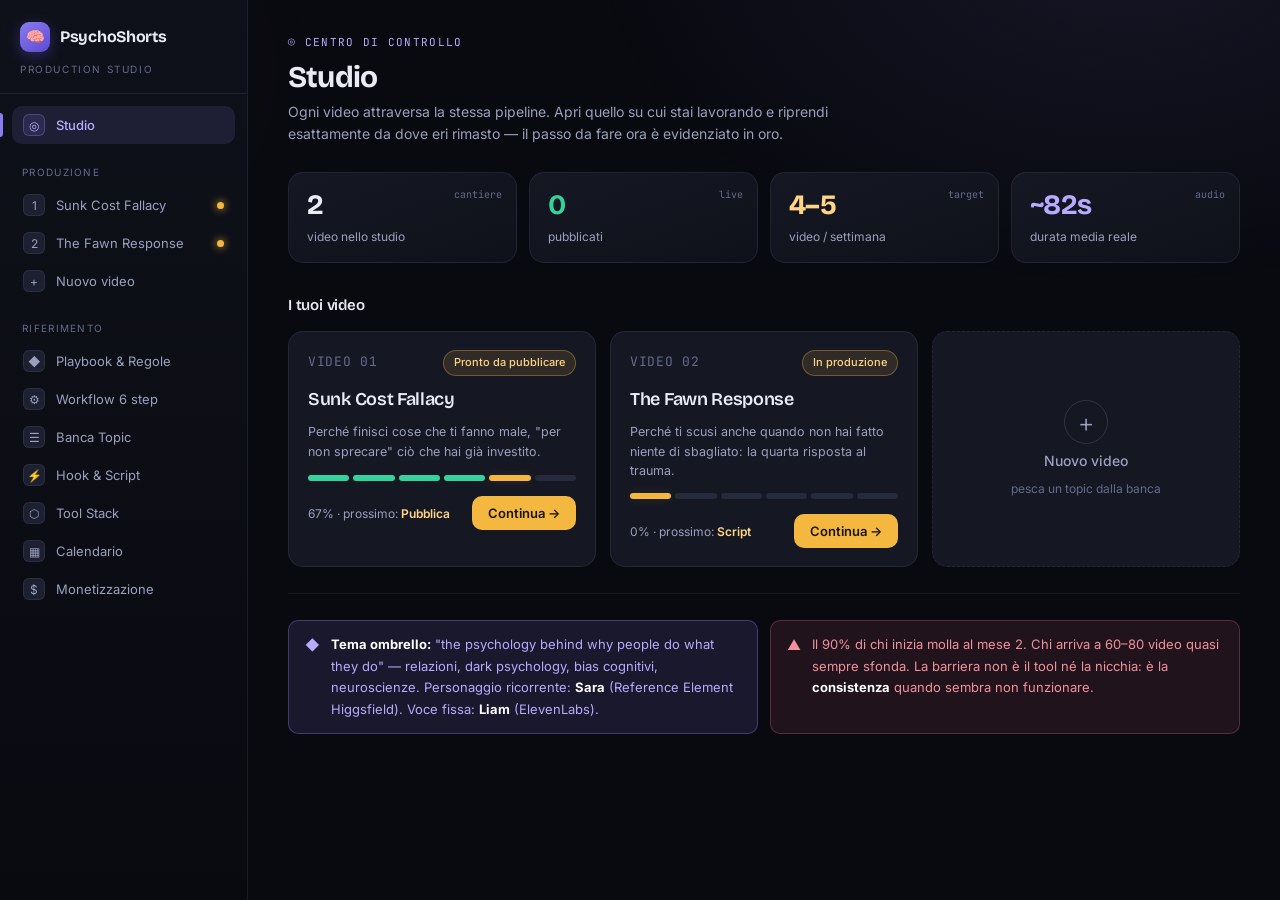
==== psychoshorts-dashboard.html @ c870876d "Initial commit: PsychoShorts Studio dashboard Single-file vanilla dashboard for a faceless psycholog" ====
<!DOCTYPE html>
<html lang="it">
<head>
<meta charset="UTF-8">
<meta name="viewport" content="width=device-width, initial-scale=1.0">
<title>PsychoShorts — Studio</title>
<link rel="preconnect" href="https://fonts.googleapis.com">
<link rel="preconnect" href="https://fonts.gstatic.com" crossorigin>
<link href="https://fonts.googleapis.com/css2?family=Bricolage+Grotesque:opsz,wght@12..96,500;12..96,600;12..96,700;12..96,800&family=Inter:wght@300;400;500;600;700&family=JetBrains+Mono:wght@400;500&display=swap" rel="stylesheet">
<style>
/* ─────────────────────────────────────────────────────────────
   PsychoShorts — Studio
   Single-file, vanilla, no build. Opens by double-click.
   Design language: cold cinematic ink (the world of the videos:
   desaturated blue/violet rooms) + ONE warm signal colour (gold)
   for "the next action / the key term" — the warm light from
   outside the door, the scientific word the viewer screenshots.
   Signature element: the production pipeline rendered as a
   video-editing timeline.
   ───────────────────────────────────────────────────────────── */
*{box-sizing:border-box;margin:0;padding:0}
:root{
  /* cold ink surfaces */
  --ink-0:#090a10; --ink-1:#0f111a; --ink-2:#151823; --ink-3:#1c2030; --ink-4:#252b3c;
  --line:rgba(165,175,215,.10); --line-2:rgba(165,175,215,.18);
  /* foreground */
  --fg:#e9ebf5; --fg-2:#9aa0bd; --fg-3:#646a8c;
  /* cold accent — iris/periwinkle */
  --iris:#8b7bf0; --iris-2:#b6abff; --iris-bg:rgba(139,123,240,.13); --iris-line:rgba(139,123,240,.34);
  /* THE warm signal — gold (current step / key action / scientific term) */
  --gold:#f4b740; --gold-2:#ffd585; --gold-bg:rgba(244,183,64,.12); --gold-line:rgba(244,183,64,.34);
  /* motion accent — sky/cyan (animation prompts, vs iris for image prompts) */
  --sky:#43b6e8; --sky-2:#8fd4f5; --sky-bg:rgba(67,182,232,.13); --sky-line:rgba(67,182,232,.34);
  /* states */
  --done:#34d39e; --done-bg:rgba(52,211,158,.12); --done-line:rgba(52,211,158,.3);
  --warn:#f06a7c; --warn-bg:rgba(240,106,124,.1); --warn-line:rgba(240,106,124,.28);
  /* shape */
  --r:15px; --r-sm:10px; --r-xs:7px; --sw:248px;
  --fdisp:'Bricolage Grotesque',sans-serif; --fbody:'Inter',sans-serif; --fmono:'JetBrains Mono',monospace;
}
html{scroll-behavior:smooth}
body{font-family:var(--fbody);background:var(--ink-0);color:var(--fg);min-height:100vh;font-size:14px;line-height:1.6;-webkit-font-smoothing:antialiased}
body::before{content:'';position:fixed;inset:0;z-index:-1;pointer-events:none;
  background:
    radial-gradient(900px 600px at 88% -8%, rgba(139,123,240,.10), transparent 60%),
    radial-gradient(700px 500px at -5% 8%, rgba(244,183,64,.05), transparent 55%);}
a{color:inherit}
::selection{background:var(--gold-bg);color:var(--gold-2)}
:focus-visible{outline:2px solid var(--gold);outline-offset:2px;border-radius:4px}

/* ───── layout shell ───── */
.shell{display:flex;min-height:100vh}
.main{flex:1;margin-left:var(--sw);padding:34px 40px 80px;max-width:calc(100% - var(--sw));min-width:0}
.wrap{max-width:1080px;margin:0 auto}

/* ───── sidebar ───── */
.sidebar{position:fixed;top:0;left:0;width:var(--sw);height:100vh;background:linear-gradient(180deg,var(--ink-1),var(--ink-0));border-right:1px solid var(--line);display:flex;flex-direction:column;z-index:90;overflow-y:auto}
.brand{padding:22px 20px 16px;border-bottom:1px solid var(--line)}
.brand__logo{display:flex;align-items:center;gap:10px}
.brand__glyph{width:30px;height:30px;border-radius:9px;background:linear-gradient(145deg,var(--iris),#5d4ad0);display:grid;place-items:center;font-size:15px;box-shadow:0 4px 14px rgba(93,74,208,.4)}
.brand__name{font-family:var(--fdisp);font-weight:700;font-size:16px;letter-spacing:-.3px}
.brand__sub{font-size:10px;color:var(--fg-3);text-transform:uppercase;letter-spacing:.16em;margin-top:9px}
.nav{padding:12px 12px 24px;flex:1}
.nav__group{margin-bottom:6px}
.nav__label{font-size:10px;text-transform:uppercase;letter-spacing:.13em;color:var(--fg-3);padding:14px 10px 6px}
.nav__item{display:flex;align-items:center;gap:11px;width:100%;text-align:left;border:none;background:none;color:var(--fg-2);font-family:var(--fbody);font-size:13px;padding:8px 11px;border-radius:var(--r-sm);cursor:pointer;transition:background .14s,color .14s;position:relative}
.nav__item:hover{background:var(--ink-2);color:var(--fg)}
.nav__item.active{background:var(--iris-bg);color:var(--iris-2);font-weight:500}
.nav__item.active::before{content:'';position:absolute;left:-12px;top:7px;bottom:7px;width:3px;border-radius:0 3px 3px 0;background:var(--iris)}
.nav__ic{width:22px;height:22px;border-radius:6px;background:var(--ink-3);display:grid;place-items:center;font-size:12px;flex-shrink:0;color:var(--fg-2);border:1px solid var(--line)}
.nav__item.active .nav__ic{background:var(--iris-bg);border-color:var(--iris-line);color:var(--iris-2)}
.nav__dot{margin-left:auto;width:7px;height:7px;border-radius:50%;background:var(--gold);box-shadow:0 0 8px var(--gold);display:none}
.nav__item.has-now .nav__dot{display:block}

/* mobile topbar */
.topbar{display:none;position:sticky;top:0;z-index:80;align-items:center;gap:12px;padding:12px 16px;background:rgba(15,17,26,.9);backdrop-filter:blur(10px);border-bottom:1px solid var(--line)}
.iconbtn{width:38px;height:38px;border-radius:10px;border:1px solid var(--line-2);background:var(--ink-2);color:var(--fg);font-size:17px;cursor:pointer}
.scrim{display:none;position:fixed;inset:0;background:rgba(0,0,0,.5);z-index:85}

/* ───── pages ───── */
.page{display:none}
.page.active{display:block;animation:fade .26s ease}
@keyframes fade{from{opacity:0;transform:translateY(8px)}to{opacity:1;transform:none}}
.phead{margin-bottom:26px}
.phead__eyebrow{font-family:var(--fmono);font-size:11px;letter-spacing:.12em;text-transform:uppercase;color:var(--iris-2);margin-bottom:9px;display:flex;align-items:center;gap:8px}
.phead__title{font-family:var(--fdisp);font-size:30px;font-weight:700;letter-spacing:-.8px;line-height:1.08}
.phead__sub{color:var(--fg-2);font-size:14px;margin-top:8px;max-width:60ch}
.phead__row{display:flex;justify-content:space-between;align-items:flex-start;gap:18px;flex-wrap:wrap}

/* ───── generic atoms ───── */
.sec-title{font-family:var(--fdisp);font-size:15px;font-weight:600;letter-spacing:-.2px;margin:30px 0 14px;display:flex;align-items:center;gap:9px}
.sec-title:first-child{margin-top:0}
.sec-title .num{font-family:var(--fmono);font-size:12px;color:var(--iris-2);background:var(--iris-bg);border:1px solid var(--iris-line);border-radius:6px;padding:1px 7px}
.card{background:var(--ink-2);border:1px solid var(--line);border-radius:var(--r);padding:20px 22px}
.card+.card{margin-top:12px}
.muted{color:var(--fg-2)} .faint{color:var(--fg-3)} .fw5{font-weight:500} .fw6{font-weight:600}
.lead{color:var(--fg-2);font-size:14px;line-height:1.7}
.grid{display:grid;gap:12px}
.g2{grid-template-columns:repeat(auto-fit,minmax(260px,1fr))}
.g3{grid-template-columns:repeat(auto-fit,minmax(200px,1fr))}
.g4{grid-template-columns:repeat(auto-fit,minmax(155px,1fr))}
.divider{height:1px;background:var(--line);margin:26px 0}
code{font-family:var(--fmono);font-size:.86em;background:var(--iris-bg);color:var(--iris-2);padding:1.5px 6px;border-radius:5px;border:1px solid var(--iris-line)}
.term{color:var(--gold-2);font-weight:600}

/* pills / badges */
.pill{display:inline-flex;align-items:center;gap:5px;font-size:11px;font-weight:500;padding:3px 10px;border-radius:20px;border:1px solid var(--line-2);background:var(--ink-3);color:var(--fg-2);white-space:nowrap}
.pill--iris{background:var(--iris-bg);color:var(--iris-2);border-color:var(--iris-line)}
.pill--gold{background:var(--gold-bg);color:var(--gold-2);border-color:var(--gold-line)}
.pill--done{background:var(--done-bg);color:var(--done);border-color:var(--done-line)}
.pill--warn{background:var(--warn-bg);color:var(--warn);border-color:var(--warn-line)}
.pill--prod{background:var(--gold-bg);color:var(--gold-2);border-color:var(--gold-line)}

/* callouts */
.note{border-radius:var(--r-sm);padding:13px 16px;font-size:13px;line-height:1.65;border:1px solid;display:flex;gap:11px}
.note .ic{flex-shrink:0;font-size:14px;line-height:1.5}
.note--iris{background:var(--iris-bg);border-color:var(--iris-line);color:var(--iris-2)}
.note--gold{background:var(--gold-bg);border-color:var(--gold-line);color:var(--gold-2)}
.note--warn{background:var(--warn-bg);border-color:var(--warn-line);color:#f3909d}
.note--done{background:var(--done-bg);border-color:var(--done-line);color:var(--done)}
.note b,.note strong{color:#fff}

/* buttons */
.btn{display:inline-flex;align-items:center;gap:7px;font-family:var(--fbody);font-size:13px;font-weight:500;padding:8px 15px;border-radius:var(--r-sm);border:1px solid var(--line-2);background:var(--ink-3);color:var(--fg);cursor:pointer;transition:.14s;white-space:nowrap}
.btn:hover{background:var(--ink-4);border-color:var(--line-2)}
.btn--gold{background:var(--gold);color:#1a1405;border-color:transparent;font-weight:600}
.btn--gold:hover{background:var(--gold-2)}
.btn--ghost{background:none}

/* metrics */
.metric{background:linear-gradient(160deg,var(--ink-2),var(--ink-1));border:1px solid var(--line);border-radius:var(--r);padding:18px 18px 16px;position:relative;overflow:hidden}
.metric__num{font-family:var(--fdisp);font-size:28px;font-weight:700;letter-spacing:-.6px;line-height:1}
.metric__lbl{font-size:12px;color:var(--fg-2);margin-top:8px}
.metric__tag{position:absolute;top:14px;right:14px;font-family:var(--fmono);font-size:10px;color:var(--fg-3)}

/* ───── STUDIO video cards ───── */
.vgrid{display:grid;grid-template-columns:repeat(auto-fill,minmax(300px,1fr));gap:14px}
.vcard{background:var(--ink-2);border:1px solid var(--line);border-radius:var(--r);padding:18px 19px;display:flex;flex-direction:column;gap:13px;transition:border-color .15s,transform .15s}
.vcard:hover{border-color:var(--line-2);transform:translateY(-2px)}
.vcard__top{display:flex;align-items:center;justify-content:space-between}
.vcard__no{font-family:var(--fmono);font-size:13px;color:var(--fg-3);letter-spacing:.05em}
.vcard__title{font-family:var(--fdisp);font-size:18px;font-weight:600;letter-spacing:-.3px;line-height:1.15}
.vcard__concept{font-size:12.5px;color:var(--fg-2);line-height:1.55;min-height:40px}
.vcard__foot{display:flex;align-items:center;justify-content:space-between;gap:10px;margin-top:2px}
.vcard__pct{font-size:12px;color:var(--fg-2)} .vcard__pct b{color:var(--gold-2);font-weight:600}
.vcard--new{border-style:dashed;align-items:center;justify-content:center;text-align:center;cursor:pointer;color:var(--fg-2);gap:6px;min-height:200px}
.vcard--new:hover{color:var(--iris-2);border-color:var(--iris-line)}
.vcard--new .plus{font-size:26px;font-weight:300;width:44px;height:44px;border-radius:50%;border:1px solid var(--line-2);display:grid;place-items:center}
/* mini timeline reel (signature, compact) */
.reel{display:flex;gap:4px}
.reel .seg{flex:1;height:6px;border-radius:3px;background:var(--ink-4);transition:.2s}
.reel .seg.done{background:var(--done)}
.reel .seg.cur{background:var(--gold);box-shadow:0 0 10px var(--gold-bg)}

/* ───── pipeline stepper (signature element) ───── */
.stepper-wrap{position:sticky;top:0;z-index:40;margin:-34px -40px 24px;padding:18px 40px;background:linear-gradient(180deg,rgba(9,10,16,.96),rgba(9,10,16,.82));backdrop-filter:blur(8px);border-bottom:1px solid var(--line)}
.stepper{display:flex;position:relative;max-width:1080px;margin:0 auto}
.stepper::before{content:'';position:absolute;left:28px;right:28px;top:18px;height:2px;background:var(--line-2);z-index:0}
.stnode{flex:1;display:flex;flex-direction:column;align-items:center;gap:7px;background:none;border:none;cursor:pointer;position:relative;z-index:1;padding:0}
.stnode__dot{width:38px;height:38px;border-radius:50%;display:grid;place-items:center;background:var(--ink-2);border:1.5px solid var(--line-2);color:var(--fg-3);font-family:var(--fmono);font-size:13px;transition:.18s}
.stnode__lbl{font-size:11px;color:var(--fg-3);font-weight:500;transition:.18s}
.stnode:hover .stnode__lbl{color:var(--fg-2)}
.stnode.done .stnode__dot{background:var(--done-bg);border-color:var(--done);color:var(--done)}
.stnode.done .stnode__lbl{color:var(--done)}
.stnode.current .stnode__dot{background:var(--gold-bg);border-color:var(--gold);color:var(--gold-2);box-shadow:0 0 0 5px var(--gold-bg)}
.stnode.current .stnode__lbl{color:var(--gold-2);font-weight:600}

/* ───── stage sections ───── */
.stage{background:var(--ink-2);border:1px solid var(--line);border-radius:var(--r);margin-bottom:13px;overflow:hidden;transition:border-color .15s}
.stage.done{border-color:var(--done-line)}
.stage__head{display:flex;align-items:center;gap:14px;padding:16px 20px;cursor:pointer;user-select:none}
.stage__head:hover{background:var(--ink-3)}
.stage.done .stage__head{background:var(--done-bg)}
.stage__no{width:30px;height:30px;border-radius:9px;flex-shrink:0;display:grid;place-items:center;font-family:var(--fmono);font-size:13px;background:var(--ink-3);border:1px solid var(--line-2);color:var(--fg-2)}
.stage.done .stage__no{background:var(--done-bg);border-color:var(--done-line);color:var(--done)}
.stage__meta{flex:1;min-width:0}
.stage__title{font-size:14.5px;font-weight:600}
.stage__hint{font-size:12px;color:var(--fg-3);margin-top:1px}
.stage__state{font-size:11px;font-weight:500;padding:3px 10px;border-radius:20px;border:1px solid var(--line-2);background:var(--ink-3);color:var(--fg-2);white-space:nowrap}
.stage__state.is-now{background:var(--gold-bg);color:var(--gold-2);border-color:var(--gold-line)}
.stage__state.is-done{background:var(--done-bg);color:var(--done);border-color:var(--done-line)}
.stage__chev{color:var(--fg-3);transition:transform .2s;font-size:13px}
.stage.open .stage__chev{transform:rotate(180deg)}
.stage__body{display:none;border-top:1px solid var(--line);padding:20px}
.stage.open .stage__body{display:block}
.stage__done-row{display:flex;justify-content:flex-end;margin-top:16px}
.stage-done-btn{font-family:var(--fbody);font-size:13px;font-weight:500;padding:8px 16px;border-radius:var(--r-sm);cursor:pointer;border:1px solid var(--done-line);background:var(--done-bg);color:var(--done);transition:.14s}
.stage-done-btn:hover{background:rgba(52,211,158,.2)}

/* ───── copy / prompt ───── */
.copy-wrap{position:relative;margin-top:10px}
.prompt{font-family:var(--fmono);font-size:12px;line-height:1.75;color:#c9cde6;background:var(--ink-0);border:1px solid var(--line);border-radius:var(--r-sm);padding:14px 46px 14px 15px;white-space:pre-wrap;word-break:break-word;overflow-wrap:anywhere}
.prompt.lang{color:var(--fg);font-family:var(--fbody);font-size:13.5px;line-height:1.9}
.copy-btn{position:absolute;top:9px;right:9px;width:30px;height:30px;border-radius:8px;border:1px solid var(--line-2);background:var(--ink-3);color:var(--fg-2);cursor:pointer;font-size:14px;display:grid;place-items:center;transition:.14s}
.copy-btn:hover{background:var(--ink-4);color:var(--fg)}
.copy-btn.ok{background:var(--done-bg);border-color:var(--done-line);color:var(--done)}
/* prompt type identity: image (iris) vs animation (sky) vs full clip (teal) */
.prompt{position:relative}
.prompt--img,.prompt--anim,.prompt--clip{padding-top:30px;border-left-width:3px;border-left-style:solid}
.prompt--img::before,.prompt--anim::before,.prompt--clip::before{position:absolute;top:0;left:0;font-family:var(--fmono);font-size:9.5px;font-weight:600;letter-spacing:.08em;padding:4px 11px;border-radius:0 0 9px 0}
.prompt--img{background:linear-gradient(rgba(240,147,74,.1),rgba(240,147,74,.1)),var(--ink-0);border-color:rgba(240,147,74,.36);border-left-color:#f0934a;color:#f3d8c4}
.prompt--img::before{content:"\25A6  IMMAGINE";background:rgba(240,147,74,.2);color:#ffb877}
.prompt--anim{background:linear-gradient(var(--sky-bg),var(--sky-bg)),var(--ink-0);border-color:var(--sky-line);border-left-color:var(--sky);color:#c4e7f7}
.prompt--anim::before{content:"\27A4  ANIMAZIONE";background:rgba(67,182,232,.2);color:var(--sky-2)}
.prompt--clip{background:linear-gradient(var(--done-bg),var(--done-bg)),var(--ink-0);border-color:var(--done-line);border-left-color:var(--done);color:#bdead9}
.prompt--clip::before{content:"\1F3AC  CLIP VIDEO";background:rgba(52,211,158,.18);color:var(--done)}
.field-label{font-size:10px;text-transform:uppercase;letter-spacing:.09em;color:var(--fg-3);margin:14px 0 6px;display:flex;align-items:center;gap:8px;flex-wrap:wrap}
.field-label:first-child{margin-top:0}
.spec{display:inline-flex;align-items:center;gap:5px;font-family:var(--fmono);font-size:11px;color:var(--fg-2);background:var(--ink-3);border:1px solid var(--line);border-radius:6px;padding:2px 8px}
.tip{background:var(--ink-3);border-left:2px solid var(--iris);border-radius:0 var(--r-xs) var(--r-xs) 0;padding:10px 13px;font-size:12px;color:var(--fg-2);line-height:1.6;margin-top:10px}
.tip.gold{border-left-color:var(--gold)}

/* tool badge in scene */
.toolbadge{display:inline-flex;align-items:center;gap:5px;font-family:var(--fmono);font-size:10.5px;font-weight:500;padding:2px 8px;border-radius:6px}
.tb-h{background:var(--iris-bg);color:var(--iris-2);border:1px solid var(--iris-line)}
.tb-f{background:var(--done-bg);color:var(--done);border:1px solid var(--done-line)}

/* scene cards */
.scene{background:var(--ink-1);border:1px solid var(--line-2);border-radius:var(--r);margin-bottom:18px;overflow:hidden;box-shadow:0 2px 12px rgba(0,0,0,.28)}
.scene--alt{background:var(--ink-2)}
.scene.open{border-color:var(--iris-line);box-shadow:inset 3px 0 0 var(--iris),0 8px 26px rgba(0,0,0,.4)}
.scene.done{border-color:var(--done-line)}
.scene.done.open{box-shadow:inset 3px 0 0 var(--done),0 8px 26px rgba(0,0,0,.4)}
.scene__head{display:flex;align-items:center;gap:13px;padding:14px 16px;cursor:pointer;user-select:none;background:linear-gradient(180deg,rgba(255,255,255,.03),transparent)}
.scene__head:hover{background:var(--ink-3)}
.scene.done .scene__head{background:var(--done-bg)}
.scene__time{font-family:var(--fmono);font-size:11px;font-weight:500;color:var(--iris-2);background:var(--iris-bg);border:1px solid var(--iris-line);border-radius:6px;padding:3px 9px;white-space:nowrap;min-width:78px;text-align:center}
.scene.done .scene__time{background:var(--done-bg);color:var(--done);border-color:var(--done-line)}
.scene__meta{flex:1;min-width:0}
.scene__title{font-size:13.5px;font-weight:500}
.scene__sub{font-size:12px;color:var(--fg-3);font-style:italic;margin-top:2px;line-height:1.45}
.scene__chev{color:var(--fg-3);font-size:13px;transition:transform .2s;margin-left:auto}
.scene.open .scene__chev{transform:rotate(180deg)}
.scene__body{display:none;border-top:1px solid var(--line)}
.scene.open .scene__body{display:block}
.scene__block{padding:15px 16px;border-bottom:1px solid var(--line)}
.scene__block:last-child{border-bottom:none}
.scene-done-btn{font-family:var(--fbody);font-size:12.5px;font-weight:500;padding:7px 14px;border-radius:var(--r-sm);cursor:pointer;border:1px solid var(--done-line);background:var(--done-bg);color:var(--done);transition:.14s}
.scene-done-btn:hover{background:rgba(52,211,158,.2)}

/* checklist */
.check{display:flex;align-items:flex-start;gap:12px;padding:11px 0;border-bottom:1px solid var(--line);cursor:pointer}
.check:last-child{border-bottom:none}
.check__box{width:21px;height:21px;border-radius:6px;border:1.5px solid var(--line-2);flex-shrink:0;display:grid;place-items:center;font-size:12px;color:transparent;transition:.14s;margin-top:1px}
.check.done .check__box{background:var(--done);border-color:var(--done);color:#06231a}
.check__txt{font-size:13px;color:var(--fg-2);line-height:1.55}
.check.done .check__txt{color:var(--fg-3);text-decoration:line-through}
.inp{font-family:var(--fmono);font-size:13px;background:var(--ink-0);border:1px solid var(--line-2);border-radius:var(--r-xs);color:var(--fg);padding:7px 11px;width:120px}
.inp:focus{border-color:var(--gold-line);outline:none}
.inp.wide{width:100%;font-family:var(--fbody);min-height:64px;resize:vertical;line-height:1.6}

/* tool / spec rows */
.row{display:flex;align-items:center;gap:14px;padding:12px 0;border-bottom:1px solid var(--line)}
.row:last-child{border-bottom:none}
.row__k{font-weight:500;font-size:13px;min-width:130px;flex-shrink:0}
.row__v{font-size:13px;color:var(--fg-2);flex:1}

/* topics & hooks */
.topic{background:var(--ink-2);border:1px solid var(--line);border-radius:var(--r-sm);padding:14px 16px;margin-bottom:10px;transition:border-color .15s}
.topic:hover{border-color:var(--line-2)}
.topic__title{font-size:13.5px;font-weight:500;line-height:1.4}
.topic__hook{font-size:12px;color:var(--fg-3);font-style:italic;margin-top:5px;line-height:1.5}
.topic__tags{display:flex;gap:6px;flex-wrap:wrap;margin-top:9px}
.hook{background:var(--ink-2);border:1px solid var(--line);border-radius:var(--r);margin-bottom:11px;overflow:hidden}
.hook.open{border-color:var(--iris-line)}
.hook__head{display:flex;align-items:center;gap:11px;padding:15px 18px;cursor:pointer;user-select:none}
.hook__head:hover{background:var(--ink-3)}
.hook__name{font-size:14px;font-weight:500}
.hook__chev{margin-left:auto;color:var(--fg-3);transition:transform .2s}
.hook.open .hook__chev{transform:rotate(180deg)}
.hook__body{display:none;padding:0 18px 18px;border-top:1px solid var(--line)}
.hook.open .hook__body{display:block}
.subh{font-family:var(--fmono);font-size:10.5px;text-transform:uppercase;letter-spacing:.08em;color:var(--fg-3);margin:15px 0 6px}

/* week calendar */
.week{display:grid;grid-template-columns:repeat(7,1fr);gap:8px}
.day{background:var(--ink-2);border:1px solid var(--line);border-radius:var(--r-sm);padding:11px 10px;min-height:120px}
.day.today{border-color:var(--gold-line);background:var(--gold-bg)}
.day__name{font-family:var(--fmono);font-size:10px;text-transform:uppercase;letter-spacing:.06em;color:var(--fg-3);margin-bottom:9px}
.day.today .day__name{color:var(--gold-2)}
.day__task{font-size:11px;color:var(--fg-2);line-height:1.4;margin-bottom:5px;padding:4px 7px;background:var(--ink-3);border-radius:5px}
.day.today .day__task{background:rgba(244,183,64,.12)}
.day__h{font-family:var(--fmono);font-size:10px;color:var(--fg-3);margin-top:8px}

/* rpm bars */
.rpm{margin-bottom:13px}
.rpm__top{display:flex;justify-content:space-between;font-size:12px;margin-bottom:5px}
.rpm__lbl{color:var(--fg-2)} .rpm__val{color:var(--fg);font-weight:500;font-family:var(--fmono)}
.rpm__bar{height:6px;background:var(--ink-4);border-radius:3px;overflow:hidden}
.rpm__fill{height:100%;border-radius:3px}

/* anatomy cards (playbook) */
.anat{border-radius:var(--r);padding:18px;background:var(--ink-2);border:1px solid var(--line);border-top:3px solid var(--c)}
.anat__phase{font-family:var(--fmono);font-size:11px;color:var(--c);margin-bottom:8px;letter-spacing:.04em}
.anat__title{font-size:14px;font-weight:600;margin-bottom:6px}
.anat__body{font-size:12.5px;color:var(--fg-2);line-height:1.6}

/* step rows (workflow) */
.steprow{display:flex;gap:15px;margin-bottom:18px}
.steprow:last-child{margin-bottom:0}
.steprow__n{width:30px;height:30px;border-radius:9px;flex-shrink:0;display:grid;place-items:center;font-family:var(--fmono);font-size:13px;background:var(--iris-bg);border:1px solid var(--iris-line);color:var(--iris-2)}
.steprow__t{font-size:14px;font-weight:600;margin-bottom:3px}
.steprow__b{font-size:13px;color:var(--fg-2);line-height:1.6}

/* toast */
.toast{position:fixed;bottom:24px;left:50%;transform:translate(-50%,16px);background:var(--ink-3);border:1px solid var(--line-2);border-radius:var(--r-sm);padding:11px 18px;font-size:13px;color:var(--fg);opacity:0;transition:.24s;z-index:999;pointer-events:none;box-shadow:0 12px 40px rgba(0,0,0,.5)}
.toast.show{opacity:1;transform:translate(-50%,0)}
.toast .dot{color:var(--done)}

/* responsive */
@media(max-width:900px){
  .main{margin-left:0;max-width:100%;padding:20px 18px 70px}
  .sidebar{transform:translateX(-100%);transition:transform .22s;box-shadow:0 0 50px rgba(0,0,0,.6)}
  body.nav-open .sidebar{transform:none}
  body.nav-open .scrim{display:block}
  .topbar{display:flex}
  .stepper-wrap{margin:-20px -18px 18px;padding:14px 18px;position:static}
  .stnode__lbl{display:none}
  .phead__title{font-size:24px}
}
@media(prefers-reduced-motion:reduce){*{animation-duration:.001ms!important;transition-duration:.001ms!important;scroll-behavior:auto!important}}
</style>
</head>
<body>
<div class="scrim" data-action="menu"></div>
<div class="shell">

<!-- ════════════ SIDEBAR ════════════ -->
<aside class="sidebar" id="sidebar">
  <div class="brand">
    <div class="brand__logo">
      <div class="brand__glyph">🧠</div>
      <div>
        <div class="brand__name">PsychoShorts</div>
      </div>
    </div>
    <div class="brand__sub">Production Studio</div>
  </div>
  <nav class="nav">
    <div class="nav__group">
      <button class="nav__item" data-action="nav" data-page="studio"><span class="nav__ic">◎</span>Studio<span class="nav__dot"></span></button>
    </div>
    <div class="nav__group">
      <div class="nav__label">Produzione</div>
      <button class="nav__item" data-action="nav" data-page="video1"><span class="nav__ic">1</span>Sunk Cost Fallacy<span class="nav__dot"></span></button>
      <button class="nav__item" data-action="nav" data-page="video2"><span class="nav__ic">2</span>The Fawn Response<span class="nav__dot"></span></button>
      <button class="nav__item" data-action="nav" data-page="newvideo"><span class="nav__ic">+</span>Nuovo video</button>
    </div>
    <div class="nav__group">
      <div class="nav__label">Riferimento</div>
      <button class="nav__item" data-action="nav" data-page="playbook"><span class="nav__ic">◆</span>Playbook & Regole</button>
      <button class="nav__item" data-action="nav" data-page="workflow"><span class="nav__ic">⚙</span>Workflow 6 step</button>
      <button class="nav__item" data-action="nav" data-page="topics"><span class="nav__ic">☰</span>Banca Topic</button>
      <button class="nav__item" data-action="nav" data-page="hooks"><span class="nav__ic">⚡</span>Hook & Script</button>
      <button class="nav__item" data-action="nav" data-page="tools"><span class="nav__ic">⬡</span>Tool Stack</button>
      <button class="nav__item" data-action="nav" data-page="calendario"><span class="nav__ic">▦</span>Calendario</button>
      <button class="nav__item" data-action="nav" data-page="money"><span class="nav__ic">$</span>Monetizzazione</button>
    </div>
  </nav>
</aside>

<main class="main">
<div class="topbar">
  <button class="iconbtn" data-action="menu" aria-label="Menu">☰</button>
  <div class="brand__name">PsychoShorts</div>
</div>
<div class="wrap">

<!-- ════════════ STUDIO ════════════ -->
<section id="page-studio" class="page">
  <div class="phead">
    <div class="phead__eyebrow">◎ Centro di controllo</div>
    <div class="phead__title">Studio</div>
    <div class="phead__sub">Ogni video attraversa la stessa pipeline. Apri quello su cui stai lavorando e riprendi esattamente da dove eri rimasto — il passo da fare ora è evidenziato in oro.</div>
  </div>

  <div class="grid g4" style="margin-bottom:28px">
    <div class="metric"><div class="metric__tag">cantiere</div><div class="metric__num" id="kpiTotal">—</div><div class="metric__lbl">video nello studio</div></div>
    <div class="metric"><div class="metric__tag">live</div><div class="metric__num" id="kpiPub" style="color:var(--done)">—</div><div class="metric__lbl">pubblicati</div></div>
    <div class="metric"><div class="metric__tag">target</div><div class="metric__num" style="color:var(--gold-2)">4–5</div><div class="metric__lbl">video / settimana</div></div>
    <div class="metric"><div class="metric__tag">audio</div><div class="metric__num" id="kpiDur" style="color:var(--iris-2)">—</div><div class="metric__lbl">durata media reale</div></div>
  </div>

  <div class="sec-title">I tuoi video</div>
  <div class="vgrid" id="studioGrid"></div>

  <div class="divider"></div>
  <div class="grid g2">
    <div class="note note--iris"><span class="ic">◆</span><div><b>Tema ombrello:</b> "the psychology behind why people do what they do" — relazioni, dark psychology, bias cognitivi, neuroscienze. Personaggio ricorrente: <b>Sara</b> (Reference Element Higgsfield). Voce fissa: <b>Liam</b> (ElevenLabs).</div></div>
    <div class="note note--warn"><span class="ic">▲</span><div>Il 90% di chi inizia molla al mese 2. Chi arriva a 60–80 video quasi sempre sfonda. La barriera non è il tool né la nicchia: è la <b>consistenza</b> quando sembra non funzionare.</div></div>
  </div>
</section>

<!-- ════════════ VIDEO 1 ════════════ -->
<section id="page-video1" class="page">
  <div class="stepper-wrap"><nav class="stepper" data-video="v1"></nav></div>
  <div class="phead">
    <div class="phead__row">
      <div>
        <div class="phead__eyebrow">Video 01 · Riferimento · Bias cognitivo</div>
        <div class="phead__title">Sunk Cost Fallacy</div>
        <div class="phead__sub">Voiceover reale 82s · personaggio Sara · 12 clip su 9 scene. Questo video è il modello completo da cui copiare i prossimi.</div>
      </div>
      <span class="pill pill--iris" data-scene-count="v1">— scene</span>
    </div>
  </div>

  <!-- STAGE 1 SCRIPT -->
  <div class="stage open" data-video="v1" data-stage="script">
    <div class="stage__head" data-action="stage-toggle">
      <div class="stage__no">1</div>
      <div class="stage__meta"><div class="stage__title">Topic & Script</div><div class="stage__hint">Lo script completo con i timestamp reali</div></div>
      <span class="stage__state">—</span><span class="stage__chev">▾</span>
    </div>
    <div class="stage__body">
      <div class="field-label">Script completo <span class="faint">— copia tutto e incollalo dove ti serve</span></div>
      <div class="copy-wrap">
        <div class="prompt lang" data-copy-src>[0–4s] You finished something bad just so it "wasn't a waste."

[4–13s] Maybe it was a movie you hated an hour in. Maybe it was a job that was grinding you into dust. Maybe it was a relationship that stopped working years before it ended.

[13–24s] And the whole time, some part of you knew. But you stayed. You kept going. Because leaving felt like losing everything you'd already put in.

[24–37s] That feeling has a name. Psychologist Daniel Kahneman — who won the Nobel Prize for this — called it the sunk cost fallacy. Your brain treats time and money you've already spent as a reason to keep spending more.

[37–48s] Think of it like a leaking bucket. You don't pour more water in to save the water that already fell out. But that's exactly what your brain tells you to do.

[48–58s] Here's the disturbing part. The more you've invested, the harder it becomes to leave. Not easier. The pain of quitting scales with how long you stayed.

[58–67s] So your brain isn't being loyal. It's not being strong. It's running a glitch — confusing past cost with future value. Two completely different things.

[67–75s] The years don't justify the next year. The money doesn't justify more money. The suffering doesn't justify more suffering.

[75–82s] Drop this in the comments: what's one thing you stayed in way too long — and what was the story you told yourself to justify it?</div>
        <button class="copy-btn" data-action="copy" title="Copia" aria-label="Copia">⧉</button>
      </div>
      <div class="tip gold">⭐ Termine chiave da mostrare in giallo nel video: <span class="term">sunk cost fallacy</span> — il momento in cui la voce lo pronuncia (24–37s) è quello che le persone screenshottano.</div>
      <div class="stage__done-row"><button class="stage-done-btn" data-action="stage-done" data-video="v1" data-stage="script">✓ Fatto</button></div>
    </div>
  </div>

  <!-- STAGE 2 VOICE -->
  <div class="stage" data-video="v1" data-stage="voice">
    <div class="stage__head" data-action="stage-toggle">
      <div class="stage__no">2</div>
      <div class="stage__meta"><div class="stage__title">Voce</div><div class="stage__hint">ElevenLabs · Liam · annota la durata reale</div></div>
      <span class="stage__state">—</span><span class="stage__chev">▾</span>
    </div>
    <div class="stage__body">
      <div class="row"><span class="row__k">File</span><span class="row__v">sunk-cost-v1.mp3 · 1:22 (82s)</span></div>
      <div class="row"><span class="row__k">Voce</span><span class="row__v">Liam — Viral Short-Form Storyteller</span></div>
      <div class="row"><span class="row__k">Modello</span><span class="row__v">Eleven v3 · Normale · Stability ~45% · Similarity 75%</span></div>
      <div class="field-label">Durata reale dell'audio generato</div>
      <input class="inp" data-field="v1.field.voDur" placeholder="es. 82"> <span class="muted" style="font-size:12px">secondi — su questo mappi le scene</span>
      <div class="tip">ElevenLabs legge a ~60 caratteri/secondo: uno script "da 55s" sulla carta diventa ~80s reali. Aggiungi i <code>&lt;break time="0.5s" /&gt;</code> tra i blocchi.</div>
      <div class="stage__done-row"><button class="stage-done-btn" data-action="stage-done" data-video="v1" data-stage="voice">✓ Fatto</button></div>
    </div>
  </div>

  <!-- STAGE 3 SCENES -->
  <div class="stage" data-video="v1" data-stage="scenes">
    <div class="stage__head" data-action="stage-toggle">
      <div class="stage__no">3</div>
      <div class="stage__meta"><div class="stage__title">Scene & Clip</div><div class="stage__hint">Ogni prompt ha la sua icona copia · spunta le scene fatte</div></div>
      <span class="stage__state">—</span><span class="stage__chev">▾</span>
    </div>
    <div class="stage__body">

      <!-- SCENE 1 -->
      <div class="scene" data-video="v1" data-scene="s1">
        <div class="scene__head" data-action="scene-toggle">
          <span class="scene__time">0–4s</span>
          <div class="scene__meta"><div class="scene__title">Scena 1 — Hook: Sara intorpidita davanti alla TV</div><div class="scene__sub">"You finished something bad just so it wasn't a waste."</div></div>
          <span class="scene__chev">▾</span>
        </div>
        <div class="scene__body">
          <div class="scene__block">
            <div class="field-label"><span class="toolbadge tb-h">Higgsfield</span> Immagine <span class="spec">📐 9:16</span></div>
            <div class="copy-wrap"><div class="prompt prompt--img" data-copy-src>&lt;&lt;&lt;SARA_ID&gt;&gt;&gt; sitting alone in a dark room, face lit only by the cold blue light of a TV screen. She is staring forward, expression empty and exhausted. Not watching — just enduring. Eyes open but emotionally absent. Cinematic, shallow depth of field, desaturated blue tones. Vertical 9:16. Photorealistic.</div><button class="copy-btn" data-action="copy" title="Copia">⧉</button></div>
          </div>
          <div class="scene__block">
            <div class="field-label"><span class="toolbadge tb-h">Higgsfield</span> Animazione <span class="spec">⏱ genera 4s → taglia a 3s</span></div>
            <div class="copy-wrap"><div class="prompt prompt--anim" data-copy-src>Very slow push-in toward her face. The TV light flickers faintly on her skin. She doesn't move. Barely visible breath. Slight handheld camera drift. Duration 4 seconds.</div><button class="copy-btn" data-action="copy" title="Copia">⧉</button></div>
            <div class="tip">In CapCut: taglia il clip a 3 secondi esatti. Tieni i primi 3s dove la luce del TV flicka sul suo volto.</div>
          </div>
          <div class="scene__block"><button class="scene-done-btn" data-action="scene-done" data-video="v1" data-scene="s1">✓ Segna scena fatta</button></div>
        </div>
      </div>

      <!-- SCENE 2a -->
      <div class="scene scene--alt" data-video="v1" data-scene="s2a">
        <div class="scene__head" data-action="scene-toggle">
          <span class="scene__time">4–7s</span>
          <div class="scene__meta"><div class="scene__title">Scena 2a — Il film: mano sul telecomando</div><div class="scene__sub">"Maybe it was a movie you hated an hour in."</div></div>
          <span class="scene__chev">▾</span>
        </div>
        <div class="scene__body">
          <div class="scene__block">
            <div class="field-label"><span class="toolbadge tb-h">Higgsfield</span> Immagine <span class="spec">📐 9:16 · clip 1.5–2s</span></div>
            <div class="copy-wrap"><div class="prompt prompt--img" data-copy-src>&lt;&lt;&lt;SARA_ID&gt;&gt;&gt; on a couch, remote control in her hand, thumb hovering over it but not pressing. She is looking at the TV screen with tired resignation. She knows she should turn it off. She doesn't. Warm living room light, slightly desaturated. Close-up on hand and face. Vertical 9:16. Photorealistic.</div><button class="copy-btn" data-action="copy" title="Copia">⧉</button></div>
          </div>
          <div class="scene__block">
            <div class="field-label"><span class="toolbadge tb-h">Higgsfield</span> Animazione <span class="spec">⏱ genera 4s → usa 1.5–2s</span></div>
            <div class="copy-wrap"><div class="prompt prompt--anim" data-copy-src>Close-up drift from her hand holding the remote to her face. Slow and heavy. 4 seconds.</div><button class="copy-btn" data-action="copy" title="Copia">⧉</button></div>
            <div class="tip">Questo clip è breve nel video finale (1.5s). Genera 4s e scegli il momento migliore in CapCut.</div>
          </div>
          <div class="scene__block"><button class="scene-done-btn" data-action="scene-done" data-video="v1" data-scene="s2a">✓ Segna scena fatta</button></div>
        </div>
      </div>

      <!-- SCENE 2b -->
      <div class="scene" data-video="v1" data-scene="s2b">
        <div class="scene__head" data-action="scene-toggle">
          <span class="scene__time">7–10s</span>
          <div class="scene__meta"><div class="scene__title">Scena 2b — Il lavoro: fissare lo schermo</div><div class="scene__sub">"Maybe it was a job that was grinding you into dust."</div></div>
          <span class="scene__chev">▾</span>
        </div>
        <div class="scene__body">
          <div class="scene__block">
            <div class="field-label"><span class="toolbadge tb-h">Higgsfield</span> Immagine <span class="spec">📐 9:16 · clip 1.5s</span></div>
            <div class="copy-wrap"><div class="prompt prompt--img" data-copy-src>&lt;&lt;&lt;SARA_ID&gt;&gt;&gt; at a desk, staring at a laptop screen, both hands flat on the desk. Not typing — just staring. Expression: hollowed out, drained, the energy slowly gone. Fluorescent office light. Slightly cold tones. Face visible. Vertical 9:16. Photorealistic.</div><button class="copy-btn" data-action="copy" title="Copia">⧉</button></div>
          </div>
          <div class="scene__block">
            <div class="field-label"><span class="toolbadge tb-h">Higgsfield</span> Animazione <span class="spec">⏱ genera 4s → usa 1.5s</span></div>
            <div class="copy-wrap"><div class="prompt prompt--anim" data-copy-src>Camera holds still on her face. Her eyes don't blink for a long moment — then a slow, heavy blink. 4 seconds.</div><button class="copy-btn" data-action="copy" title="Copia">⧉</button></div>
          </div>
          <div class="scene__block"><button class="scene-done-btn" data-action="scene-done" data-video="v1" data-scene="s2b">✓ Segna scena fatta</button></div>
        </div>
      </div>

      <!-- SCENE 2c -->
      <div class="scene scene--alt" data-video="v1" data-scene="s2c">
        <div class="scene__head" data-action="scene-toggle">
          <span class="scene__time">10–13s</span>
          <div class="scene__meta"><div class="scene__title">Scena 2c — La relazione: distanza sul divano</div><div class="scene__sub">"Maybe it was a relationship that stopped working years before it ended."</div></div>
          <span class="scene__chev">▾</span>
        </div>
        <div class="scene__body">
          <div class="scene__block">
            <div class="field-label"><span class="toolbadge tb-h">Higgsfield</span> Immagine <span class="spec">📐 9:16 · clip 1.5s</span></div>
            <div class="copy-wrap"><div class="prompt prompt--img" data-copy-src>&lt;&lt;&lt;SARA_ID&gt;&gt;&gt; sitting on one end of a couch, a man sitting on the other end. They are not touching, not looking at each other. The distance between them feels heavy. Both looking away. Warm but desaturated living room. Evening light. Cinematic. Vertical 9:16. Photorealistic.</div><button class="copy-btn" data-action="copy" title="Copia">⧉</button></div>
          </div>
          <div class="scene__block">
            <div class="field-label"><span class="toolbadge tb-h">Higgsfield</span> Animazione <span class="spec">⏱ genera 4s → usa 1.5s</span></div>
            <div class="copy-wrap"><div class="prompt prompt--anim" data-copy-src>Very slow zoom out to reveal the space between them on the couch. The distance feels larger as the camera pulls back. 4 seconds.</div><button class="copy-btn" data-action="copy" title="Copia">⧉</button></div>
          </div>
          <div class="scene__block"><button class="scene-done-btn" data-action="scene-done" data-video="v1" data-scene="s2c">✓ Segna scena fatta</button></div>
        </div>
      </div>

      <!-- SCENE 3 -->
      <div class="scene" data-video="v1" data-scene="s3">
        <div class="scene__head" data-action="scene-toggle">
          <span class="scene__time">13–24s</span>
          <div class="scene__meta"><div class="scene__title">Scena 3 — Sara alla finestra di notte <span class="pill" style="margin-left:4px">2 clip</span></div><div class="scene__sub">"And the whole time, some part of you knew. But you stayed. You kept going..."</div></div>
          <span class="scene__chev">▾</span>
        </div>
        <div class="scene__body">
          <div class="scene__block">
            <div class="field-label"><span class="toolbadge tb-h">Higgsfield</span> CLIP 3.1 — "...some part of you knew" <span class="spec">~5s · hai già</span></div>
            <div class="copy-wrap"><div class="prompt prompt--img" data-copy-src>&lt;&lt;&lt;SARA_ID&gt;&gt;&gt; standing at a window at night, looking outside. Her reflection visible in the glass — two versions of her, one looking out, one looking back at us. Expression: the quiet weight of someone who already knows the answer but isn't ready to act on it. Side light. Desaturated. Vertical 9:16. Photorealistic.</div><button class="copy-btn" data-action="copy" title="Copia">⧉</button></div>
            <div class="copy-wrap"><div class="prompt prompt--anim" data-copy-src>Very slow zoom into her reflection in the glass. The outside world stays blurred — only her reflection grows sharper. 5 seconds.</div><button class="copy-btn" data-action="copy" title="Copia">⧉</button></div>
            <div class="tip">Questo è il clip da 6-7s che hai già generato — copre la prima metà del blocco. Va benissimo così.</div>
          </div>
          <div class="scene__block">
            <div class="field-label"><span class="toolbadge tb-h">Higgsfield</span> CLIP 3.2 — "But you stayed. You kept going..." <span class="spec">~6s · da generare</span></div>
            <div class="copy-wrap"><div class="prompt prompt--img" data-copy-src>&lt;&lt;&lt;SARA_ID&gt;&gt;&gt; turning away from the window, sitting down slowly on the edge of a bed in the dark. She doesn't leave the room. She stays. Her shoulders carry the weight of the decision not to act. Dim warm light. Desaturated. Vertical 9:16. Photorealistic.</div><button class="copy-btn" data-action="copy" title="Copia">⧉</button></div>
            <div class="copy-wrap"><div class="prompt prompt--anim" data-copy-src>Slow camera follows her as she sits down. She settles into stillness, looking at the floor. 6 seconds. Heavy, resigned.</div><button class="copy-btn" data-action="copy" title="Copia">⧉</button></div>
            <div class="tip">Nuovo clip: mostra l'atto di "restare". Lo stacco tra i due clip cade su "But you stayed" — il cambio visivo sottolinea la parola.</div>
          </div>
          <div class="scene__block"><button class="scene-done-btn" data-action="scene-done" data-video="v1" data-scene="s3">✓ Segna scena fatta</button></div>
        </div>
      </div>

      <!-- SCENE 4a -->
      <div class="scene scene--alt" data-video="v1" data-scene="s4a">
        <div class="scene__head" data-action="scene-toggle">
          <span class="scene__time">24–31s</span>
          <div class="scene__meta"><div class="scene__title">Scena 4a — Il nome: Kahneman & sunk cost fallacy <span class="pill pill--gold" style="margin-left:4px">⭐ chiave</span></div><div class="scene__sub">"That feeling has a name. Psychologist Daniel Kahneman... called it the sunk cost fallacy."</div></div>
          <span class="scene__chev">▾</span>
        </div>
        <div class="scene__body">
          <div class="scene__block">
            <div class="field-label"><span class="toolbadge tb-h">Higgsfield</span> CLIP 4a <span class="spec">📐 9:16 · ~7s</span></div>
            <div class="copy-wrap"><div class="prompt prompt--img" data-copy-src>&lt;&lt;&lt;SARA_ID&gt;&gt;&gt; sitting at a table, looking down at her hands, then slowly lifting her gaze. Expression: the moment of recognition — like someone just named something she has felt for years but never had words for. Quiet relief mixed with understanding. Soft warm light from one side. Slightly desaturated. Vertical 9:16. Photorealistic.</div><button class="copy-btn" data-action="copy" title="Copia">⧉</button></div>
            <div class="copy-wrap"><div class="prompt prompt--anim" data-copy-src>Very slow push-in toward her face. Her expression shifts almost imperceptibly from heaviness to a quiet moment of clarity. 6 seconds.</div><button class="copy-btn" data-action="copy" title="Copia">⧉</button></div>
            <div class="tip gold">⭐ MOMENTO CHIAVE: in CapCut fai apparire il testo grande "SUNK COST FALLACY" in giallo mentre la voce lo pronuncia. È la parola che le persone screenshottano.</div>
          </div>
          <div class="scene__block"><button class="scene-done-btn" data-action="scene-done" data-video="v1" data-scene="s4a">✓ Segna scena fatta</button></div>
        </div>
      </div>

      <!-- SCENE 4b -->
      <div class="scene" data-video="v1" data-scene="s4b">
        <div class="scene__head" data-action="scene-toggle">
          <span class="scene__time">31–37s</span>
          <div class="scene__meta"><div class="scene__title">Scena 4b — La spiegazione: tempo e denaro già spesi</div><div class="scene__sub">"Your brain treats time and money you've already spent as a reason to keep spending more."</div></div>
          <span class="scene__chev">▾</span>
        </div>
        <div class="scene__body">
          <div class="scene__block">
            <div class="field-label"><span class="toolbadge tb-h">Higgsfield</span> CLIP 4b <span class="spec">📐 9:16 · ~6s</span></div>
            <div class="copy-wrap"><div class="prompt prompt--img" data-copy-src>&lt;&lt;&lt;SARA_ID&gt;&gt;&gt; seen from the side, looking at a desk covered with scattered receipts, an old clock, and a calendar. Symbols of time and money already spent. She stares at them with quiet weight. Cool desaturated light. Cinematic. Vertical 9:16. Photorealistic.</div><button class="copy-btn" data-action="copy" title="Copia">⧉</button></div>
            <div class="copy-wrap"><div class="prompt prompt--anim" data-copy-src>Slow camera drift across the objects on the desk — the clock, the receipts — then settling on her face. 6 seconds.</div><button class="copy-btn" data-action="copy" title="Copia">⧉</button></div>
          </div>
          <div class="scene__block"><button class="scene-done-btn" data-action="scene-done" data-video="v1" data-scene="s4b">✓ Segna scena fatta</button></div>
        </div>
      </div>

      <!-- SCENE 5 BUCKET -->
      <div class="scene scene--alt" data-video="v1" data-scene="s5">
        <div class="scene__head" data-action="scene-toggle">
          <span class="scene__time">37–48s</span>
          <div class="scene__meta"><div class="scene__title">Scena 5 — Il secchio che perde (metafora) <span class="pill" style="margin-left:4px">2 clip</span></div><div class="scene__sub">"Think of it like a leaking bucket. You don't pour more water in to save the water that already fell out."</div></div>
          <span class="scene__chev">▾</span>
        </div>
        <div class="scene__body">
          <div class="scene__block">
            <div class="note note--done" style="margin-bottom:12px"><span class="ic">◆</span><div>Unica scena <b>senza Sara</b>. Google Flow / Veo 3 gestisce meglio gli oggetti fisici con acqua.</div></div>
            <div class="field-label"><span class="toolbadge tb-f">Flow / Veo 3</span> CLIP 5.1 — "Think of it like a leaking bucket" <span class="spec">~5s · hai già</span></div>
            <div class="copy-wrap"><div class="prompt prompt--clip" data-copy-src>Extreme close-up of a metal bucket with a crack at the bottom. Water drips steadily out from the crack. Cinematic macro shot. Slow motion. Cool blue-grey tones. No faces. 6 seconds.</div><button class="copy-btn" data-action="copy" title="Copia">⧉</button></div>
            <div class="tip">Primo clip: stabilisce il secchio e la perdita. Il clip che hai già va bene qui.</div>
          </div>
          <div class="scene__block">
            <div class="field-label"><span class="toolbadge tb-f">Flow / Veo 3</span> CLIP 5.2 — "You don't pour more water in..." <span class="spec">~6s · da generare</span></div>
            <div class="copy-wrap"><div class="prompt prompt--clip" data-copy-src>A pair of female hands — no face visible — slowly pours more water into the leaking bucket from the top. The water keeps falling out below as more is added above. The futility is visible. Cinematic macro shot. Slow motion. Cool blue-grey tones. 6 seconds.</div><button class="copy-btn" data-action="copy" title="Copia">⧉</button></div>
            <div class="tip">Secondo clip: l'atto di versare ancora acqua — il comportamento irrazionale. Lo stacco cade su "You don't pour more water in".</div>
          </div>
          <div class="scene__block"><button class="scene-done-btn" data-action="scene-done" data-video="v1" data-scene="s5">✓ Segna scena fatta</button></div>
        </div>
      </div>

      <!-- SCENE 6 SOGLIA -->
      <div class="scene" data-video="v1" data-scene="s6">
        <div class="scene__head" data-action="scene-toggle">
          <span class="scene__time">48–58s</span>
          <div class="scene__meta"><div class="scene__title">Scena 6 — Sara sulla soglia, non riesce ad andarsene <span class="pill" style="margin-left:4px">2 clip</span></div><div class="scene__sub">"The more you've invested, the harder it becomes to leave. Not easier."</div></div>
          <span class="scene__chev">▾</span>
        </div>
        <div class="scene__body">
          <div class="scene__block">
            <div class="field-label"><span class="toolbadge tb-h">Higgsfield</span> CLIP 6.1 — "Here's the disturbing part..." <span class="spec">~5s · hai già</span></div>
            <div class="copy-wrap"><div class="prompt prompt--img" data-copy-src>&lt;&lt;&lt;SARA_ID&gt;&gt;&gt; standing in a doorway, one hand on the door frame, body half-turned to leave but feet still planted. She is looking back into the dark room behind her. The light comes from ahead — outside, unseen, warm. The room behind is cold and heavy. Silhouette light from the front. Cinematic. Vertical 9:16. Photorealistic.</div><button class="copy-btn" data-action="copy" title="Copia">⧉</button></div>
            <div class="copy-wrap"><div class="prompt prompt--anim" data-copy-src>Her hand tightens slightly on the door frame. She doesn't move forward or back. Camera holds still. 5 seconds.</div><button class="copy-btn" data-action="copy" title="Copia">⧉</button></div>
            <div class="tip">Primo clip: la soglia, la tensione del non riuscire ad andarsene.</div>
          </div>
          <div class="scene__block">
            <div class="field-label"><span class="toolbadge tb-h">Higgsfield</span> CLIP 6.2 — "Not easier. The pain of quitting scales..." <span class="spec">~5s · da generare</span></div>
            <div class="copy-wrap"><div class="prompt prompt--img" data-copy-src>&lt;&lt;&lt;SARA_ID&gt;&gt;&gt; close-up of her face in the doorway light, eyes closed for a moment, jaw tense. The weight of years visible in her expression. A single moment of almost-leaving that passes. Cinematic, dramatic side light. Vertical 9:16. Photorealistic.</div><button class="copy-btn" data-action="copy" title="Copia">⧉</button></div>
            <div class="copy-wrap"><div class="prompt prompt--anim" data-copy-src>Extreme slow push to her face. Her eyes open again, resigned. 5 seconds.</div><button class="copy-btn" data-action="copy" title="Copia">⧉</button></div>
            <div class="tip">Lo stacco cade su "Not easier." — la frase più dura del video. Il cambio visivo improvviso la sottolinea.</div>
          </div>
          <div class="scene__block"><button class="scene-done-btn" data-action="scene-done" data-video="v1" data-scene="s6">✓ Segna scena fatta</button></div>
        </div>
      </div>

      <!-- SCENE 7 GLITCH -->
      <div class="scene scene--alt" data-video="v1" data-scene="s7">
        <div class="scene__head" data-action="scene-toggle">
          <span class="scene__time">58–67s</span>
          <div class="scene__meta"><div class="scene__title">Scena 7 — Il cervello in glitch <span class="pill" style="margin-left:4px">2 clip</span></div><div class="scene__sub">"It's running a glitch — confusing past cost with future value."</div></div>
          <span class="scene__chev">▾</span>
        </div>
        <div class="scene__body">
          <div class="scene__block">
            <div class="field-label"><span class="toolbadge tb-h">Higgsfield</span> CLIP 7.1 — "So your brain isn't being loyal..." <span class="spec">~5s · hai già</span></div>
            <div class="copy-wrap"><div class="prompt prompt--img" data-copy-src>&lt;&lt;&lt;SARA_ID&gt;&gt;&gt; sitting, head slightly bowed, eyes closed. Around her head, barely visible, a faint pattern of light like neurons firing — subtle, not cartoonish. Dark background. Purple and blue tones. Cinematic. Vertical 9:16. Photorealistic.</div><button class="copy-btn" data-action="copy" title="Copia">⧉</button></div>
            <div class="copy-wrap"><div class="prompt prompt--anim" data-copy-src>The light pattern around her head pulses slowly once. Her expression doesn't change. 5 seconds.</div><button class="copy-btn" data-action="copy" title="Copia">⧉</button></div>
            <div class="tip">Primo clip: il cervello "in glitch".</div>
          </div>
          <div class="scene__block">
            <div class="field-label"><span class="toolbadge tb-f">Flow / Veo 3</span> CLIP 7.2 — "confusing past cost with future value..." <span class="spec">~5s · da generare</span></div>
            <div class="copy-wrap"><div class="prompt prompt--clip" data-copy-src>Abstract split visual: on one side an old clock and scattered receipts (the past), on the other side an empty open road stretching forward (the future). A faint glitch effect separates them. Dark cinematic tones, purple and blue. No face. Vertical 9:16. Photorealistic.</div><button class="copy-btn" data-action="copy" title="Copia">⧉</button></div>
            <div class="copy-wrap"><div class="prompt prompt--anim" data-copy-src>The glitch line between past and future flickers. Slow subtle movement. 5 seconds.</div><button class="copy-btn" data-action="copy" title="Copia">⧉</button></div>
            <div class="tip">Lo stacco cade su "confusing past cost with future value" — il visual mostra letteralmente i due concetti separati.</div>
          </div>
          <div class="scene__block"><button class="scene-done-btn" data-action="scene-done" data-video="v1" data-scene="s7">✓ Segna scena fatta</button></div>
        </div>
      </div>

      <!-- SCENE 8 PAVIMENTO -->
      <div class="scene" data-video="v1" data-scene="s8">
        <div class="scene__head" data-action="scene-toggle">
          <span class="scene__time">67–75s</span>
          <div class="scene__meta"><div class="scene__title">Scena 8 — Sara sul pavimento, esausta <span class="pill" style="margin-left:4px">2 clip</span></div><div class="scene__sub">"The years don't justify the next year. The money doesn't justify more money..."</div></div>
          <span class="scene__chev">▾</span>
        </div>
        <div class="scene__body">
          <div class="scene__block">
            <div class="field-label"><span class="toolbadge tb-h">Higgsfield</span> CLIP 8.1 — "The years don't justify the next year..." <span class="spec">~4s · hai già</span></div>
            <div class="copy-wrap"><div class="prompt prompt--img" data-copy-src>&lt;&lt;&lt;SARA_ID&gt;&gt;&gt; sitting on the floor, back against a wall, knees pulled to her chest. Head slightly bowed. Not dramatic — quiet, exhausted acceptance. Harsh side light casting a long shadow beside her. Near monochrome, desaturated. Vertical 9:16. Photorealistic.</div><button class="copy-btn" data-action="copy" title="Copia">⧉</button></div>
            <div class="copy-wrap"><div class="prompt prompt--anim" data-copy-src>Camera very slowly pulls back, revealing the empty space around her. Her shadow stretches. 4 seconds.</div><button class="copy-btn" data-action="copy" title="Copia">⧉</button></div>
            <div class="tip">Primo clip: Sara esausta sul pavimento.</div>
          </div>
          <div class="scene__block">
            <div class="field-label"><span class="toolbadge tb-h">Higgsfield</span> CLIP 8.2 — "...the suffering doesn't justify more suffering." <span class="spec">~4s · da generare</span></div>
            <div class="copy-wrap"><div class="prompt prompt--img" data-copy-src>&lt;&lt;&lt;SARA_ID&gt;&gt;&gt; same position on the floor but seen from a wider, higher angle — she looks small in a large empty room. The isolation is total. Cold desaturated light. Cinematic. Vertical 9:16. Photorealistic.</div><button class="copy-btn" data-action="copy" title="Copia">⧉</button></div>
            <div class="copy-wrap"><div class="prompt prompt--anim" data-copy-src>Static high wide shot. Almost no movement — just the stillness of exhaustion. 4 seconds.</div><button class="copy-btn" data-action="copy" title="Copia">⧉</button></div>
            <div class="tip">Il cambio di angolo (da vicino a wide dall'alto) amplifica l'isolamento mentre la frase si ripete tre volte. Climax visivo.</div>
          </div>
          <div class="scene__block"><button class="scene-done-btn" data-action="scene-done" data-video="v1" data-scene="s8">✓ Segna scena fatta</button></div>
        </div>
      </div>

      <!-- SCENE 9 CTA -->
      <div class="scene scene--alt" data-video="v1" data-scene="s9">
        <div class="scene__head" data-action="scene-toggle">
          <span class="scene__time">75–82s</span>
          <div class="scene__meta"><div class="scene__title">Scena 9 — Sara guarda in camera per la prima volta <span class="pill pill--done" style="margin-left:4px">CTA</span></div><div class="scene__sub">"Drop this in the comments: what's one thing you stayed in way too long?"</div></div>
          <span class="scene__chev">▾</span>
        </div>
        <div class="scene__body">
          <div class="scene__block">
            <div class="field-label"><span class="toolbadge tb-h">Higgsfield</span> CLIP 9 <span class="spec">📐 9:16 · ~7s</span></div>
            <div class="copy-wrap"><div class="prompt prompt--img" data-copy-src>&lt;&lt;&lt;SARA_ID&gt;&gt;&gt; looking directly into camera for the first time. Expression: calm, knowing, slightly vulnerable — like she's asking you something personal because she's been through it herself. Soft front light. Neutral background. Eyes sharp and steady. Medium close-up. Vertical 9:16. Photorealistic.</div><button class="copy-btn" data-action="copy" title="Copia">⧉</button></div>
            <div class="copy-wrap"><div class="prompt prompt--anim" data-copy-src>No camera movement. She holds the gaze directly into camera. Very subtle breath. Complete stillness. 6 seconds.</div><button class="copy-btn" data-action="copy" title="Copia">⧉</button></div>
            <div class="tip">La stillness dopo tutto il movimento è il punto. Se serve 1s in più, in CapCut tieni l'ultimo fotogramma fermo (freeze frame). Non spezzare questa scena — la continuità dello sguardo è tutto.</div>
          </div>
          <div class="scene__block"><button class="scene-done-btn" data-action="scene-done" data-video="v1" data-scene="s9">✓ Segna scena fatta</button></div>
        </div>
      </div>

      <div class="note note--done" style="margin-top:14px"><span class="ic">◆</span><div><b>5 clip nuovi da generare:</b> 3.2, 5.2, 6.2, 7.2, 8.2 — tutti gli altri li hai già. Ogni clip nuovo cade su un punto preciso del voiceover per far combaciare il cambio visivo con la frase chiave.</div></div>
      <div class="stage__done-row"><button class="stage-done-btn" data-action="stage-done" data-video="v1" data-stage="scenes">✓ Fatto</button></div>
    </div>
  </div>

  <!-- STAGE 4 EDIT -->
  <div class="stage" data-video="v1" data-stage="edit">
    <div class="stage__head" data-action="stage-toggle">
      <div class="stage__no">4</div>
      <div class="stage__meta"><div class="stage__title">Montaggio</div><div class="stage__hint">CapCut · caption word-by-word · termine in giallo</div></div>
      <span class="stage__state">—</span><span class="stage__chev">▾</span>
    </div>
    <div class="stage__body">
      <div class="check" data-action="check" data-check="v1.edit.base"><div class="check__box">✓</div><div class="check__txt">Voiceover come traccia base, clip allineati ai timestamp reali</div></div>
      <div class="check" data-action="check" data-check="v1.edit.caption"><div class="check__box">✓</div><div class="check__txt">Caption word-by-word Montserrat Bold, bianco con outline nero</div></div>
      <div class="check" data-action="check" data-check="v1.edit.term"><div class="check__box">✓</div><div class="check__txt">Termine "SUNK COST FALLACY" in giallo grande sul beat 24–37s</div></div>
      <div class="check" data-action="check" data-check="v1.edit.music"><div class="check__box">✓</div><div class="check__txt">Musica dark emotional ambient a 8–10%</div></div>
      <div class="check" data-action="check" data-check="v1.edit.intro"><div class="check__box">✓</div><div class="check__txt">Intro 0.5s colore brand + nome canale prima dell'hook</div></div>
      <div class="stage__done-row"><button class="stage-done-btn" data-action="stage-done" data-video="v1" data-stage="edit">✓ Fatto</button></div>
    </div>
  </div>

  <!-- STAGE 5 PUBLISH -->
  <div class="stage" data-video="v1" data-stage="publish">
    <div class="stage__head" data-action="stage-toggle">
      <div class="stage__no">5</div>
      <div class="stage__meta"><div class="stage__title">Pubblica</div><div class="stage__hint">Export · titolo · hashtag · 3 piattaforme</div></div>
      <span class="stage__state">—</span><span class="stage__chev">▾</span>
    </div>
    <div class="stage__body">
      <div class="row"><span class="row__k">Export</span><span class="row__v">1080×1920 · 60fps · MP4</span></div>
      <div class="field-label">Titolo <span class="faint">— con il nome scientifico, ≤60 caratteri</span></div>
      <div class="copy-wrap"><div class="prompt lang" data-copy-src>The sunk cost fallacy: why you can't walk away</div><button class="copy-btn" data-action="copy" title="Copia">⧉</button></div>
      <div class="field-label">Hashtag</div>
      <div class="copy-wrap"><div class="prompt" data-copy-src>#psychology #sunkcostfallacy #mindset #relationships #kahneman</div><button class="copy-btn" data-action="copy" title="Copia">⧉</button></div>
      <div style="margin-top:16px">
        <div class="check" data-action="check" data-check="v1.pub.yt"><div class="check__box">✓</div><div class="check__txt">Pubblicato su YouTube Shorts</div></div>
        <div class="check" data-action="check" data-check="v1.pub.tk"><div class="check__box">✓</div><div class="check__txt">Pubblicato su TikTok</div></div>
        <div class="check" data-action="check" data-check="v1.pub.ig"><div class="check__box">✓</div><div class="check__txt">Pubblicato su Instagram Reels</div></div>
      </div>
      <div class="stage__done-row"><button class="stage-done-btn" data-action="stage-done" data-video="v1" data-stage="publish">✓ Fatto</button></div>
    </div>
  </div>

  <!-- STAGE 6 ANALYZE -->
  <div class="stage" data-video="v1" data-stage="analyze">
    <div class="stage__head" data-action="stage-toggle">
      <div class="stage__no">6</div>
      <div class="stage__meta"><div class="stage__title">Analisi</div><div class="stage__hint">2 ore di commenti + retention dopo 48h</div></div>
      <span class="stage__state">—</span><span class="stage__chev">▾</span>
    </div>
    <div class="stage__body">
      <div class="check" data-action="check" data-check="v1.an.comments"><div class="check__box">✓</div><div class="check__txt">Risposto a ogni commento nelle prime 2 ore</div></div>
      <div class="field-label">Retention media dopo 48h</div>
      <input class="inp" data-field="v1.field.retention" placeholder="es. 62"> <span class="muted" style="font-size:12px">% — sopra 65% = formato vincente · sotto 50% = problema nell'hook</span>
      <div class="field-label">Spunti dai commenti per i prossimi video</div>
      <textarea class="inp wide" data-field="v1.field.notes" placeholder="Cosa scrive la gente nei commenti? Le risposte diventano i prossimi topic."></textarea>
      <div class="stage__done-row"><button class="stage-done-btn" data-action="stage-done" data-video="v1" data-stage="analyze">✓ Fatto</button></div>
    </div>
  </div>

  <div class="divider"></div>
  <div class="sec-title">Riepilogo clip</div>
  <div class="card">
    <div class="row"><span class="row__k">Scena 1</span><span class="row__v">1 clip (0–4s) · hai già</span><span class="pill pill--iris">Hook</span></div>
    <div class="row"><span class="row__k">Scene 2a/2b/2c</span><span class="row__v">3 clip (4–13s) · hai già</span><span class="pill pill--gold">Flash cut</span></div>
    <div class="row"><span class="row__k">Scena 3</span><span class="row__v">2 clip (13–24s) · hai 3.1, genera 3.2</span><span class="pill pill--warn">+1</span></div>
    <div class="row"><span class="row__k">Scena 4a</span><span class="row__v">1 clip (24–31s) · hai già</span><span class="pill pill--gold">Il nome ⭐</span></div>
    <div class="row"><span class="row__k">Scena 4b</span><span class="row__v">1 clip (31–37s) · hai già</span><span class="pill pill--iris">Spiegazione</span></div>
    <div class="row"><span class="row__k">Scena 5</span><span class="row__v">2 clip (37–48s) · hai 5.1, genera 5.2</span><span class="pill pill--warn">+1</span></div>
    <div class="row"><span class="row__k">Scena 6</span><span class="row__v">2 clip (48–58s) · hai 6.1, genera 6.2</span><span class="pill pill--warn">+1</span></div>
    <div class="row"><span class="row__k">Scena 7</span><span class="row__v">2 clip (58–67s) · hai 7.1, genera 7.2</span><span class="pill pill--warn">+1</span></div>
    <div class="row"><span class="row__k">Scena 8</span><span class="row__v">2 clip (67–75s) · hai 8.1, genera 8.2</span><span class="pill pill--warn">+1</span></div>
    <div class="row"><span class="row__k">Scena 9</span><span class="row__v">1 clip (75–82s) · hai già</span><span class="pill pill--done">CTA</span></div>
  </div>
</section>

<!-- ════════════ VIDEO 2 ════════════ -->
<section id="page-video2" class="page">
  <div class="stepper-wrap"><nav class="stepper" data-video="v2"></nav></div>
  <div class="phead">
    <div class="phead__row">
      <div>
        <div class="phead__eyebrow">Video 02 · Dark psychology</div>
        <div class="phead__title">The Fawn Response</div>
        <div class="phead__sub">Perché ti scusi anche quando non hai fatto niente di sbagliato. Topic #1 della banca · 9 scene / 16 clip · da produrre.</div>
      </div>
      <span class="pill pill--iris" data-scene-count="v2">— scene</span>
    </div>
  </div>

  <!-- STAGE 1 SCRIPT -->
  <div class="stage open" data-video="v2" data-stage="script">
    <div class="stage__head" data-action="stage-toggle">
      <div class="stage__no">1</div>
      <div class="stage__meta"><div class="stage__title">Topic & Script</div><div class="stage__hint">Hook → Bridge → Core (fawn response) → Close</div></div>
      <span class="stage__state">—</span><span class="stage__chev">▾</span>
    </div>
    <div class="stage__body">
      <div class="field-label">Script completo <span class="faint">— ~82s reali con il pacing di ElevenLabs</span></div>
      <div class="copy-wrap">
        <div class="prompt lang" data-copy-src>[0–4s] You apologized again. For something that wasn't even your fault.

[4–14s] Maybe someone bumped into you, and you said sorry. Maybe a friend was cold all day, and you spent the night wondering what you did wrong. Maybe you smoothed things over before anyone even raised their voice.

[14–24s] You weren't keeping the peace. You were managing a threat. And some part of you learned to do it long before you could choose.

[24–37s] There's a name for this. Therapist Pete Walker called it the fawn response. Most people know fight, flight, and freeze. Fawn is the fourth one — when your nervous system decides the safest thing to do with danger is to please it.

[37–48s] Think of a small animal that can't run and can't win. So it goes soft. It makes itself agreeable, harmless, easy to like. Your apology is that same instinct, wearing human clothes.

[48–58s] That's why it's automatic. You're not weak, and you're not too sensitive. You're running a survival strategy that once kept you safe — with people who aren't dangerous anymore.

[58–67s] So when you over-apologize, you're not being polite. You're flinching. Treating a frown like a raised hand.

[67–75s] The apology was never about being wrong. It was about staying safe. And safe and wrong are not the same thing.

[75–82s] Drop this in the comments: what's something you say sorry for that you know — deep down — was never your fault?</div>
        <button class="copy-btn" data-action="copy" title="Copia" aria-label="Copia">⧉</button>
      </div>
      <div class="tip gold">⭐ Termine chiave da mostrare in giallo: <span class="term">fawn response</span> — il beat 24–31s. Studioso citato: Pete Walker (la "quarta risposta", oltre a fight / flight / freeze). Angolo umano: il reframe finale "safe and wrong are not the same thing".</div>
      <div class="stage__done-row"><button class="stage-done-btn" data-action="stage-done" data-video="v2" data-stage="script">✓ Fatto</button></div>
    </div>
  </div>

  <!-- STAGE 2 VOICE -->
  <div class="stage" data-video="v2" data-stage="voice">
    <div class="stage__head" data-action="stage-toggle">
      <div class="stage__no">2</div>
      <div class="stage__meta"><div class="stage__title">Voce</div><div class="stage__hint">ElevenLabs · Liam · annota la durata reale</div></div>
      <span class="stage__state">—</span><span class="stage__chev">▾</span>
    </div>
    <div class="stage__body">
      <div class="row"><span class="row__k">Voce</span><span class="row__v">Liam — Viral Short-Form Storyteller</span></div>
      <div class="row"><span class="row__k">Modello</span><span class="row__v">Eleven v3 · Normale · Stability ~45% · Similarity 75%</span></div>
      <div class="field-label">Durata reale dell'audio generato</div>
      <input class="inp" data-field="v2.field.voDur" placeholder="es. 82"> <span class="muted" style="font-size:12px">secondi — su questo rimappi i timestamp delle scene</span>
      <div class="tip">Aggiungi i <code>&lt;break time="0.5s" /&gt;</code> tra i blocchi. Se la durata reale è diversa da 82s, sposta i timestamp delle scene di conseguenza.</div>
      <div class="stage__done-row"><button class="stage-done-btn" data-action="stage-done" data-video="v2" data-stage="voice">✓ Fatto</button></div>
    </div>
  </div>

  <!-- STAGE 3 SCENES -->
  <div class="stage" data-video="v2" data-stage="scenes">
    <div class="stage__head" data-action="stage-toggle">
      <div class="stage__no">3</div>
      <div class="stage__meta"><div class="stage__title">Scene & Clip</div><div class="stage__hint">Ogni prompt ha la sua icona copia · spunta le scene fatte</div></div>
      <span class="stage__state">—</span><span class="stage__chev">▾</span>
    </div>
    <div class="stage__body">

      <!-- SCENE 1 -->
      <div class="scene" data-video="v2" data-scene="s1">
        <div class="scene__head" data-action="scene-toggle">
          <span class="scene__time">0–4s</span>
          <div class="scene__meta"><div class="scene__title">Scena 1 — Hook: la scusa automatica</div><div class="scene__sub">"You apologized again. For something that wasn't even your fault."</div></div>
          <span class="scene__chev">▾</span>
        </div>
        <div class="scene__body">
          <div class="scene__block">
            <div class="field-label"><span class="toolbadge tb-h">Higgsfield</span> Immagine <span class="spec">📐 9:16</span></div>
            <div class="copy-wrap"><div class="prompt prompt--img" data-copy-src>&lt;&lt;&lt;SARA_ID&gt;&gt;&gt; standing in a plain room, caught in the middle of a small, reflexive apology. Shoulders drawing inward, a faint apologetic half-smile that doesn't reach her eyes, one hand lifting slightly in a placating gesture. Cold soft light, desaturated. Cinematic, shallow depth of field. Vertical 9:16. Photorealistic.</div><button class="copy-btn" data-action="copy" title="Copia">⧉</button></div>
          </div>
          <div class="scene__block">
            <div class="field-label"><span class="toolbadge tb-h">Higgsfield</span> Animazione <span class="spec">⏱ genera 4s → taglia a 3s</span></div>
            <div class="copy-wrap"><div class="prompt prompt--anim" data-copy-src>Very slow push-in toward her face as she gives a tiny automatic nod and an apologetic flinch of a smile. Barely there. 4 seconds.</div><button class="copy-btn" data-action="copy" title="Copia">⧉</button></div>
            <div class="tip">Questo è il volto del "sorry" automatico. L'hook deve fermare lo scroll: taglia a 3s tenendo il micro-flinch del sorriso.</div>
          </div>
          <div class="scene__block"><button class="scene-done-btn" data-action="scene-done" data-video="v2" data-scene="s1">✓ Segna scena fatta</button></div>
        </div>
      </div>

      <!-- SCENE 2a -->
      <div class="scene scene--alt" data-video="v2" data-scene="s2a">
        <div class="scene__head" data-action="scene-toggle">
          <span class="scene__time">4–7s</span>
          <div class="scene__meta"><div class="scene__title">Scena 2a — Ti urtano, ti scusi tu</div><div class="scene__sub">"Maybe someone bumped into you, and you said sorry."</div></div>
          <span class="scene__chev">▾</span>
        </div>
        <div class="scene__body">
          <div class="scene__block">
            <div class="field-label"><span class="toolbadge tb-h">Higgsfield</span> Immagine <span class="spec">📐 9:16 · clip 1.5–2s</span></div>
            <div class="copy-wrap"><div class="prompt prompt--img" data-copy-src>&lt;&lt;&lt;SARA_ID&gt;&gt;&gt; on a busy sidewalk, a stranger brushes past and bumps her shoulder. Her instant reaction is to raise a hand and apologize — even though it wasn't her fault. Mild, reflexive, automatic. Cool city light, slightly desaturated. Close on her face and gesture. Vertical 9:16. Photorealistic.</div><button class="copy-btn" data-action="copy" title="Copia">⧉</button></div>
          </div>
          <div class="scene__block">
            <div class="field-label"><span class="toolbadge tb-h">Higgsfield</span> Animazione <span class="spec">⏱ genera 4s → usa 1.5–2s</span></div>
            <div class="copy-wrap"><div class="prompt prompt--anim" data-copy-src>Quick handheld moment: the bump, then her immediate apologetic hand-raise and a silent "sorry" mouth shape. 4 seconds.</div><button class="copy-btn" data-action="copy" title="Copia">⧉</button></div>
            <div class="tip">Clip breve. Genera 4s e scegli l'istante esatto del "sorry".</div>
          </div>
          <div class="scene__block"><button class="scene-done-btn" data-action="scene-done" data-video="v2" data-scene="s2a">✓ Segna scena fatta</button></div>
        </div>
      </div>

      <!-- SCENE 2b -->
      <div class="scene" data-video="v2" data-scene="s2b">
        <div class="scene__head" data-action="scene-toggle">
          <span class="scene__time">7–11s</span>
          <div class="scene__meta"><div class="scene__title">Scena 2b — L'amica fredda tutto il giorno</div><div class="scene__sub">"Maybe a friend was cold all day, and you spent the night wondering what you did wrong."</div></div>
          <span class="scene__chev">▾</span>
        </div>
        <div class="scene__body">
          <div class="scene__block">
            <div class="field-label"><span class="toolbadge tb-h">Higgsfield</span> Immagine <span class="spec">📐 9:16 · clip 2s</span></div>
            <div class="copy-wrap"><div class="prompt prompt--img" data-copy-src>&lt;&lt;&lt;SARA_ID&gt;&gt;&gt; sitting across a table from a friend who looks away, distant and cold. Sara searches the friend's face, anxious, quietly replaying what she might have done wrong. Warm but desaturated café light. Face visible. Vertical 9:16. Photorealistic.</div><button class="copy-btn" data-action="copy" title="Copia">⧉</button></div>
          </div>
          <div class="scene__block">
            <div class="field-label"><span class="toolbadge tb-h">Higgsfield</span> Animazione <span class="spec">⏱ genera 4s → usa 2s</span></div>
            <div class="copy-wrap"><div class="prompt prompt--anim" data-copy-src>Camera holds on Sara as her eyes scan the other person, brow tightening with worry. 4 seconds.</div><button class="copy-btn" data-action="copy" title="Copia">⧉</button></div>
          </div>
          <div class="scene__block"><button class="scene-done-btn" data-action="scene-done" data-video="v2" data-scene="s2b">✓ Segna scena fatta</button></div>
        </div>
      </div>

      <!-- SCENE 2c -->
      <div class="scene scene--alt" data-video="v2" data-scene="s2c">
        <div class="scene__head" data-action="scene-toggle">
          <span class="scene__time">11–14s</span>
          <div class="scene__meta"><div class="scene__title">Scena 2c — Calmi tutto prima che alzino la voce</div><div class="scene__sub">"Maybe you smoothed things over before anyone even raised their voice."</div></div>
          <span class="scene__chev">▾</span>
        </div>
        <div class="scene__body">
          <div class="scene__block">
            <div class="field-label"><span class="toolbadge tb-h">Higgsfield</span> Immagine <span class="spec">📐 9:16 · clip 2s</span></div>
            <div class="copy-wrap"><div class="prompt prompt--img" data-copy-src>&lt;&lt;&lt;SARA_ID&gt;&gt;&gt; standing between two tense people in a room, hands slightly raised in a calming, placating gesture, stepping in to smooth things over before anyone raises their voice. Cool desaturated light. Cinematic. Vertical 9:16. Photorealistic.</div><button class="copy-btn" data-action="copy" title="Copia">⧉</button></div>
          </div>
          <div class="scene__block">
            <div class="field-label"><span class="toolbadge tb-h">Higgsfield</span> Animazione <span class="spec">⏱ genera 4s → usa 2s</span></div>
            <div class="copy-wrap"><div class="prompt prompt--anim" data-copy-src>Slow drift toward Sara's placating hands and her careful, watchful expression. 4 seconds.</div><button class="copy-btn" data-action="copy" title="Copia">⧉</button></div>
          </div>
          <div class="scene__block"><button class="scene-done-btn" data-action="scene-done" data-video="v2" data-scene="s2c">✓ Segna scena fatta</button></div>
        </div>
      </div>

      <!-- SCENE 3 -->
      <div class="scene" data-video="v2" data-scene="s3">
        <div class="scene__head" data-action="scene-toggle">
          <span class="scene__time">14–24s</span>
          <div class="scene__meta"><div class="scene__title">Scena 3 — Non era pace, era gestire una minaccia <span class="pill" style="margin-left:4px">2 clip</span></div><div class="scene__sub">"You weren't keeping the peace. You were managing a threat..."</div></div>
          <span class="scene__chev">▾</span>
        </div>
        <div class="scene__body">
          <div class="scene__block">
            <div class="field-label"><span class="toolbadge tb-h">Higgsfield</span> CLIP 3.1 — "You weren't keeping the peace..." <span class="spec">~5s</span></div>
            <div class="copy-wrap"><div class="prompt prompt--img" data-copy-src>&lt;&lt;&lt;SARA_ID&gt;&gt;&gt; alone afterward, leaning against a wall, the social mask dropping. The exhaustion of someone who has been scanning a room for danger all day. Dim cold light. Desaturated. Vertical 9:16. Photorealistic.</div><button class="copy-btn" data-action="copy" title="Copia">⧉</button></div>
            <div class="copy-wrap"><div class="prompt prompt--anim" data-copy-src>Very slow push-in as her performed calm fades into quiet vigilance. 5 seconds.</div><button class="copy-btn" data-action="copy" title="Copia">⧉</button></div>
          </div>
          <div class="scene__block">
            <div class="field-label"><span class="toolbadge tb-h">Higgsfield</span> CLIP 3.2 — "...learned long before you could choose" <span class="spec">~5s</span></div>
            <div class="copy-wrap"><div class="prompt prompt--img" data-copy-src>&lt;&lt;&lt;SARA_ID&gt;&gt;&gt; seen small in the frame, sitting on the floor of a large dim hallway, making herself smaller, knees drawn close. A sense of an old habit formed long ago. No other people. Soft side light. Desaturated, near monochrome. Vertical 9:16. Photorealistic.</div><button class="copy-btn" data-action="copy" title="Copia">⧉</button></div>
            <div class="copy-wrap"><div class="prompt prompt--anim" data-copy-src>Camera slowly pulls back, making her look smaller in the empty space. 5 seconds.</div><button class="copy-btn" data-action="copy" title="Copia">⧉</button></div>
            <div class="tip">Lo stacco cade su "managing a threat". L'idea dell'infanzia si rende con lo spazio vuoto e il farsi piccola — niente minori nel frame.</div>
          </div>
          <div class="scene__block"><button class="scene-done-btn" data-action="scene-done" data-video="v2" data-scene="s3">✓ Segna scena fatta</button></div>
        </div>
      </div>

      <!-- SCENE 4a -->
      <div class="scene scene--alt" data-video="v2" data-scene="s4a">
        <div class="scene__head" data-action="scene-toggle">
          <span class="scene__time">24–31s</span>
          <div class="scene__meta"><div class="scene__title">Scena 4a — Il nome: Pete Walker & fawn response <span class="pill pill--gold" style="margin-left:4px">⭐ chiave</span></div><div class="scene__sub">"There's a name for this. Therapist Pete Walker called it the fawn response."</div></div>
          <span class="scene__chev">▾</span>
        </div>
        <div class="scene__body">
          <div class="scene__block">
            <div class="field-label"><span class="toolbadge tb-h">Higgsfield</span> CLIP 4a <span class="spec">📐 9:16 · ~7s</span></div>
            <div class="copy-wrap"><div class="prompt prompt--img" data-copy-src>&lt;&lt;&lt;SARA_ID&gt;&gt;&gt; sitting at a table, slowly lifting her gaze — the moment of recognition, like someone just named something she has done her whole life without a word for it. Quiet relief mixed with understanding. Soft warm light from one side. Slightly desaturated. Vertical 9:16. Photorealistic.</div><button class="copy-btn" data-action="copy" title="Copia">⧉</button></div>
            <div class="copy-wrap"><div class="prompt prompt--anim" data-copy-src>Very slow push-in toward her face as heaviness shifts into a quiet moment of clarity. 6 seconds.</div><button class="copy-btn" data-action="copy" title="Copia">⧉</button></div>
            <div class="tip gold">⭐ MOMENTO CHIAVE: fai apparire "FAWN RESPONSE" in giallo grande mentre la voce lo pronuncia. È la parola che le persone screenshottano.</div>
          </div>
          <div class="scene__block"><button class="scene-done-btn" data-action="scene-done" data-video="v2" data-scene="s4a">✓ Segna scena fatta</button></div>
        </div>
      </div>

      <!-- SCENE 4b -->
      <div class="scene" data-video="v2" data-scene="s4b">
        <div class="scene__head" data-action="scene-toggle">
          <span class="scene__time">31–37s</span>
          <div class="scene__meta"><div class="scene__title">Scena 4b — La quarta risposta: please the danger</div><div class="scene__sub">"Fawn is the fourth one — your nervous system decides the safest thing to do with danger is to please it."</div></div>
          <span class="scene__chev">▾</span>
        </div>
        <div class="scene__body">
          <div class="scene__block">
            <div class="field-label"><span class="toolbadge tb-h">Higgsfield</span> CLIP 4b <span class="spec">📐 9:16 · ~6s</span></div>
            <div class="copy-wrap"><div class="prompt prompt--img" data-copy-src>&lt;&lt;&lt;SARA_ID&gt;&gt;&gt; standing still, calm but quietly alert, a faint abstract pattern of light around her suggesting the nervous system. The idea of a fourth option beyond fight, flight, freeze. Cool blue and violet tones. Cinematic. Vertical 9:16. Photorealistic.</div><button class="copy-btn" data-action="copy" title="Copia">⧉</button></div>
            <div class="copy-wrap"><div class="prompt prompt--anim" data-copy-src>Subtle and slow. The faint light settles around her once. She stays still. 6 seconds.</div><button class="copy-btn" data-action="copy" title="Copia">⧉</button></div>
            <div class="tip">In CapCut puoi mostrare "FIGHT · FLIGHT · FREEZE · FAWN" e accendere in giallo solo "FAWN" mentre la voce lo dice.</div>
          </div>
          <div class="scene__block"><button class="scene-done-btn" data-action="scene-done" data-video="v2" data-scene="s4b">✓ Segna scena fatta</button></div>
        </div>
      </div>

      <!-- SCENE 5 ANIMAL METAPHOR -->
      <div class="scene scene--alt" data-video="v2" data-scene="s5">
        <div class="scene__head" data-action="scene-toggle">
          <span class="scene__time">37–48s</span>
          <div class="scene__meta"><div class="scene__title">Scena 5 — L'animale che si fa morbido (metafora) <span class="pill" style="margin-left:4px">2 clip</span></div><div class="scene__sub">"Think of a small animal that can't run and can't win. So it goes soft."</div></div>
          <span class="scene__chev">▾</span>
        </div>
        <div class="scene__body">
          <div class="scene__block">
            <div class="note note--done" style="margin-bottom:12px"><span class="ic">◆</span><div>Unica scena <b>senza Sara</b>. Oggetti/animali → Google Flow / Veo 3.</div></div>
            <div class="field-label"><span class="toolbadge tb-f">Flow / Veo 3</span> CLIP 5.1 — "...a small animal that can't run" <span class="spec">~5s</span></div>
            <div class="copy-wrap"><div class="prompt prompt--clip" data-copy-src>Extreme close-up of a small wild animal — a young deer — frozen completely still in tall grass at dusk, unable to run. Wide, fearful eye, body rigid. Cinematic macro, slow motion. Cool blue-grey desaturated tones. No people. 6 seconds.</div><button class="copy-btn" data-action="copy" title="Copia">⧉</button></div>
            <div class="tip">Primo clip: stabilisce l'animale che non può scappare.</div>
          </div>
          <div class="scene__block">
            <div class="field-label"><span class="toolbadge tb-f">Flow / Veo 3</span> CLIP 5.2 — "So it goes soft. It makes itself agreeable" <span class="spec">~6s</span></div>
            <div class="copy-wrap"><div class="prompt prompt--clip" data-copy-src>The same small deer slowly lowers its head and softens its posture, making itself small and non-threatening, ears gently flattening. A gesture of surrender, not aggression. Cinematic slow motion. Cool desaturated tones. No people. 6 seconds.</div><button class="copy-btn" data-action="copy" title="Copia">⧉</button></div>
            <div class="tip">"Going soft" = il fawn. Lo stacco cade su "So it goes soft" — il visual segue la frase.</div>
          </div>
          <div class="scene__block"><button class="scene-done-btn" data-action="scene-done" data-video="v2" data-scene="s5">✓ Segna scena fatta</button></div>
        </div>
      </div>

      <!-- SCENE 6 -->
      <div class="scene" data-video="v2" data-scene="s6">
        <div class="scene__head" data-action="scene-toggle">
          <span class="scene__time">48–58s</span>
          <div class="scene__meta"><div class="scene__title">Scena 6 — È automatico: una strategia di sopravvivenza <span class="pill" style="margin-left:4px">2 clip</span></div><div class="scene__sub">"You're running a survival strategy that once kept you safe — with people who aren't dangerous anymore."</div></div>
          <span class="scene__chev">▾</span>
        </div>
        <div class="scene__body">
          <div class="scene__block">
            <div class="field-label"><span class="toolbadge tb-h">Higgsfield</span> CLIP 6.1 — "That's why it's automatic. You're not weak..." <span class="spec">~5s</span></div>
            <div class="copy-wrap"><div class="prompt prompt--img" data-copy-src>&lt;&lt;&lt;SARA_ID&gt;&gt;&gt; giving the same small apologetic gesture as the opening, but now the camera lingers — we understand it isn't politeness, it's reflex. Cold soft light. Desaturated. Vertical 9:16. Photorealistic.</div><button class="copy-btn" data-action="copy" title="Copia">⧉</button></div>
            <div class="copy-wrap"><div class="prompt prompt--anim" data-copy-src>Slow push-in on the automatic gesture, then her face as she notices herself doing it. 5 seconds.</div><button class="copy-btn" data-action="copy" title="Copia">⧉</button></div>
            <div class="tip">Richiama il gesto dell'hook: ora lo capiamo come riflesso, non cortesia.</div>
          </div>
          <div class="scene__block">
            <div class="field-label"><span class="toolbadge tb-h">Higgsfield</span> CLIP 6.2 — "...people who aren't dangerous anymore" <span class="spec">~5s</span></div>
            <div class="copy-wrap"><div class="prompt prompt--img" data-copy-src>&lt;&lt;&lt;SARA_ID&gt;&gt;&gt; standing in a calm, safe, ordinary room with soft daylight — visibly safe surroundings — yet her body still carries an old wary tension. The mismatch between a safe present and a wired body. Vertical 9:16. Photorealistic.</div><button class="copy-btn" data-action="copy" title="Copia">⧉</button></div>
            <div class="copy-wrap"><div class="prompt prompt--anim" data-copy-src>Static gentle shot; her shoulders slowly, only partly, release. 5 seconds.</div><button class="copy-btn" data-action="copy" title="Copia">⧉</button></div>
            <div class="tip">Il contrasto è il punto: ambiente sicuro, corpo ancora in allerta. Lo stacco cade su "survival strategy".</div>
          </div>
          <div class="scene__block"><button class="scene-done-btn" data-action="scene-done" data-video="v2" data-scene="s6">✓ Segna scena fatta</button></div>
        </div>
      </div>

      <!-- SCENE 7 -->
      <div class="scene scene--alt" data-video="v2" data-scene="s7">
        <div class="scene__head" data-action="scene-toggle">
          <span class="scene__time">58–67s</span>
          <div class="scene__meta"><div class="scene__title">Scena 7 — Non sei gentile, stai trasalendo <span class="pill" style="margin-left:4px">2 clip</span></div><div class="scene__sub">"You're flinching. Treating a frown like a raised hand."</div></div>
          <span class="scene__chev">▾</span>
        </div>
        <div class="scene__body">
          <div class="scene__block">
            <div class="field-label"><span class="toolbadge tb-h">Higgsfield</span> CLIP 7.1 — "You're not being polite. You're flinching." <span class="spec">~5s</span></div>
            <div class="copy-wrap"><div class="prompt prompt--img" data-copy-src>&lt;&lt;&lt;SARA_ID&gt;&gt;&gt; close-up, a tiny involuntary flinch crossing her face as someone off-screen frowns at her. The micro-flinch of bracing for impact. Dramatic cold side light. Desaturated. Vertical 9:16. Photorealistic.</div><button class="copy-btn" data-action="copy" title="Copia">⧉</button></div>
            <div class="copy-wrap"><div class="prompt prompt--anim" data-copy-src>Hold on her face; one small, quick flinch, then a forced soft smile. 5 seconds.</div><button class="copy-btn" data-action="copy" title="Copia">⧉</button></div>
          </div>
          <div class="scene__block">
            <div class="field-label"><span class="toolbadge tb-f">Flow / Veo 3</span> CLIP 7.2 — "Treating a frown like a raised hand" <span class="spec">~5s · astratto</span></div>
            <div class="copy-wrap"><div class="prompt prompt--clip" data-copy-src>Abstract cinematic shot: a faint disapproving frown on a dimly lit face, and its shadow on the wall slowly grows into the looming shape of a raised hand. The mind mistaking displeasure for danger. Dark blue and violet tones. Slow, subtle. Only shadow — no violence shown. 5 seconds.</div><button class="copy-btn" data-action="copy" title="Copia">⧉</button></div>
            <div class="tip">Visualizza letteralmente "a frown like a raised hand" con l'ombra che incombe. Niente violenza esplicita, solo l'ombra. Lo stacco cade sulla frase.</div>
          </div>
          <div class="scene__block"><button class="scene-done-btn" data-action="scene-done" data-video="v2" data-scene="s7">✓ Segna scena fatta</button></div>
        </div>
      </div>

      <!-- SCENE 8 -->
      <div class="scene" data-video="v2" data-scene="s8">
        <div class="scene__head" data-action="scene-toggle">
          <span class="scene__time">67–75s</span>
          <div class="scene__meta"><div class="scene__title">Scena 8 — Sicuro e sbagliato non sono la stessa cosa</div><div class="scene__sub">"The apology was never about being wrong. It was about staying safe."</div></div>
          <span class="scene__chev">▾</span>
        </div>
        <div class="scene__body">
          <div class="scene__block">
            <div class="field-label"><span class="toolbadge tb-h">Higgsfield</span> CLIP 8 <span class="spec">📐 9:16 · ~7s</span></div>
            <div class="copy-wrap"><div class="prompt prompt--img" data-copy-src>&lt;&lt;&lt;SARA_ID&gt;&gt;&gt; standing a little taller, the apology not coming this time. A quiet, steady understanding on her face — the difference between staying safe and being wrong. Soft balanced light, slightly less desaturated than before. Vertical 9:16. Photorealistic.</div><button class="copy-btn" data-action="copy" title="Copia">⧉</button></div>
            <div class="copy-wrap"><div class="prompt prompt--anim" data-copy-src>Very slow push-in. She holds still, calm, choosing not to apologize. 6 seconds.</div><button class="copy-btn" data-action="copy" title="Copia">⧉</button></div>
            <div class="tip">Primo momento in cui Sara NON si scusa. La luce un filo più calda segna la presa di coscienza.</div>
          </div>
          <div class="scene__block"><button class="scene-done-btn" data-action="scene-done" data-video="v2" data-scene="s8">✓ Segna scena fatta</button></div>
        </div>
      </div>

      <!-- SCENE 9 CTA -->
      <div class="scene scene--alt" data-video="v2" data-scene="s9">
        <div class="scene__head" data-action="scene-toggle">
          <span class="scene__time">75–82s</span>
          <div class="scene__meta"><div class="scene__title">Scena 9 — Sara guarda in camera <span class="pill pill--done" style="margin-left:4px">CTA</span></div><div class="scene__sub">"What's something you say sorry for that you know was never your fault?"</div></div>
          <span class="scene__chev">▾</span>
        </div>
        <div class="scene__body">
          <div class="scene__block">
            <div class="field-label"><span class="toolbadge tb-h">Higgsfield</span> CLIP 9 <span class="spec">📐 9:16 · ~7s</span></div>
            <div class="copy-wrap"><div class="prompt prompt--img" data-copy-src>&lt;&lt;&lt;SARA_ID&gt;&gt;&gt; looking directly into camera for the first time. Calm, knowing, a little vulnerable — asking something personal because she has lived it. Soft front light. Neutral background. Eyes steady. Medium close-up. Vertical 9:16. Photorealistic.</div><button class="copy-btn" data-action="copy" title="Copia">⧉</button></div>
            <div class="copy-wrap"><div class="prompt prompt--anim" data-copy-src>No camera movement. She holds the gaze into camera. Subtle breath. Complete stillness. 6 seconds.</div><button class="copy-btn" data-action="copy" title="Copia">⧉</button></div>
            <div class="tip">La stillness finale chiude il video come nel Video 1. Se serve 1s in più, freeze frame in CapCut.</div>
          </div>
          <div class="scene__block"><button class="scene-done-btn" data-action="scene-done" data-video="v2" data-scene="s9">✓ Segna scena fatta</button></div>
        </div>
      </div>

      <div class="note note--iris" style="margin-top:14px"><span class="ic">◆</span><div><b>16 clip totali da generare:</b> 13 con Higgsfield (Sara) + 3 con Flow/Veo 3 (cervo metafora 5.1/5.2 e l'ombra astratta 7.2). Ogni stacco di clip cade su un punto preciso del voiceover.</div></div>
      <div class="stage__done-row"><button class="stage-done-btn" data-action="stage-done" data-video="v2" data-stage="scenes">✓ Fatto</button></div>
    </div>
  </div>

  <!-- STAGE 4 EDIT -->
  <div class="stage" data-video="v2" data-stage="edit">
    <div class="stage__head" data-action="stage-toggle">
      <div class="stage__no">4</div>
      <div class="stage__meta"><div class="stage__title">Montaggio</div><div class="stage__hint">CapCut · caption word-by-word · termine in giallo</div></div>
      <span class="stage__state">—</span><span class="stage__chev">▾</span>
    </div>
    <div class="stage__body">
      <div class="check" data-action="check" data-check="v2.edit.base"><div class="check__box">✓</div><div class="check__txt">Voiceover come traccia base, clip allineati ai timestamp reali</div></div>
      <div class="check" data-action="check" data-check="v2.edit.caption"><div class="check__box">✓</div><div class="check__txt">Caption word-by-word Montserrat Bold, bianco con outline nero</div></div>
      <div class="check" data-action="check" data-check="v2.edit.term"><div class="check__box">✓</div><div class="check__txt">"FAWN RESPONSE" in giallo grande sul beat 24–31s</div></div>
      <div class="check" data-action="check" data-check="v2.edit.music"><div class="check__box">✓</div><div class="check__txt">Musica dark emotional ambient a 8–10%</div></div>
      <div class="check" data-action="check" data-check="v2.edit.intro"><div class="check__box">✓</div><div class="check__txt">Intro 0.5s colore brand + nome canale prima dell'hook</div></div>
      <div class="check" data-action="check" data-check="v2.edit.angle"><div class="check__box">✓</div><div class="check__txt">Angolo umano: cambiate 1-2 frasi dello script AI (anti-demonetizzazione)</div></div>
      <div class="stage__done-row"><button class="stage-done-btn" data-action="stage-done" data-video="v2" data-stage="edit">✓ Fatto</button></div>
    </div>
  </div>

  <!-- STAGE 5 PUBLISH -->
  <div class="stage" data-video="v2" data-stage="publish">
    <div class="stage__head" data-action="stage-toggle">
      <div class="stage__no">5</div>
      <div class="stage__meta"><div class="stage__title">Pubblica</div><div class="stage__hint">Export · titolo · hashtag · 3 piattaforme</div></div>
      <span class="stage__state">—</span><span class="stage__chev">▾</span>
    </div>
    <div class="stage__body">
      <div class="row"><span class="row__k">Export</span><span class="row__v">1080×1920 · 60fps · MP4</span></div>
      <div class="field-label">Titolo <span class="faint">— con il nome scientifico, ≤60 caratteri</span></div>
      <div class="copy-wrap"><div class="prompt lang" data-copy-src>The fawn response: why you apologize for nothing</div><button class="copy-btn" data-action="copy" title="Copia">⧉</button></div>
      <div class="field-label">Hashtag</div>
      <div class="copy-wrap"><div class="prompt" data-copy-src>#psychology #fawnresponse #peoplepleasing #traumaresponse #boundaries</div><button class="copy-btn" data-action="copy" title="Copia">⧉</button></div>
      <div style="margin-top:16px">
        <div class="check" data-action="check" data-check="v2.pub.yt"><div class="check__box">✓</div><div class="check__txt">Pubblicato su YouTube Shorts</div></div>
        <div class="check" data-action="check" data-check="v2.pub.tk"><div class="check__box">✓</div><div class="check__txt">Pubblicato su TikTok</div></div>
        <div class="check" data-action="check" data-check="v2.pub.ig"><div class="check__box">✓</div><div class="check__txt">Pubblicato su Instagram Reels</div></div>
      </div>
      <div class="stage__done-row"><button class="stage-done-btn" data-action="stage-done" data-video="v2" data-stage="publish">✓ Fatto</button></div>
    </div>
  </div>

  <!-- STAGE 6 ANALYZE -->
  <div class="stage" data-video="v2" data-stage="analyze">
    <div class="stage__head" data-action="stage-toggle">
      <div class="stage__no">6</div>
      <div class="stage__meta"><div class="stage__title">Analisi</div><div class="stage__hint">2 ore di commenti + retention dopo 48h</div></div>
      <span class="stage__state">—</span><span class="stage__chev">▾</span>
    </div>
    <div class="stage__body">
      <div class="check" data-action="check" data-check="v2.an.comments"><div class="check__box">✓</div><div class="check__txt">Risposto a ogni commento nelle prime 2 ore</div></div>
      <div class="field-label">Retention media dopo 48h</div>
      <input class="inp" data-field="v2.field.retention" placeholder="es. 62"> <span class="muted" style="font-size:12px">% — sopra 65% = formato vincente · sotto 50% = problema nell'hook</span>
      <div class="field-label">Spunti dai commenti per i prossimi video</div>
      <textarea class="inp wide" data-field="v2.field.notes" placeholder="Le storie nei commenti sul 'scusarsi per niente' sono i prossimi topic."></textarea>
      <div class="stage__done-row"><button class="stage-done-btn" data-action="stage-done" data-video="v2" data-stage="analyze">✓ Fatto</button></div>
    </div>
  </div>

  <div class="divider"></div>
  <div class="sec-title">Riepilogo clip</div>
  <div class="card">
    <div class="row"><span class="row__k">Scena 1</span><span class="row__v">1 clip (0–4s) · Higgsfield</span><span class="pill pill--iris">Hook</span></div>
    <div class="row"><span class="row__k">Scene 2a/2b/2c</span><span class="row__v">3 clip (4–14s) · Higgsfield</span><span class="pill pill--gold">Flash cut</span></div>
    <div class="row"><span class="row__k">Scena 3</span><span class="row__v">2 clip (14–24s) · Higgsfield</span><span class="pill pill--iris">Bridge</span></div>
    <div class="row"><span class="row__k">Scena 4a</span><span class="row__v">1 clip (24–31s) · Higgsfield</span><span class="pill pill--gold">Il nome ⭐</span></div>
    <div class="row"><span class="row__k">Scena 4b</span><span class="row__v">1 clip (31–37s) · Higgsfield</span><span class="pill pill--iris">La quarta</span></div>
    <div class="row"><span class="row__k">Scena 5</span><span class="row__v">2 clip (37–48s) · Flow/Veo 3</span><span class="pill pill--done">Metafora</span></div>
    <div class="row"><span class="row__k">Scena 6</span><span class="row__v">2 clip (48–58s) · Higgsfield</span><span class="pill pill--iris">Survival</span></div>
    <div class="row"><span class="row__k">Scena 7</span><span class="row__v">2 clip (58–67s) · Higgsfield + Veo (7.2)</span><span class="pill pill--iris">Flinch</span></div>
    <div class="row"><span class="row__k">Scena 8</span><span class="row__v">1 clip (67–75s) · Higgsfield</span><span class="pill pill--gold">Reframe</span></div>
    <div class="row"><span class="row__k">Scena 9</span><span class="row__v">1 clip (75–82s) · Higgsfield</span><span class="pill pill--done">CTA</span></div>
  </div>
  <div class="note note--gold" style="margin-top:12px"><span class="ic">⚡</span><div>Tutto da generare da zero. Ordine consigliato: prima i 13 clip Higgsfield con Sara (stesso Reference Element del Video 1), poi i 3 clip Flow/Veo 3. Annota la durata reale del voiceover nello stadio <b>Voce</b> prima di tagliare le scene.</div></div>
</section>

<!-- ════════════ NUOVO VIDEO (TEMPLATE) ════════════ -->
<section id="page-newvideo" class="page">
  <div class="phead">
    <div class="phead__eyebrow">+ Template</div>
    <div class="phead__title">Nuovo video</div>
    <div class="phead__sub">La pipeline è sempre questa. Per creare il prossimo video, dimmi il topic (o pescalo dalla Banca Topic) e lo riempio scena per scena come il Video 1.</div>
  </div>

  <div class="note note--iris" style="margin-bottom:20px"><span class="ic">◆</span><div>Quando lavori con Claude Code, scrivi: <b>"Aggiungiamo il Video N. Topic: [X]"</b> — duplicherò la struttura del Video 1 e la riempirò con script diviso per timestamp, scene con prompt immagine + animazione (Sara escaped) e riepilogo clip.</div></div>

  <div class="sec-title"><span class="num">1</span> Topic & Script</div>
  <div class="card">
    <div class="lead" style="margin-bottom:12px">Prompt master per generare lo script (ChatGPT/Claude). Rivedi sempre: cambia 2 frasi, modifica analogia o twist.</div>
    <div class="copy-wrap"><div class="prompt" data-copy-src>You are a viral psychology Short script writer.

Topic: "[INSERISCI TOPIC]"
Niche angle: [relazioni / dark psychology / bias / neuroscienze]
Platform: YouTube Shorts / TikTok / Instagram Reels
Duration: aim for ~55s of text (will become ~80s with ElevenLabs pacing)

Structure:
[HOOK] one sentence under 12 words, describes a painful experience 80% recognize
[BRIDGE] expand the pain, make viewer feel seen, "Maybe it was..." / "You probably know..."
[CORE] ONE idea only, give it a real scientific name, cite a researcher, one analogy, new beat every 8s
[CLOSE] specific comment-triggering question

Rules: second person only, no bullet lists, no generic advice, cite one real study, never preachy.
Output: script only with [timestamp] markers.</div><button class="copy-btn" data-action="copy" title="Copia">⧉</button></div>
  </div>

  <div class="sec-title"><span class="num">2</span> Voce</div>
  <div class="card lead">ElevenLabs: Liam, Eleven v3, Normale. Aggiungi i <code>&lt;break time="0.5s" /&gt;</code> tra i blocchi. Esporta MP3 e <b>annota la durata reale</b> — ti serve per mappare le scene.</div>

  <div class="sec-title"><span class="num">3</span> Scene — schema prompt</div>
  <div class="card">
    <div class="lead" style="margin-bottom:12px">Per ogni blocco del voiceover una scena. Blocchi &gt;6s = 2 clip. Schema da copiare:</div>
    <div class="copy-wrap"><div class="prompt" data-copy-src>IMMAGINE: &lt;&lt;&lt;SARA_ID&gt;&gt;&gt; [dove si trova Sara, espressione, luce]. Cinematic, desaturated. Vertical 9:16. Photorealistic.

ANIMAZIONE: [movimento camera: slow push-in / drift / pull-back]. [cosa fa Sara]. 6 seconds.</div><button class="copy-btn" data-action="copy" title="Copia">⧉</button></div>
    <div class="tip">Metafore con oggetti fisici (non Sara) → Google Flow / Veo 3 invece di Higgsfield.</div>
  </div>

  <div class="sec-title"><span class="num">4–6</span> Montaggio · Pubblica · Analisi</div>
  <div class="card lead">Identici al Video 1: CapCut con caption word-by-word e termine in giallo · export 1080×1920/60fps · titolo con nome scientifico · 3–5 hashtag · 2 ore di commenti · retention dopo 48h.</div>
</section>

<!-- ════════════ PLAYBOOK ════════════ -->
<section id="page-playbook" class="page">
  <div class="phead">
    <div class="phead__eyebrow">◆ I principi fissi</div>
    <div class="phead__title">Playbook & Regole</div>
    <div class="phead__sub">Quello che non cambia mai, video dopo video.</div>
  </div>

  <div class="sec-title">Anatomia del video perfetto</div>
  <div class="grid g2">
    <div class="anat" style="--c:var(--warn)"><div class="anat__phase">PARTE 1 · Hook · 0–4s</div><div class="anat__title">Il dolore nominato</div><div class="anat__body">Una frase sotto le 12 parole che descrive qualcosa di doloroso o imbarazzante che l'80% ha vissuto. Il visivo ferma lo scroll già al frame 0.</div></div>
    <div class="anat" style="--c:var(--gold)"><div class="anat__phase">PARTE 2 · Bridge · 4–15s</div><div class="anat__title">Fai sentire l'utente visto</div><div class="anat__body">Espandi il dolore con esempi concreti. "Maybe it was..." / "You probably know this feeling". Non spiegare ancora — costruisci tensione.</div></div>
    <div class="anat" style="--c:var(--iris)"><div class="anat__phase">PARTE 3 · Core · 15–65s</div><div class="anat__title">Una sola idea + nome scientifico</div><div class="anat__body">UNA idea. Un nome scientifico reale (cita uno studioso). Un'analogia semplice. Ogni 8s un nuovo beat visivo per la retention.</div></div>
    <div class="anat" style="--c:var(--done)"><div class="anat__phase">PARTE 4 · Close · 65–80s</div><div class="anat__title">Domanda che spacca i commenti</div><div class="anat__body">Non "cosa ne pensi?" — troppo vago. Una domanda specifica e personale che invita a raccontare la propria esperienza.</div></div>
  </div>

  <div class="sec-title">Brand consistency — mai cambiare</div>
  <div class="card">
    <div class="row"><span class="row__k">Personaggio</span><span class="row__v">Sara — Reference Element Higgsfield. Stesso volto in ogni scena con <code>&lt;&lt;&lt;SARA_ID&gt;&gt;&gt;</code></span></div>
    <div class="row"><span class="row__k">Voce</span><span class="row__v">Liam (Viral Short-Form Storyteller) — Eleven v3, Normale. Sempre la stessa.</span></div>
    <div class="row"><span class="row__k">Palette</span><span class="row__v">Toni desaturati, blu/viola freddi. 2 colori fissi per gli overlay.</span></div>
    <div class="row"><span class="row__k">Font caption</span><span class="row__v">Montserrat Bold, word-by-word, bianco con outline nero. Termine scientifico in giallo.</span></div>
    <div class="row"><span class="row__k">Musica</span><span class="row__v">Dark emotional ambient (Pixabay Music), volume 8–10%.</span></div>
    <div class="row"><span class="row__k">Intro</span><span class="row__v">0.5s colore brand + nome canale prima dell'hook.</span></div>
  </div>

  <div class="sec-title">Le 3 regole che decidono tutto</div>
  <div class="grid g3" style="margin-bottom:18px">
    <div class="card"><div class="fw6" style="color:var(--warn);margin-bottom:6px">① "Questo sono io"</div><div class="muted" style="font-size:13px">Descrivi qualcosa che le persone vivono ma non sanno nominare. Dai un nome scientifico a qualcosa di doloroso. È quello che fa condividere.</div></div>
    <div class="card"><div class="fw6" style="color:var(--done);margin-bottom:6px">② Commenti nelle prime 2 ore</div><div class="muted" style="font-size:13px">Rispondi a ogni commento. Le risposte diventano hook per il prossimo video. "Ci faccio un video su questo" è la frase più potente.</div></div>
    <div class="card"><div class="fw6" style="color:var(--gold-2);margin-bottom:6px">③ Retention &gt; Views</div><div class="muted" style="font-size:13px">Dopo 48h guardi solo la retention media. Sopra 65% = formato vincente. Sotto 50% = problema nell'hook.</div></div>
  </div>

  <div class="note note--warn" style="margin-bottom:12px"><span class="ic">▲</span><div><b>Timing reale ElevenLabs:</b> legge a ~60 caratteri/secondo con i break. Uno script "da 55 secondi" diventa ~80 secondi reali. Pianifica le scene sul timing reale dell'audio, non su quello teorico.</div></div>
  <div class="note note--warn"><span class="ic">▲</span><div><b>Anti-demonetizzazione:</b> ogni video deve avere un angolo editoriale umano unico. Cambia 1-2 frasi dello script AI, modifica l'analogia o il twist. YouTube penalizza i contenuti "mass produced" identici, non l'uso dell'AI in sé.</div></div>
</section>

<!-- ════════════ WORKFLOW ════════════ -->
<section id="page-workflow" class="page">
  <div class="phead">
    <div class="phead__eyebrow">⚙ Il processo fisso</div>
    <div class="phead__title">Workflow — 6 step</div>
    <div class="phead__sub">~2 ore a video una volta rodato. Cambiano solo topic, script e scene — il processo è muscle memory.</div>
  </div>
  <div class="card">
    <div class="steprow"><div class="steprow__n">1</div><div><div class="steprow__t">Script — 20 min</div><div class="steprow__b">Pesca un topic dalla Banca Topic. Usa il prompt master in ChatGPT/Claude. <b>Rivedi sempre:</b> cambia 2 frasi, modifica analogia o twist. Leggi ad alta voce per il ritmo.</div></div></div>
    <div class="steprow"><div class="steprow__n">2</div><div><div class="steprow__t">Voiceover — 15 min</div><div class="steprow__b">ElevenLabs: Liam, Eleven v3, Normale. Aggiungi i <code>&lt;break time="0.5s" /&gt;</code>. Esporta MP3. <b>Annota la durata reale</b> — ti serve per mappare le scene.</div></div></div>
    <div class="steprow"><div class="steprow__n">3</div><div><div class="steprow__t">Visual — 45 min</div><div class="steprow__b">Dividi lo script in scene sui timestamp reali. Per ogni scena: prompt immagine + animazione con <code>&lt;&lt;&lt;SARA_ID&gt;&gt;&gt;</code>. Blocco voce &gt;6s = 2 clip. Oggetti fisici su Flow/Veo 3.</div></div></div>
    <div class="steprow"><div class="steprow__n">4</div><div><div class="steprow__t">Editing — 30 min</div><div class="steprow__b">CapCut: voiceover come traccia base, clip ai timestamp. Caption word-by-word Montserrat Bold. Termine scientifico in giallo. Musica 8–10%. Intro 0.5s.</div></div></div>
    <div class="steprow"><div class="steprow__n">5</div><div><div class="steprow__t">Pubblica — 10 min</div><div class="steprow__b">Export 1080×1920/60fps/MP4. Titolo con nome scientifico (≤60 char). 3–5 hashtag specifici. YouTube + TikTok + Instagram (Metricool per schedulare).</div></div></div>
    <div class="steprow"><div class="steprow__n">6</div><div><div class="steprow__t">Analisi — 2h + 48h dopo</div><div class="steprow__b">Prime 2 ore: rispondi a ogni commento. Dopo 48h: guarda la retention media. Usa i commenti come spunti per i prossimi topic.</div></div></div>
  </div>
</section>

<!-- ════════════ TOPICS ════════════ -->
<section id="page-topics" class="page">
  <div class="phead">
    <div class="phead__row">
      <div>
        <div class="phead__eyebrow">☰ 20 topic pronti</div>
        <div class="phead__title">Banca Topic</div>
        <div class="phead__sub">In ordine di potenziale virale stimato. Pesca il prossimo da qui.</div>
      </div>
      <span class="pill pill--warn">Video 2–20</span>
    </div>
  </div>

  <div class="sec-title">🖤 Dark psychology & relazioni tossiche</div>
  <div class="topic"><div class="topic__title">1. The fawn response — why you apologize even when you did nothing wrong</div><div class="topic__hook">"If you always end up apologizing even when you did nothing wrong, your brain was trained to do that."</div><div class="topic__tags"><span class="pill pill--warn">Virale</span><span class="pill pill--iris">Dark psych</span></div></div>
  <div class="topic"><div class="topic__title">2. DARVO — when the person who hurt you makes themselves the victim</div><div class="topic__hook">"If someone ever made you feel guilty for being upset at them — there's a name for that."</div><div class="topic__tags"><span class="pill pill--warn">Virale</span><span class="pill pill--gold">Condivisibile</span></div></div>
  <div class="topic"><div class="topic__title">3. Trauma bonding — why abuse creates the strongest attachments</div><div class="topic__hook">"The strongest emotional bonds you'll ever feel are often the most dangerous."</div><div class="topic__tags"><span class="pill pill--warn">Alto engagement</span></div></div>
  <div class="topic"><div class="topic__title">4. Intermittent reinforcement — the slot machine dynamic in toxic relationships</div><div class="topic__hook">"The reason you can't leave someone who treats you badly 80% of the time has the same psychology as a slot machine."</div><div class="topic__tags"><span class="pill pill--warn">Virale</span><span class="pill pill--iris">Neuro</span></div></div>
  <div class="topic"><div class="topic__title">5. Love bombing — why it feels too good to be true (because it is)</div><div class="topic__hook">"If someone made you feel like the most special person alive in the first 2 weeks — that's a tactic, not love."</div><div class="topic__tags"><span class="pill pill--warn">Dark</span><span class="pill pill--gold">Relazioni</span></div></div>

  <div class="sec-title">💔 Psicologia delle relazioni</div>
  <div class="topic"><div class="topic__title">6. Breadcrumbing — why you keep going back even when you know you shouldn't</div><div class="topic__hook">"The reason you keep going back has nothing to do with love — and everything to do with dopamine."</div><div class="topic__tags"><span class="pill pill--gold">Relazioni</span><span class="pill pill--iris">Neuro</span></div></div>
  <div class="topic"><div class="topic__title">7. Attachment styles — why you attract the same type of person over and over</div><div class="topic__hook">"You don't keep choosing the wrong people by accident."</div><div class="topic__tags"><span class="pill pill--gold">Relazioni</span><span class="pill pill--warn">Cercato</span></div></div>
  <div class="topic"><div class="topic__title">8. Anxious attachment — why you check their activity at 2am</div><div class="topic__hook">"If you've ever refreshed someone's Instagram at 2am — your nervous system is running a survival program."</div><div class="topic__tags"><span class="pill pill--gold">Relazioni</span><span class="pill pill--warn">Personale</span></div></div>
  <div class="topic"><div class="topic__title">9. The silent treatment as control — why it works so well</div><div class="topic__hook">"Being ignored activates the same brain regions as physical pain. That's why it works as a weapon."</div><div class="topic__tags"><span class="pill pill--warn">Dark</span><span class="pill pill--iris">Neuro</span></div></div>
  <div class="topic"><div class="topic__title">10. Emotional unavailability — why you keep falling for people who can't love you back</div><div class="topic__hook">"If you keep falling for people who can't fully commit — your nervous system might prefer it that way."</div><div class="topic__tags"><span class="pill pill--gold">Relazioni</span><span class="pill pill--warn">Virale</span></div></div>

  <div class="sec-title">🧠 Bias cognitivi</div>
  <div class="topic"><div class="topic__title">11. Confirmation bias — why you only see what you already believe</div><div class="topic__hook">"Your brain has been filtering out everything that contradicts what you believe. You never noticed."</div><div class="topic__tags"><span class="pill pill--iris">Bias</span></div></div>
  <div class="topic"><div class="topic__title">12. The spotlight effect — why you think everyone is judging you (they're not)</div><div class="topic__hook">"That embarrassing thing from 3 years ago you still think about? Nobody else remembers it."</div><div class="topic__tags"><span class="pill pill--iris">Bias</span><span class="pill pill--done">Relatable</span></div></div>
  <div class="topic"><div class="topic__title">13. Learned helplessness — when your brain decides trying is pointless</div><div class="topic__hook">"There's a reason some people stop trying even when the exit is right in front of them."</div><div class="topic__tags"><span class="pill pill--iris">Bias</span><span class="pill pill--warn">Dark</span></div></div>
  <div class="topic"><div class="topic__title">14. The planning fallacy — why you always underestimate how long things take</div><div class="topic__hook">"Every project you've ever started took longer than you planned. That's neuroscience, not failure."</div><div class="topic__tags"><span class="pill pill--iris">Bias</span><span class="pill pill--done">Universale</span></div></div>
  <div class="topic"><div class="topic__title">15. Cognitive dissonance — why smart people believe contradictory things</div><div class="topic__hook">"The more intelligent you are, the better you are at convincing yourself contradictions make sense."</div><div class="topic__tags"><span class="pill pill--iris">Bias</span><span class="pill pill--gold">Provocatorio</span></div></div>

  <div class="sec-title">⚡ Neuroscienze</div>
  <div class="topic"><div class="topic__title">16. Dopamine loops — why you can't stop scrolling even when bored</div><div class="topic__hook">"You're not addicted to TikTok. You're addicted to the possibility the next video might be good."</div><div class="topic__tags"><span class="pill pill--iris">Neuro</span><span class="pill pill--warn">Meta-virale</span></div></div>
  <div class="topic"><div class="topic__title">17. The 90-second rule — emotions only last 90 seconds if you let them</div><div class="topic__hook">"90 seconds. That's the exact lifespan of any emotion. After that, you're choosing to stay in it."</div><div class="topic__tags"><span class="pill pill--iris">Neuro</span><span class="pill pill--done">Motivazionale</span></div></div>
  <div class="topic"><div class="topic__title">18. Sleep deprivation — why tired people fight more</div><div class="topic__hook">"After one bad night of sleep, your emotional reactivity increases by 60%. You're not overreacting — you're exhausted."</div><div class="topic__tags"><span class="pill pill--iris">Neuro</span><span class="pill pill--gold">Health</span></div></div>
  <div class="topic"><div class="topic__title">19. The negativity bias — why one bad comment ruins your whole day</div><div class="topic__hook">"Your brain processes negative events 5x more intensely than positive ones. That's evolution running ancient software."</div><div class="topic__tags"><span class="pill pill--iris">Neuro</span></div></div>
  <div class="topic"><div class="topic__title">20. Mirror neurons — why you feel what you watch</div><div class="topic__hook">"When you watch someone cry, your brain activates the same neurons as if you were crying yourself."</div><div class="topic__tags"><span class="pill pill--iris">Neuro</span><span class="pill pill--done">Educativo</span></div></div>
</section>

<!-- ════════════ HOOKS ════════════ -->
<section id="page-hooks" class="page">
  <div class="phead">
    <div class="phead__eyebrow">⚡ 5 tipi con prompt pronti</div>
    <div class="phead__title">Hook & Script</div>
    <div class="phead__sub">I primi 3 secondi decidono l'80% della retention.</div>
  </div>
  <div class="note note--warn" style="margin-bottom:18px"><span class="ic">▲</span><div>L'hook deve descrivere qualcosa di <b>specifico e doloroso</b> — non "interessante". Doloroso converte, interessante no.</div></div>

  <div class="hook">
    <div class="hook__head" data-action="hook-toggle"><span class="pill pill--iris">Tipo 1</span><span class="hook__name">Il dolore nominato</span><span class="hook__chev">▾</span></div>
    <div class="hook__body">
      <div class="subh">Formula</div><div class="lead">"If you [comportamento doloroso], [spiegazione sorprendente con nome scientifico]."</div>
      <div class="subh">Esempi</div><div class="lead">▸ "If you always end up apologizing even when you did nothing wrong, your brain was trained to do that."<br>▸ "If you feel guilty when you say no — that's not kindness. That's a trauma response."</div>
      <div class="copy-wrap"><div class="prompt" data-copy-src>Write 5 "if you [behavior], [surprising scientific explanation]" hooks for psychology Shorts. The behavior must be painful or embarrassing, recognized by 80%+ of people. Give it a scientific name. Under 15 words each.</div><button class="copy-btn" data-action="copy" title="Copia">⧉</button></div>
    </div>
  </div>
  <div class="hook">
    <div class="hook__head" data-action="hook-toggle"><span class="pill pill--done">Tipo 2</span><span class="hook__name">Il numero preciso</span><span class="hook__chev">▾</span></div>
    <div class="hook__body">
      <div class="subh">Formula</div><div class="lead">"[Numero specifico]. That's [fatto sorprendente che ridefinisce qualcosa]."</div>
      <div class="subh">Esempi</div><div class="lead">▸ "90 seconds. That's the exact lifespan of any emotion."<br>▸ "7 seconds. How long to form a permanent first impression."</div>
      <div class="copy-wrap"><div class="prompt" data-copy-src>Find 5 specific, science-backed numbers related to human psychology that would surprise most people. For each: the number, what it refers to, the source, and a hook under 12 words starting with the number.</div><button class="copy-btn" data-action="copy" title="Copia">⧉</button></div>
    </div>
  </div>
  <div class="hook">
    <div class="hook__head" data-action="hook-toggle"><span class="pill pill--gold">Tipo 3</span><span class="hook__name">Il paradosso</span><span class="hook__chev">▾</span></div>
    <div class="hook__body">
      <div class="subh">Formula</div><div class="lead">"The more you [azione positiva], the more [risultato negativo sorprendente]."</div>
      <div class="subh">Esempi</div><div class="lead">▸ "The more you try to forget someone, the more your brain makes you think about them."<br>▸ "The harder you chase happiness, the further away it gets."</div>
      <div class="copy-wrap"><div class="prompt" data-copy-src>Write 5 paradox hooks for psychology Shorts. Each must show how something positive leads to a negative outcome. Counterintuitive, under 14 words, feels true to the viewer's experience.</div><button class="copy-btn" data-action="copy" title="Copia">⧉</button></div>
    </div>
  </div>
  <div class="hook">
    <div class="hook__head" data-action="hook-toggle"><span class="pill pill--warn">Tipo 4</span><span class="hook__name">La rivelazione con nome</span><span class="hook__chev">▾</span></div>
    <div class="hook__body">
      <div class="subh">Formula</div><div class="lead">"There's a name for [cosa dolorosa comune]. And once you know it, you'll see it everywhere."</div>
      <div class="subh">Esempi</div><div class="lead">▸ "There's a name for when someone hurts you and then makes you comfort them. It's called DARVO."<br>▸ "Psychologists have a name for why you can't stop thinking about someone who treats you badly."</div>
      <div class="copy-wrap"><div class="prompt" data-copy-src>Find 5 psychology concepts that describe painful experiences people have had but never had a name for. For each: concept name, hook that teases the name, and definition in simple language.</div><button class="copy-btn" data-action="copy" title="Copia">⧉</button></div>
    </div>
  </div>
  <div class="hook">
    <div class="hook__head" data-action="hook-toggle"><span class="pill pill--done">Tipo 5</span><span class="hook__name">La domanda scomoda</span><span class="hook__chev">▾</span></div>
    <div class="hook__body">
      <div class="subh">Formula</div><div class="lead">"Have you ever [comportamento imbarazzante comune]? Psychology has a disturbing answer."</div>
      <div class="subh">Esempi</div><div class="lead">▸ "Have you ever said yes when you meant no and couldn't understand why?"<br>▸ "Have you ever felt relieved when someone cancelled plans you'd agreed to?"</div>
      <div class="copy-wrap"><div class="prompt" data-copy-src>Write 5 "have you ever [X]" hooks for psychology Shorts. X must be common but slightly embarrassing to admit. Promise a non-judgmental psychology-based explanation. Under 18 words total.</div><button class="copy-btn" data-action="copy" title="Copia">⧉</button></div>
    </div>
  </div>
</section>

<!-- ════════════ TOOLS ════════════ -->
<section id="page-tools" class="page">
  <div class="phead">
    <div class="phead__eyebrow">⬡ Stack di produzione</div>
    <div class="phead__title">Tool Stack</div>
    <div class="phead__sub">Ogni tool ha un solo lavoro. Non cambiarli a metà serie.</div>
  </div>
  <div class="card">
    <div class="row"><span class="row__k">ChatGPT / Claude</span><span class="pill pill--iris">Script</span><span class="row__v">Idea, script, hook, studi reali</span></div>
    <div class="row"><span class="row__k">ElevenLabs</span><span class="pill pill--done">Voce</span><span class="row__v">Liam, Eleven v3 — stessa voce sempre</span></div>
    <div class="row"><span class="row__k">Higgsfield AI</span><span class="pill pill--iris">Video</span><span class="row__v">Immagine + animazione con Reference Element (Sara)</span></div>
    <div class="row"><span class="row__k">Google Flow / Veo 3</span><span class="pill pill--iris">Video</span><span class="row__v">Scene con oggetti fisici (secchio, acqua, mani)</span></div>
    <div class="row"><span class="row__k">Pexels / Pixabay</span><span class="pill pill--done">Stock</span><span class="row__v">Footage gratuito quando serve realismo</span></div>
    <div class="row"><span class="row__k">CapCut</span><span class="pill pill--done">Editing</span><span class="row__v">Caption, assemblaggio, export</span></div>
    <div class="row"><span class="row__k">Pixabay Music</span><span class="pill pill--done">Musica</span><span class="row__v">Emotional ambient, volume 8–10%</span></div>
    <div class="row"><span class="row__k">Metricool</span><span class="pill pill--gold">Scheduling</span><span class="row__v">Post su tutte le piattaforme in un click</span></div>
  </div>
</section>

<!-- ════════════ CALENDARIO ════════════ -->
<section id="page-calendario" class="page">
  <div class="phead">
    <div class="phead__eyebrow">▦ Settimana tipo</div>
    <div class="phead__title">Calendario</div>
    <div class="phead__sub">5 video in 10–14 ore.</div>
  </div>
  <div class="week">
    <div class="day today"><div class="day__name">Lun</div><div class="day__task">5 topic + studi</div><div class="day__task">5 script con AI</div><div class="day__task">Revisione editoriale</div><div class="day__h">~2h</div></div>
    <div class="day"><div class="day__name">Mar</div><div class="day__task">Voiceover ×5</div><div class="day__task">Visual ×5 (Sara)</div><div class="day__task">Editing 1–2 + post 1</div><div class="day__h">~4h</div></div>
    <div class="day"><div class="day__name">Mer</div><div class="day__task">Editing 3–4</div><div class="day__task">Post video 2</div><div class="day__task">Commenti 2h</div><div class="day__h">~3h</div></div>
    <div class="day"><div class="day__name">Gio</div><div class="day__task">Editing 5</div><div class="day__task">Post video 3</div><div class="day__task">Retention v1</div><div class="day__h">~2h</div></div>
    <div class="day"><div class="day__name">Ven</div><div class="day__task">Post video 4+5</div><div class="day__task">Analisi settimana</div><div class="day__task">Topic sett. 2</div><div class="day__h">~2h</div></div>
    <div class="day"><div class="day__name">Sab</div><div class="day__task">2 video buffer</div><div class="day__task">Trend research</div><div class="day__h">~1h</div></div>
    <div class="day"><div class="day__name">Dom</div><div class="day__task">Riposo</div><div class="day__h">~0h</div></div>
  </div>
</section>

<!-- ════════════ MONETIZZAZIONE ════════════ -->
<section id="page-money" class="page">
  <div class="phead">
    <div class="phead__eyebrow">$ Soglie e proiezioni</div>
    <div class="phead__title">Monetizzazione</div>
    <div class="phead__sub">Numeri realistici, floor senza affiliazione.</div>
  </div>
  <div class="grid g3" style="margin-bottom:8px">
    <div class="card"><div style="font-size:18px;margin-bottom:8px">▶</div><div class="fw6 mb1">YouTube Partner</div><div class="muted" style="font-size:13px"><b style="color:var(--iris-2)">Shorts:</b> 500 iscritti + 3M views/90gg<br><br><b style="color:var(--done)">Long:</b> 1k iscritti + 4k h watch</div><div class="rpm" style="margin-top:14px"><div class="rpm__top"><span class="rpm__lbl">RPM psicologia</span><span class="rpm__val">$1–3</span></div><div class="rpm__bar"><div class="rpm__fill" style="width:50%;background:var(--iris)"></div></div></div></div>
    <div class="card"><div style="font-size:18px;margin-bottom:8px">♪</div><div class="fw6 mb1">TikTok Creator</div><div class="muted" style="font-size:13px">10k follower + 100k views/30gg<br><br><span style="color:var(--gold-2)">Usa TikTok per traffico, non per RPM</span></div><div class="rpm" style="margin-top:14px"><div class="rpm__top"><span class="rpm__lbl">RPM TikTok</span><span class="rpm__val">$0.20–0.50</span></div><div class="rpm__bar"><div class="rpm__fill" style="width:10%;background:var(--gold)"></div></div></div></div>
    <div class="card"><div style="font-size:18px;margin-bottom:8px">◈</div><div class="fw6 mb1">Instagram Bonus</div><div class="muted" style="font-size:13px">Invitation only · bonus mensile variabile</div><div class="note note--done" style="margin-top:14px"><span class="ic">◆</span><div>Candidati via Creator Studio a 5k follower</div></div></div>
  </div>
  <div class="sec-title">Proiezione mese 4 — 500k views/mese</div>
  <div class="card">
    <div class="rpm"><div class="rpm__top"><span class="rpm__lbl">YouTube AdSense</span><span class="rpm__val">$800–1.500</span></div><div class="rpm__bar"><div class="rpm__fill" style="width:75%;background:var(--iris)"></div></div></div>
    <div class="rpm"><div class="rpm__top"><span class="rpm__lbl">TikTok Creator Fund</span><span class="rpm__val">$100–250</span></div><div class="rpm__bar"><div class="rpm__fill" style="width:18%;background:var(--gold)"></div></div></div>
    <div class="rpm"><div class="rpm__top"><span class="rpm__lbl">Instagram Bonus</span><span class="rpm__val">$200–500</span></div><div class="rpm__bar"><div class="rpm__fill" style="width:33%;background:var(--done)"></div></div></div>
    <div class="divider"></div>
    <div style="display:flex;justify-content:space-between;align-items:center"><span class="muted">Totale (solo ads — senza affiliazione)</span><span style="font-family:var(--fdisp);font-size:24px;font-weight:700;color:var(--done)">$1.100–2.250<span style="font-size:13px;color:var(--fg-3)">/mese</span></span></div>
  </div>
  <div class="note note--done" style="margin-top:12px"><span class="ic">◆</span><div>Link Amazon ai libri citati (Kahneman, <i>Thinking Fast and Slow</i>) può triplicare questo numero. Step successivo dopo il mese 2.</div></div>
</section>

</div><!-- /wrap -->
</main>
</div><!-- /shell -->
<div class="toast" id="toast"></div>

<script>
/* ───────────────────────── data model ───────────────────────── */
const STAGES=[
  {key:'script', label:'Script'},
  {key:'voice',  label:'Voce'},
  {key:'scenes', label:'Scene'},
  {key:'edit',   label:'Montaggio'},
  {key:'publish',label:'Pubblica'},
  {key:'analyze',label:'Analisi'}
];
const VIDEOS=[
  {id:'v1', page:'video1', n:1, title:'Sunk Cost Fallacy', kicker:'Bias cognitivo',
   concept:'Perché finisci cose che ti fanno male, "per non sprecare" ciò che hai già investito.'},
  {id:'v2', page:'video2', n:2, title:'The Fawn Response', kicker:'Dark psychology',
   concept:'Perché ti scusi anche quando non hai fatto niente di sbagliato: la quarta risposta al trauma.'}
];
function videoByPage(p){return VIDEOS.find(v=>v.page===p)}
function videoById(id){return VIDEOS.find(v=>v.id===id)}

/* default state: Video 1 è girato e montato, pronto da pubblicare */
const DEFAULTS={
  'v1.stage.script':true,'v1.stage.voice':true,'v1.stage.scenes':true,'v1.stage.edit':true,
  'v1.stage.publish':false,'v1.stage.analyze':false,
  'v1.field.voDur':'82'
};

/* ───────────────────────── storage ───────────────────────── */
const KEY='psychoshorts:v2';
let state={};
function load(){try{return JSON.parse(localStorage.getItem(KEY))||{}}catch(e){return {}}}
function save(){try{localStorage.setItem(KEY,JSON.stringify(state))}catch(e){}}
function getVal(k){return (k in state)?state[k]:(k in DEFAULTS?DEFAULTS[k]:undefined)}
function setVal(k,v){state[k]=v;save()}

/* ───────────────────────── navigation ───────────────────────── */
function switchPage(id){
  document.querySelectorAll('.page').forEach(p=>p.classList.toggle('active',p.id==='page-'+id));
  document.querySelectorAll('.nav__item').forEach(b=>b.classList.toggle('active',b.dataset.page===id));
  state._lastPage=id;save();
  document.body.classList.remove('nav-open');
}
function showPage(id){switchPage(id);openCurrentStage(id);window.scrollTo({top:0,behavior:'smooth'})}
function openCurrentStage(page){
  const v=videoByPage(page); if(!v)return;
  const ci=firstIncomplete(v);
  const key=ci<0?STAGES[0].key:STAGES[ci].key;
  const pageEl=document.getElementById('page-'+page);
  pageEl.querySelectorAll('.stage').forEach(s=>s.classList.toggle('open',s.dataset.stage===key));
}
function goToStep(page,stage){
  switchPage(page);
  const pageEl=document.getElementById('page-'+page);
  const target=pageEl?pageEl.querySelector('.stage[data-stage="'+stage+'"]'):null;
  if(target){
    pageEl.querySelectorAll('.stage').forEach(s=>s.classList.remove('open'));
    target.classList.add('open');
    setTimeout(()=>target.scrollIntoView({behavior:'smooth',block:'start'}),70);
  }else{window.scrollTo({top:0,behavior:'smooth'})}
}

/* ───────────────────────── progress helpers ───────────────────────── */
function stageDone(v,key){return !!getVal(v.id+'.stage.'+key)}
function firstIncomplete(v){return STAGES.findIndex(s=>!stageDone(v,s.key))}
function doneCount(v){return STAGES.filter(s=>stageDone(v,s.key)).length}

/* ───────────────────────── render: steppers ───────────────────────── */
function renderSteppers(){
  document.querySelectorAll('.stepper').forEach(nav=>{
    const v=videoById(nav.dataset.video); if(!v)return;
    nav.innerHTML=STAGES.map((s,i)=>
      '<button class="stnode" data-action="goto" data-page="'+v.page+'" data-stage="'+s.key+'">'+
      '<span class="stnode__dot">'+(i+1)+'</span><span class="stnode__lbl">'+s.label+'</span></button>'
    ).join('');
  });
}

/* ───────────────────────── render: studio ───────────────────────── */
function studioCardHTML(v){
  const done=doneCount(v), pct=Math.round(done/STAGES.length*100), ci=firstIncomplete(v);
  const complete=ci<0;
  const status=complete?'Completato':(stageDone(v,'edit')&&!stageDone(v,'publish')?'Pronto da pubblicare':'In produzione');
  const next=complete?'':STAGES[ci].label;
  const segs=STAGES.map((s,i)=>'<span class="seg'+(stageDone(v,s.key)?' done':'')+(i===ci?' cur':'')+'"></span>').join('');
  const stage=complete?STAGES[STAGES.length-1].key:STAGES[ci].key;
  return '<div class="vcard">'+
    '<div class="vcard__top"><span class="vcard__no">VIDEO '+String(v.n).padStart(2,'0')+'</span>'+
    '<span class="pill '+(complete?'pill--done':'pill--prod')+'">'+status+'</span></div>'+
    '<div class="vcard__title">'+v.title+'</div>'+
    '<div class="vcard__concept">'+v.concept+'</div>'+
    '<div class="reel">'+segs+'</div>'+
    '<div class="vcard__foot"><span class="vcard__pct">'+pct+'%'+(complete?'':' · prossimo: <b>'+next+'</b>')+'</span>'+
    '<button class="btn btn--gold" data-action="goto" data-page="'+v.page+'" data-stage="'+stage+'">'+(complete?'Rivedi':'Continua')+' →</button></div>'+
    '</div>';
}
function renderStudio(){
  // KPI
  const total=VIDEOS.length;
  const pub=VIDEOS.filter(v=>stageDone(v,'publish')).length;
  const durs=VIDEOS.map(v=>parseInt(getVal(v.id+'.field.voDur'),10)).filter(n=>!isNaN(n));
  const avg=durs.length?Math.round(durs.reduce((a,b)=>a+b,0)/durs.length):null;
  setText('kpiTotal',total);
  setText('kpiPub',pub);
  setText('kpiDur',avg?('~'+avg+'s'):'—');
  // cards
  const grid=document.getElementById('studioGrid');
  grid.innerHTML=VIDEOS.map(studioCardHTML).join('')+
    '<div class="vcard vcard--new" data-action="nav" data-page="newvideo"><div class="plus">+</div><div class="fw5">Nuovo video</div><div class="faint" style="font-size:12px">pesca un topic dalla banca</div></div>';
  // sidebar "now" dot
  VIDEOS.forEach(v=>{
    const item=document.querySelector('.nav__item[data-page="'+v.page+'"]');
    if(item)item.classList.toggle('has-now',firstIncomplete(v)>=0);
  });
}
function setText(id,t){const e=document.getElementById(id);if(e)e.textContent=t}

/* ───────────────────────── recompute everything from state ───────────────────────── */
function recompute(){
  VIDEOS.forEach(v=>{
    const ci=firstIncomplete(v);
    // stepper nodes
    document.querySelectorAll('.stepper[data-video="'+v.id+'"] .stnode').forEach((node,i)=>{
      node.classList.toggle('done',stageDone(v,STAGES[i].key));
      node.classList.toggle('current',i===ci);
    });
    // stage sections
    STAGES.forEach((s,i)=>{
      const sec=document.querySelector('.stage[data-video="'+v.id+'"][data-stage="'+s.key+'"]');
      if(!sec)return;
      const done=stageDone(v,s.key);
      sec.classList.toggle('done',done);
      const btn=sec.querySelector('[data-action="stage-done"]');
      if(btn)btn.textContent=done?'↩ Da rifare':'✓ Fatto';
      const st=sec.querySelector('.stage__state');
      if(st){st.textContent=done?'Completato':(i===ci?'Da fare ora':'In attesa');
        st.className='stage__state '+(done?'is-done':(i===ci?'is-now':''));}
    });
    // scenes
    const scenes=document.querySelectorAll('.scene[data-video="'+v.id+'"]');
    let sd=0;
    scenes.forEach(sc=>{
      const done=!!getVal(v.id+'.scene.'+sc.dataset.scene);
      sc.classList.toggle('done',done); if(done)sd++;
      const b=sc.querySelector('[data-action="scene-done"]');
      if(b)b.textContent=done?'↩ Scena da rifare':'✓ Segna scena fatta';
    });
    const cnt=document.querySelector('[data-scene-count="'+v.id+'"]');
    if(cnt&&scenes.length)cnt.textContent=sd+' / '+scenes.length+' scene';
  });
  renderStudio();
}

/* ───────────────────────── actions ───────────────────────── */
function markStage(vid,key){const k=vid+'.stage.'+key;setVal(k,!getVal(k));recompute();toast(getVal(k)?'Step completato':'Step riaperto')}
function markScene(vid,sid){const k=vid+'.scene.'+sid;setVal(k,!getVal(k));recompute()}
function toggleCheck(el){const k=el.dataset.check;const nv=!getVal(k);setVal(k,nv);el.classList.toggle('done',nv)}
function copyFrom(btn){
  const src=btn.closest('.copy-wrap').querySelector('[data-copy-src]');
  const text=src?src.textContent.trim():'';
  const ok=()=>{btn.classList.add('ok');btn.textContent='✓';toast('Copiato negli appunti');
    setTimeout(()=>{btn.classList.remove('ok');btn.textContent='⧉'},1600)};
  if(navigator.clipboard&&navigator.clipboard.writeText){navigator.clipboard.writeText(text).then(ok).catch(()=>fallbackCopy(text,ok))}
  else fallbackCopy(text,ok);
}
function fallbackCopy(text,ok){const ta=document.createElement('textarea');ta.value=text;ta.style.position='fixed';ta.style.opacity='0';document.body.appendChild(ta);ta.select();try{document.execCommand('copy');ok()}catch(e){}document.body.removeChild(ta)}
let toastT;
function toast(msg){const t=document.getElementById('toast');t.innerHTML='<span class="dot">●</span> '+msg;t.classList.add('show');clearTimeout(toastT);toastT=setTimeout(()=>t.classList.remove('show'),2200)}

/* ───────────────────────── event delegation ───────────────────────── */
document.addEventListener('click',e=>{
  const el=e.target.closest('[data-action]'); if(!el)return;
  switch(el.dataset.action){
    case 'nav':         showPage(el.dataset.page); break;
    case 'goto':        goToStep(el.dataset.page,el.dataset.stage); break;
    case 'stage-toggle':el.closest('.stage').classList.toggle('open'); break;
    case 'stage-done':  e.stopPropagation(); markStage(el.dataset.video,el.dataset.stage); break;
    case 'scene-toggle':el.closest('.scene').classList.toggle('open'); break;
    case 'scene-done':  markScene(el.dataset.video,el.dataset.scene); break;
    case 'hook-toggle': el.closest('.hook').classList.toggle('open'); break;
    case 'check':       toggleCheck(el); break;
    case 'copy':        copyFrom(el); break;
    case 'menu':        document.body.classList.toggle('nav-open'); break;
  }
});
document.addEventListener('input',e=>{const f=e.target.closest('[data-field]');if(f)setVal(f.dataset.field,f.value)});

/* ───────────────────────── init ───────────────────────── */
function hydrateFields(){
  document.querySelectorAll('[data-field]').forEach(f=>{const v=getVal(f.dataset.field);if(v!=null)f.value=v});
  document.querySelectorAll('[data-check]').forEach(c=>c.classList.toggle('done',!!getVal(c.dataset.check)));
}
(function init(){
  state=load();
  renderSteppers();
  hydrateFields();
  recompute();
  const last=state._lastPage||'studio';
  switchPage(last);
  openCurrentStage(last);
})();
</script>
</body>
</html>
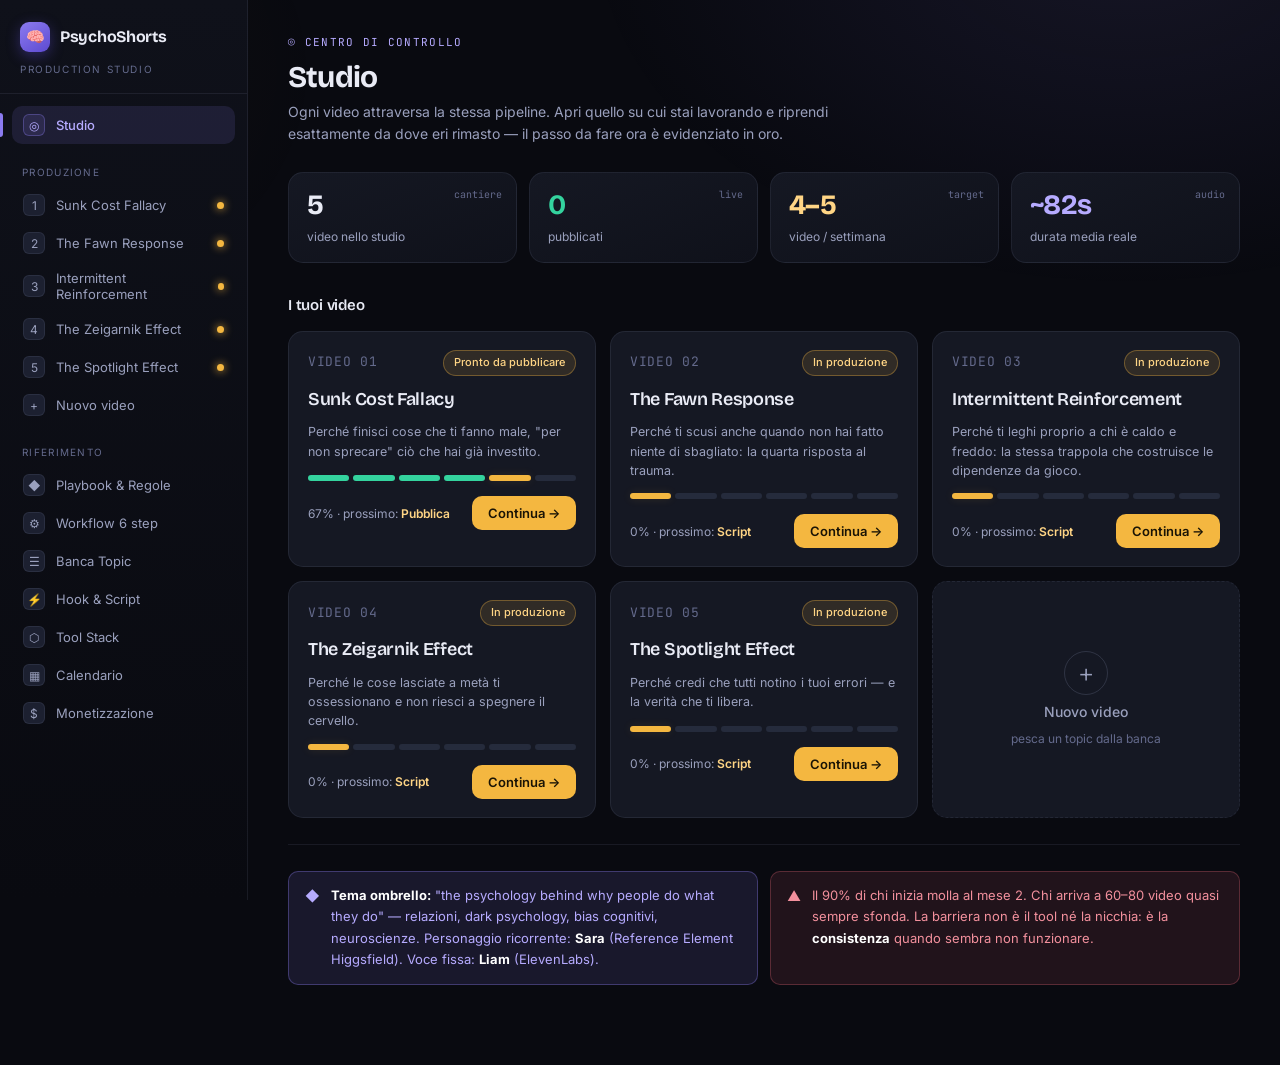
==== commit 7a45c050: "new video odeas" ====
--- a/psychoshorts-dashboard.html
+++ b/psychoshorts-dashboard.html
@@ -204,6 +204,15 @@
 .prompt--anim::before{content:"\27A4  ANIMAZIONE";background:rgba(67,182,232,.2);color:var(--sky-2)}
 .prompt--clip{background:linear-gradient(var(--done-bg),var(--done-bg)),var(--ink-0);border-color:var(--done-line);border-left-color:var(--done);color:#bdead9}
 .prompt--clip::before{content:"\1F3AC  CLIP VIDEO";background:rgba(52,211,158,.18);color:var(--done)}
+/* cover / thumbnail block — top of each video page */
+.cover{background:linear-gradient(135deg,rgba(244,183,64,.09),rgba(240,147,74,.04)),var(--ink-2);border:1px solid var(--gold-line);border-radius:var(--r);padding:18px 20px;margin-bottom:22px}
+.cover__head{display:flex;align-items:center;gap:11px;margin-bottom:14px;flex-wrap:wrap}
+.cover__badge{font-family:var(--fmono);font-size:10px;letter-spacing:.1em;text-transform:uppercase;color:#1a1405;background:var(--gold);padding:4px 10px;border-radius:6px;font-weight:600}
+.cover__title{font-family:var(--fdisp);font-size:16px;font-weight:700;letter-spacing:-.2px}
+.cover__sub{font-size:12.5px;color:var(--fg-2);margin-top:2px}
+.cover-text{font-family:var(--fdisp);font-size:23px;font-weight:800;letter-spacing:-.4px;line-height:1.12;text-transform:uppercase;color:#fff;background:var(--ink-0);border:1px solid var(--gold-line);border-radius:var(--r-sm);padding:18px 50px 18px 16px;position:relative;text-shadow:0 2px 0 rgba(0,0,0,.55)}
+.cover-text .hl{color:var(--gold-2)}
+.cover .check{border-bottom:none;padding-bottom:0;margin-top:6px}
 .field-label{font-size:10px;text-transform:uppercase;letter-spacing:.09em;color:var(--fg-3);margin:14px 0 6px;display:flex;align-items:center;gap:8px;flex-wrap:wrap}
 .field-label:first-child{margin-top:0}
 .spec{display:inline-flex;align-items:center;gap:5px;font-family:var(--fmono);font-size:11px;color:var(--fg-2);background:var(--ink-3);border:1px solid var(--line);border-radius:6px;padding:2px 8px}
@@ -342,8 +351,7 @@
     </div>
     <div class="nav__group">
       <div class="nav__label">Produzione</div>
-      <button class="nav__item" data-action="nav" data-page="video1"><span class="nav__ic">1</span>Sunk Cost Fallacy<span class="nav__dot"></span></button>
-      <button class="nav__item" data-action="nav" data-page="video2"><span class="nav__ic">2</span>The Fawn Response<span class="nav__dot"></span></button>
+      <div id="nav-videos"></div>
       <button class="nav__item" data-action="nav" data-page="newvideo"><span class="nav__ic">+</span>Nuovo video</button>
     </div>
     <div class="nav__group">
@@ -391,810 +399,8 @@
   </div>
 </section>
 
-<!-- ════════════ VIDEO 1 ════════════ -->
-<section id="page-video1" class="page">
-  <div class="stepper-wrap"><nav class="stepper" data-video="v1"></nav></div>
-  <div class="phead">
-    <div class="phead__row">
-      <div>
-        <div class="phead__eyebrow">Video 01 · Riferimento · Bias cognitivo</div>
-        <div class="phead__title">Sunk Cost Fallacy</div>
-        <div class="phead__sub">Voiceover reale 82s · personaggio Sara · 12 clip su 9 scene. Questo video è il modello completo da cui copiare i prossimi.</div>
-      </div>
-      <span class="pill pill--iris" data-scene-count="v1">— scene</span>
-    </div>
-  </div>
-
-  <!-- STAGE 1 SCRIPT -->
-  <div class="stage open" data-video="v1" data-stage="script">
-    <div class="stage__head" data-action="stage-toggle">
-      <div class="stage__no">1</div>
-      <div class="stage__meta"><div class="stage__title">Topic & Script</div><div class="stage__hint">Lo script completo con i timestamp reali</div></div>
-      <span class="stage__state">—</span><span class="stage__chev">▾</span>
-    </div>
-    <div class="stage__body">
-      <div class="field-label">Script completo <span class="faint">— copia tutto e incollalo dove ti serve</span></div>
-      <div class="copy-wrap">
-        <div class="prompt lang" data-copy-src>[0–4s] You finished something bad just so it "wasn't a waste."
-
-[4–13s] Maybe it was a movie you hated an hour in. Maybe it was a job that was grinding you into dust. Maybe it was a relationship that stopped working years before it ended.
-
-[13–24s] And the whole time, some part of you knew. But you stayed. You kept going. Because leaving felt like losing everything you'd already put in.
-
-[24–37s] That feeling has a name. Psychologist Daniel Kahneman — who won the Nobel Prize for this — called it the sunk cost fallacy. Your brain treats time and money you've already spent as a reason to keep spending more.
-
-[37–48s] Think of it like a leaking bucket. You don't pour more water in to save the water that already fell out. But that's exactly what your brain tells you to do.
-
-[48–58s] Here's the disturbing part. The more you've invested, the harder it becomes to leave. Not easier. The pain of quitting scales with how long you stayed.
-
-[58–67s] So your brain isn't being loyal. It's not being strong. It's running a glitch — confusing past cost with future value. Two completely different things.
-
-[67–75s] The years don't justify the next year. The money doesn't justify more money. The suffering doesn't justify more suffering.
-
-[75–82s] Drop this in the comments: what's one thing you stayed in way too long — and what was the story you told yourself to justify it?</div>
-        <button class="copy-btn" data-action="copy" title="Copia" aria-label="Copia">⧉</button>
-      </div>
-      <div class="tip gold">⭐ Termine chiave da mostrare in giallo nel video: <span class="term">sunk cost fallacy</span> — il momento in cui la voce lo pronuncia (24–37s) è quello che le persone screenshottano.</div>
-      <div class="stage__done-row"><button class="stage-done-btn" data-action="stage-done" data-video="v1" data-stage="script">✓ Fatto</button></div>
-    </div>
-  </div>
-
-  <!-- STAGE 2 VOICE -->
-  <div class="stage" data-video="v1" data-stage="voice">
-    <div class="stage__head" data-action="stage-toggle">
-      <div class="stage__no">2</div>
-      <div class="stage__meta"><div class="stage__title">Voce</div><div class="stage__hint">ElevenLabs · Liam · annota la durata reale</div></div>
-      <span class="stage__state">—</span><span class="stage__chev">▾</span>
-    </div>
-    <div class="stage__body">
-      <div class="row"><span class="row__k">File</span><span class="row__v">sunk-cost-v1.mp3 · 1:22 (82s)</span></div>
-      <div class="row"><span class="row__k">Voce</span><span class="row__v">Liam — Viral Short-Form Storyteller</span></div>
-      <div class="row"><span class="row__k">Modello</span><span class="row__v">Eleven v3 · Normale · Stability ~45% · Similarity 75%</span></div>
-      <div class="field-label">Durata reale dell'audio generato</div>
-      <input class="inp" data-field="v1.field.voDur" placeholder="es. 82"> <span class="muted" style="font-size:12px">secondi — su questo mappi le scene</span>
-      <div class="tip">ElevenLabs legge a ~60 caratteri/secondo: uno script "da 55s" sulla carta diventa ~80s reali. Aggiungi i <code>&lt;break time="0.5s" /&gt;</code> tra i blocchi.</div>
-      <div class="stage__done-row"><button class="stage-done-btn" data-action="stage-done" data-video="v1" data-stage="voice">✓ Fatto</button></div>
-    </div>
-  </div>
-
-  <!-- STAGE 3 SCENES -->
-  <div class="stage" data-video="v1" data-stage="scenes">
-    <div class="stage__head" data-action="stage-toggle">
-      <div class="stage__no">3</div>
-      <div class="stage__meta"><div class="stage__title">Scene & Clip</div><div class="stage__hint">Ogni prompt ha la sua icona copia · spunta le scene fatte</div></div>
-      <span class="stage__state">—</span><span class="stage__chev">▾</span>
-    </div>
-    <div class="stage__body">
-
-      <!-- SCENE 1 -->
-      <div class="scene" data-video="v1" data-scene="s1">
-        <div class="scene__head" data-action="scene-toggle">
-          <span class="scene__time">0–4s</span>
-          <div class="scene__meta"><div class="scene__title">Scena 1 — Hook: Sara intorpidita davanti alla TV</div><div class="scene__sub">"You finished something bad just so it wasn't a waste."</div></div>
-          <span class="scene__chev">▾</span>
-        </div>
-        <div class="scene__body">
-          <div class="scene__block">
-            <div class="field-label"><span class="toolbadge tb-h">Higgsfield</span> Immagine <span class="spec">📐 9:16</span></div>
-            <div class="copy-wrap"><div class="prompt prompt--img" data-copy-src>&lt;&lt;&lt;SARA_ID&gt;&gt;&gt; sitting alone in a dark room, face lit only by the cold blue light of a TV screen. She is staring forward, expression empty and exhausted. Not watching — just enduring. Eyes open but emotionally absent. Cinematic, shallow depth of field, desaturated blue tones. Vertical 9:16. Photorealistic.</div><button class="copy-btn" data-action="copy" title="Copia">⧉</button></div>
-          </div>
-          <div class="scene__block">
-            <div class="field-label"><span class="toolbadge tb-h">Higgsfield</span> Animazione <span class="spec">⏱ genera 4s → taglia a 3s</span></div>
-            <div class="copy-wrap"><div class="prompt prompt--anim" data-copy-src>Very slow push-in toward her face. The TV light flickers faintly on her skin. She doesn't move. Barely visible breath. Slight handheld camera drift. Duration 4 seconds.</div><button class="copy-btn" data-action="copy" title="Copia">⧉</button></div>
-            <div class="tip">In CapCut: taglia il clip a 3 secondi esatti. Tieni i primi 3s dove la luce del TV flicka sul suo volto.</div>
-          </div>
-          <div class="scene__block"><button class="scene-done-btn" data-action="scene-done" data-video="v1" data-scene="s1">✓ Segna scena fatta</button></div>
-        </div>
-      </div>
-
-      <!-- SCENE 2a -->
-      <div class="scene scene--alt" data-video="v1" data-scene="s2a">
-        <div class="scene__head" data-action="scene-toggle">
-          <span class="scene__time">4–7s</span>
-          <div class="scene__meta"><div class="scene__title">Scena 2a — Il film: mano sul telecomando</div><div class="scene__sub">"Maybe it was a movie you hated an hour in."</div></div>
-          <span class="scene__chev">▾</span>
-        </div>
-        <div class="scene__body">
-          <div class="scene__block">
-            <div class="field-label"><span class="toolbadge tb-h">Higgsfield</span> Immagine <span class="spec">📐 9:16 · clip 1.5–2s</span></div>
-            <div class="copy-wrap"><div class="prompt prompt--img" data-copy-src>&lt;&lt;&lt;SARA_ID&gt;&gt;&gt; on a couch, remote control in her hand, thumb hovering over it but not pressing. She is looking at the TV screen with tired resignation. She knows she should turn it off. She doesn't. Warm living room light, slightly desaturated. Close-up on hand and face. Vertical 9:16. Photorealistic.</div><button class="copy-btn" data-action="copy" title="Copia">⧉</button></div>
-          </div>
-          <div class="scene__block">
-            <div class="field-label"><span class="toolbadge tb-h">Higgsfield</span> Animazione <span class="spec">⏱ genera 4s → usa 1.5–2s</span></div>
-            <div class="copy-wrap"><div class="prompt prompt--anim" data-copy-src>Close-up drift from her hand holding the remote to her face. Slow and heavy. 4 seconds.</div><button class="copy-btn" data-action="copy" title="Copia">⧉</button></div>
-            <div class="tip">Questo clip è breve nel video finale (1.5s). Genera 4s e scegli il momento migliore in CapCut.</div>
-          </div>
-          <div class="scene__block"><button class="scene-done-btn" data-action="scene-done" data-video="v1" data-scene="s2a">✓ Segna scena fatta</button></div>
-        </div>
-      </div>
-
-      <!-- SCENE 2b -->
-      <div class="scene" data-video="v1" data-scene="s2b">
-        <div class="scene__head" data-action="scene-toggle">
-          <span class="scene__time">7–10s</span>
-          <div class="scene__meta"><div class="scene__title">Scena 2b — Il lavoro: fissare lo schermo</div><div class="scene__sub">"Maybe it was a job that was grinding you into dust."</div></div>
-          <span class="scene__chev">▾</span>
-        </div>
-        <div class="scene__body">
-          <div class="scene__block">
-            <div class="field-label"><span class="toolbadge tb-h">Higgsfield</span> Immagine <span class="spec">📐 9:16 · clip 1.5s</span></div>
-            <div class="copy-wrap"><div class="prompt prompt--img" data-copy-src>&lt;&lt;&lt;SARA_ID&gt;&gt;&gt; at a desk, staring at a laptop screen, both hands flat on the desk. Not typing — just staring. Expression: hollowed out, drained, the energy slowly gone. Fluorescent office light. Slightly cold tones. Face visible. Vertical 9:16. Photorealistic.</div><button class="copy-btn" data-action="copy" title="Copia">⧉</button></div>
-          </div>
-          <div class="scene__block">
-            <div class="field-label"><span class="toolbadge tb-h">Higgsfield</span> Animazione <span class="spec">⏱ genera 4s → usa 1.5s</span></div>
-            <div class="copy-wrap"><div class="prompt prompt--anim" data-copy-src>Camera holds still on her face. Her eyes don't blink for a long moment — then a slow, heavy blink. 4 seconds.</div><button class="copy-btn" data-action="copy" title="Copia">⧉</button></div>
-          </div>
-          <div class="scene__block"><button class="scene-done-btn" data-action="scene-done" data-video="v1" data-scene="s2b">✓ Segna scena fatta</button></div>
-        </div>
-      </div>
-
-      <!-- SCENE 2c -->
-      <div class="scene scene--alt" data-video="v1" data-scene="s2c">
-        <div class="scene__head" data-action="scene-toggle">
-          <span class="scene__time">10–13s</span>
-          <div class="scene__meta"><div class="scene__title">Scena 2c — La relazione: distanza sul divano</div><div class="scene__sub">"Maybe it was a relationship that stopped working years before it ended."</div></div>
-          <span class="scene__chev">▾</span>
-        </div>
-        <div class="scene__body">
-          <div class="scene__block">
-            <div class="field-label"><span class="toolbadge tb-h">Higgsfield</span> Immagine <span class="spec">📐 9:16 · clip 1.5s</span></div>
-            <div class="copy-wrap"><div class="prompt prompt--img" data-copy-src>&lt;&lt;&lt;SARA_ID&gt;&gt;&gt; sitting on one end of a couch, a man sitting on the other end. They are not touching, not looking at each other. The distance between them feels heavy. Both looking away. Warm but desaturated living room. Evening light. Cinematic. Vertical 9:16. Photorealistic.</div><button class="copy-btn" data-action="copy" title="Copia">⧉</button></div>
-          </div>
-          <div class="scene__block">
-            <div class="field-label"><span class="toolbadge tb-h">Higgsfield</span> Animazione <span class="spec">⏱ genera 4s → usa 1.5s</span></div>
-            <div class="copy-wrap"><div class="prompt prompt--anim" data-copy-src>Very slow zoom out to reveal the space between them on the couch. The distance feels larger as the camera pulls back. 4 seconds.</div><button class="copy-btn" data-action="copy" title="Copia">⧉</button></div>
-          </div>
-          <div class="scene__block"><button class="scene-done-btn" data-action="scene-done" data-video="v1" data-scene="s2c">✓ Segna scena fatta</button></div>
-        </div>
-      </div>
-
-      <!-- SCENE 3 -->
-      <div class="scene" data-video="v1" data-scene="s3">
-        <div class="scene__head" data-action="scene-toggle">
-          <span class="scene__time">13–24s</span>
-          <div class="scene__meta"><div class="scene__title">Scena 3 — Sara alla finestra di notte <span class="pill" style="margin-left:4px">2 clip</span></div><div class="scene__sub">"And the whole time, some part of you knew. But you stayed. You kept going..."</div></div>
-          <span class="scene__chev">▾</span>
-        </div>
-        <div class="scene__body">
-          <div class="scene__block">
-            <div class="field-label"><span class="toolbadge tb-h">Higgsfield</span> CLIP 3.1 — "...some part of you knew" <span class="spec">~5s · hai già</span></div>
-            <div class="copy-wrap"><div class="prompt prompt--img" data-copy-src>&lt;&lt;&lt;SARA_ID&gt;&gt;&gt; standing at a window at night, looking outside. Her reflection visible in the glass — two versions of her, one looking out, one looking back at us. Expression: the quiet weight of someone who already knows the answer but isn't ready to act on it. Side light. Desaturated. Vertical 9:16. Photorealistic.</div><button class="copy-btn" data-action="copy" title="Copia">⧉</button></div>
-            <div class="copy-wrap"><div class="prompt prompt--anim" data-copy-src>Very slow zoom into her reflection in the glass. The outside world stays blurred — only her reflection grows sharper. 5 seconds.</div><button class="copy-btn" data-action="copy" title="Copia">⧉</button></div>
-            <div class="tip">Questo è il clip da 6-7s che hai già generato — copre la prima metà del blocco. Va benissimo così.</div>
-          </div>
-          <div class="scene__block">
-            <div class="field-label"><span class="toolbadge tb-h">Higgsfield</span> CLIP 3.2 — "But you stayed. You kept going..." <span class="spec">~6s · da generare</span></div>
-            <div class="copy-wrap"><div class="prompt prompt--img" data-copy-src>&lt;&lt;&lt;SARA_ID&gt;&gt;&gt; turning away from the window, sitting down slowly on the edge of a bed in the dark. She doesn't leave the room. She stays. Her shoulders carry the weight of the decision not to act. Dim warm light. Desaturated. Vertical 9:16. Photorealistic.</div><button class="copy-btn" data-action="copy" title="Copia">⧉</button></div>
-            <div class="copy-wrap"><div class="prompt prompt--anim" data-copy-src>Slow camera follows her as she sits down. She settles into stillness, looking at the floor. 6 seconds. Heavy, resigned.</div><button class="copy-btn" data-action="copy" title="Copia">⧉</button></div>
-            <div class="tip">Nuovo clip: mostra l'atto di "restare". Lo stacco tra i due clip cade su "But you stayed" — il cambio visivo sottolinea la parola.</div>
-          </div>
-          <div class="scene__block"><button class="scene-done-btn" data-action="scene-done" data-video="v1" data-scene="s3">✓ Segna scena fatta</button></div>
-        </div>
-      </div>
-
-      <!-- SCENE 4a -->
-      <div class="scene scene--alt" data-video="v1" data-scene="s4a">
-        <div class="scene__head" data-action="scene-toggle">
-          <span class="scene__time">24–31s</span>
-          <div class="scene__meta"><div class="scene__title">Scena 4a — Il nome: Kahneman & sunk cost fallacy <span class="pill pill--gold" style="margin-left:4px">⭐ chiave</span></div><div class="scene__sub">"That feeling has a name. Psychologist Daniel Kahneman... called it the sunk cost fallacy."</div></div>
-          <span class="scene__chev">▾</span>
-        </div>
-        <div class="scene__body">
-          <div class="scene__block">
-            <div class="field-label"><span class="toolbadge tb-h">Higgsfield</span> CLIP 4a <span class="spec">📐 9:16 · ~7s</span></div>
-            <div class="copy-wrap"><div class="prompt prompt--img" data-copy-src>&lt;&lt;&lt;SARA_ID&gt;&gt;&gt; sitting at a table, looking down at her hands, then slowly lifting her gaze. Expression: the moment of recognition — like someone just named something she has felt for years but never had words for. Quiet relief mixed with understanding. Soft warm light from one side. Slightly desaturated. Vertical 9:16. Photorealistic.</div><button class="copy-btn" data-action="copy" title="Copia">⧉</button></div>
-            <div class="copy-wrap"><div class="prompt prompt--anim" data-copy-src>Very slow push-in toward her face. Her expression shifts almost imperceptibly from heaviness to a quiet moment of clarity. 6 seconds.</div><button class="copy-btn" data-action="copy" title="Copia">⧉</button></div>
-            <div class="tip gold">⭐ MOMENTO CHIAVE: in CapCut fai apparire il testo grande "SUNK COST FALLACY" in giallo mentre la voce lo pronuncia. È la parola che le persone screenshottano.</div>
-          </div>
-          <div class="scene__block"><button class="scene-done-btn" data-action="scene-done" data-video="v1" data-scene="s4a">✓ Segna scena fatta</button></div>
-        </div>
-      </div>
-
-      <!-- SCENE 4b -->
-      <div class="scene" data-video="v1" data-scene="s4b">
-        <div class="scene__head" data-action="scene-toggle">
-          <span class="scene__time">31–37s</span>
-          <div class="scene__meta"><div class="scene__title">Scena 4b — La spiegazione: tempo e denaro già spesi</div><div class="scene__sub">"Your brain treats time and money you've already spent as a reason to keep spending more."</div></div>
-          <span class="scene__chev">▾</span>
-        </div>
-        <div class="scene__body">
-          <div class="scene__block">
-            <div class="field-label"><span class="toolbadge tb-h">Higgsfield</span> CLIP 4b <span class="spec">📐 9:16 · ~6s</span></div>
-            <div class="copy-wrap"><div class="prompt prompt--img" data-copy-src>&lt;&lt;&lt;SARA_ID&gt;&gt;&gt; seen from the side, looking at a desk covered with scattered receipts, an old clock, and a calendar. Symbols of time and money already spent. She stares at them with quiet weight. Cool desaturated light. Cinematic. Vertical 9:16. Photorealistic.</div><button class="copy-btn" data-action="copy" title="Copia">⧉</button></div>
-            <div class="copy-wrap"><div class="prompt prompt--anim" data-copy-src>Slow camera drift across the objects on the desk — the clock, the receipts — then settling on her face. 6 seconds.</div><button class="copy-btn" data-action="copy" title="Copia">⧉</button></div>
-          </div>
-          <div class="scene__block"><button class="scene-done-btn" data-action="scene-done" data-video="v1" data-scene="s4b">✓ Segna scena fatta</button></div>
-        </div>
-      </div>
-
-      <!-- SCENE 5 BUCKET -->
-      <div class="scene scene--alt" data-video="v1" data-scene="s5">
-        <div class="scene__head" data-action="scene-toggle">
-          <span class="scene__time">37–48s</span>
-          <div class="scene__meta"><div class="scene__title">Scena 5 — Il secchio che perde (metafora) <span class="pill" style="margin-left:4px">2 clip</span></div><div class="scene__sub">"Think of it like a leaking bucket. You don't pour more water in to save the water that already fell out."</div></div>
-          <span class="scene__chev">▾</span>
-        </div>
-        <div class="scene__body">
-          <div class="scene__block">
-            <div class="note note--done" style="margin-bottom:12px"><span class="ic">◆</span><div>Unica scena <b>senza Sara</b>. Google Flow / Veo 3 gestisce meglio gli oggetti fisici con acqua.</div></div>
-            <div class="field-label"><span class="toolbadge tb-f">Flow / Veo 3</span> CLIP 5.1 — "Think of it like a leaking bucket" <span class="spec">~5s · hai già</span></div>
-            <div class="copy-wrap"><div class="prompt prompt--clip" data-copy-src>Extreme close-up of a metal bucket with a crack at the bottom. Water drips steadily out from the crack. Cinematic macro shot. Slow motion. Cool blue-grey tones. No faces. 6 seconds.</div><button class="copy-btn" data-action="copy" title="Copia">⧉</button></div>
-            <div class="tip">Primo clip: stabilisce il secchio e la perdita. Il clip che hai già va bene qui.</div>
-          </div>
-          <div class="scene__block">
-            <div class="field-label"><span class="toolbadge tb-f">Flow / Veo 3</span> CLIP 5.2 — "You don't pour more water in..." <span class="spec">~6s · da generare</span></div>
-            <div class="copy-wrap"><div class="prompt prompt--clip" data-copy-src>A pair of female hands — no face visible — slowly pours more water into the leaking bucket from the top. The water keeps falling out below as more is added above. The futility is visible. Cinematic macro shot. Slow motion. Cool blue-grey tones. 6 seconds.</div><button class="copy-btn" data-action="copy" title="Copia">⧉</button></div>
-            <div class="tip">Secondo clip: l'atto di versare ancora acqua — il comportamento irrazionale. Lo stacco cade su "You don't pour more water in".</div>
-          </div>
-          <div class="scene__block"><button class="scene-done-btn" data-action="scene-done" data-video="v1" data-scene="s5">✓ Segna scena fatta</button></div>
-        </div>
-      </div>
-
-      <!-- SCENE 6 SOGLIA -->
-      <div class="scene" data-video="v1" data-scene="s6">
-        <div class="scene__head" data-action="scene-toggle">
-          <span class="scene__time">48–58s</span>
-          <div class="scene__meta"><div class="scene__title">Scena 6 — Sara sulla soglia, non riesce ad andarsene <span class="pill" style="margin-left:4px">2 clip</span></div><div class="scene__sub">"The more you've invested, the harder it becomes to leave. Not easier."</div></div>
-          <span class="scene__chev">▾</span>
-        </div>
-        <div class="scene__body">
-          <div class="scene__block">
-            <div class="field-label"><span class="toolbadge tb-h">Higgsfield</span> CLIP 6.1 — "Here's the disturbing part..." <span class="spec">~5s · hai già</span></div>
-            <div class="copy-wrap"><div class="prompt prompt--img" data-copy-src>&lt;&lt;&lt;SARA_ID&gt;&gt;&gt; standing in a doorway, one hand on the door frame, body half-turned to leave but feet still planted. She is looking back into the dark room behind her. The light comes from ahead — outside, unseen, warm. The room behind is cold and heavy. Silhouette light from the front. Cinematic. Vertical 9:16. Photorealistic.</div><button class="copy-btn" data-action="copy" title="Copia">⧉</button></div>
-            <div class="copy-wrap"><div class="prompt prompt--anim" data-copy-src>Her hand tightens slightly on the door frame. She doesn't move forward or back. Camera holds still. 5 seconds.</div><button class="copy-btn" data-action="copy" title="Copia">⧉</button></div>
-            <div class="tip">Primo clip: la soglia, la tensione del non riuscire ad andarsene.</div>
-          </div>
-          <div class="scene__block">
-            <div class="field-label"><span class="toolbadge tb-h">Higgsfield</span> CLIP 6.2 — "Not easier. The pain of quitting scales..." <span class="spec">~5s · da generare</span></div>
-            <div class="copy-wrap"><div class="prompt prompt--img" data-copy-src>&lt;&lt;&lt;SARA_ID&gt;&gt;&gt; close-up of her face in the doorway light, eyes closed for a moment, jaw tense. The weight of years visible in her expression. A single moment of almost-leaving that passes. Cinematic, dramatic side light. Vertical 9:16. Photorealistic.</div><button class="copy-btn" data-action="copy" title="Copia">⧉</button></div>
-            <div class="copy-wrap"><div class="prompt prompt--anim" data-copy-src>Extreme slow push to her face. Her eyes open again, resigned. 5 seconds.</div><button class="copy-btn" data-action="copy" title="Copia">⧉</button></div>
-            <div class="tip">Lo stacco cade su "Not easier." — la frase più dura del video. Il cambio visivo improvviso la sottolinea.</div>
-          </div>
-          <div class="scene__block"><button class="scene-done-btn" data-action="scene-done" data-video="v1" data-scene="s6">✓ Segna scena fatta</button></div>
-        </div>
-      </div>
-
-      <!-- SCENE 7 GLITCH -->
-      <div class="scene scene--alt" data-video="v1" data-scene="s7">
-        <div class="scene__head" data-action="scene-toggle">
-          <span class="scene__time">58–67s</span>
-          <div class="scene__meta"><div class="scene__title">Scena 7 — Il cervello in glitch <span class="pill" style="margin-left:4px">2 clip</span></div><div class="scene__sub">"It's running a glitch — confusing past cost with future value."</div></div>
-          <span class="scene__chev">▾</span>
-        </div>
-        <div class="scene__body">
-          <div class="scene__block">
-            <div class="field-label"><span class="toolbadge tb-h">Higgsfield</span> CLIP 7.1 — "So your brain isn't being loyal..." <span class="spec">~5s · hai già</span></div>
-            <div class="copy-wrap"><div class="prompt prompt--img" data-copy-src>&lt;&lt;&lt;SARA_ID&gt;&gt;&gt; sitting, head slightly bowed, eyes closed. Around her head, barely visible, a faint pattern of light like neurons firing — subtle, not cartoonish. Dark background. Purple and blue tones. Cinematic. Vertical 9:16. Photorealistic.</div><button class="copy-btn" data-action="copy" title="Copia">⧉</button></div>
-            <div class="copy-wrap"><div class="prompt prompt--anim" data-copy-src>The light pattern around her head pulses slowly once. Her expression doesn't change. 5 seconds.</div><button class="copy-btn" data-action="copy" title="Copia">⧉</button></div>
-            <div class="tip">Primo clip: il cervello "in glitch".</div>
-          </div>
-          <div class="scene__block">
-            <div class="field-label"><span class="toolbadge tb-f">Flow / Veo 3</span> CLIP 7.2 — "confusing past cost with future value..." <span class="spec">~5s · da generare</span></div>
-            <div class="copy-wrap"><div class="prompt prompt--clip" data-copy-src>Abstract split visual: on one side an old clock and scattered receipts (the past), on the other side an empty open road stretching forward (the future). A faint glitch effect separates them. Dark cinematic tones, purple and blue. No face. Vertical 9:16. Photorealistic.</div><button class="copy-btn" data-action="copy" title="Copia">⧉</button></div>
-            <div class="copy-wrap"><div class="prompt prompt--anim" data-copy-src>The glitch line between past and future flickers. Slow subtle movement. 5 seconds.</div><button class="copy-btn" data-action="copy" title="Copia">⧉</button></div>
-            <div class="tip">Lo stacco cade su "confusing past cost with future value" — il visual mostra letteralmente i due concetti separati.</div>
-          </div>
-          <div class="scene__block"><button class="scene-done-btn" data-action="scene-done" data-video="v1" data-scene="s7">✓ Segna scena fatta</button></div>
-        </div>
-      </div>
-
-      <!-- SCENE 8 PAVIMENTO -->
-      <div class="scene" data-video="v1" data-scene="s8">
-        <div class="scene__head" data-action="scene-toggle">
-          <span class="scene__time">67–75s</span>
-          <div class="scene__meta"><div class="scene__title">Scena 8 — Sara sul pavimento, esausta <span class="pill" style="margin-left:4px">2 clip</span></div><div class="scene__sub">"The years don't justify the next year. The money doesn't justify more money..."</div></div>
-          <span class="scene__chev">▾</span>
-        </div>
-        <div class="scene__body">
-          <div class="scene__block">
-            <div class="field-label"><span class="toolbadge tb-h">Higgsfield</span> CLIP 8.1 — "The years don't justify the next year..." <span class="spec">~4s · hai già</span></div>
-            <div class="copy-wrap"><div class="prompt prompt--img" data-copy-src>&lt;&lt;&lt;SARA_ID&gt;&gt;&gt; sitting on the floor, back against a wall, knees pulled to her chest. Head slightly bowed. Not dramatic — quiet, exhausted acceptance. Harsh side light casting a long shadow beside her. Near monochrome, desaturated. Vertical 9:16. Photorealistic.</div><button class="copy-btn" data-action="copy" title="Copia">⧉</button></div>
-            <div class="copy-wrap"><div class="prompt prompt--anim" data-copy-src>Camera very slowly pulls back, revealing the empty space around her. Her shadow stretches. 4 seconds.</div><button class="copy-btn" data-action="copy" title="Copia">⧉</button></div>
-            <div class="tip">Primo clip: Sara esausta sul pavimento.</div>
-          </div>
-          <div class="scene__block">
-            <div class="field-label"><span class="toolbadge tb-h">Higgsfield</span> CLIP 8.2 — "...the suffering doesn't justify more suffering." <span class="spec">~4s · da generare</span></div>
-            <div class="copy-wrap"><div class="prompt prompt--img" data-copy-src>&lt;&lt;&lt;SARA_ID&gt;&gt;&gt; same position on the floor but seen from a wider, higher angle — she looks small in a large empty room. The isolation is total. Cold desaturated light. Cinematic. Vertical 9:16. Photorealistic.</div><button class="copy-btn" data-action="copy" title="Copia">⧉</button></div>
-            <div class="copy-wrap"><div class="prompt prompt--anim" data-copy-src>Static high wide shot. Almost no movement — just the stillness of exhaustion. 4 seconds.</div><button class="copy-btn" data-action="copy" title="Copia">⧉</button></div>
-            <div class="tip">Il cambio di angolo (da vicino a wide dall'alto) amplifica l'isolamento mentre la frase si ripete tre volte. Climax visivo.</div>
-          </div>
-          <div class="scene__block"><button class="scene-done-btn" data-action="scene-done" data-video="v1" data-scene="s8">✓ Segna scena fatta</button></div>
-        </div>
-      </div>
-
-      <!-- SCENE 9 CTA -->
-      <div class="scene scene--alt" data-video="v1" data-scene="s9">
-        <div class="scene__head" data-action="scene-toggle">
-          <span class="scene__time">75–82s</span>
-          <div class="scene__meta"><div class="scene__title">Scena 9 — Sara guarda in camera per la prima volta <span class="pill pill--done" style="margin-left:4px">CTA</span></div><div class="scene__sub">"Drop this in the comments: what's one thing you stayed in way too long?"</div></div>
-          <span class="scene__chev">▾</span>
-        </div>
-        <div class="scene__body">
-          <div class="scene__block">
-            <div class="field-label"><span class="toolbadge tb-h">Higgsfield</span> CLIP 9 <span class="spec">📐 9:16 · ~7s</span></div>
-            <div class="copy-wrap"><div class="prompt prompt--img" data-copy-src>&lt;&lt;&lt;SARA_ID&gt;&gt;&gt; looking directly into camera for the first time. Expression: calm, knowing, slightly vulnerable — like she's asking you something personal because she's been through it herself. Soft front light. Neutral background. Eyes sharp and steady. Medium close-up. Vertical 9:16. Photorealistic.</div><button class="copy-btn" data-action="copy" title="Copia">⧉</button></div>
-            <div class="copy-wrap"><div class="prompt prompt--anim" data-copy-src>No camera movement. She holds the gaze directly into camera. Very subtle breath. Complete stillness. 6 seconds.</div><button class="copy-btn" data-action="copy" title="Copia">⧉</button></div>
-            <div class="tip">La stillness dopo tutto il movimento è il punto. Se serve 1s in più, in CapCut tieni l'ultimo fotogramma fermo (freeze frame). Non spezzare questa scena — la continuità dello sguardo è tutto.</div>
-          </div>
-          <div class="scene__block"><button class="scene-done-btn" data-action="scene-done" data-video="v1" data-scene="s9">✓ Segna scena fatta</button></div>
-        </div>
-      </div>
-
-      <div class="note note--done" style="margin-top:14px"><span class="ic">◆</span><div><b>5 clip nuovi da generare:</b> 3.2, 5.2, 6.2, 7.2, 8.2 — tutti gli altri li hai già. Ogni clip nuovo cade su un punto preciso del voiceover per far combaciare il cambio visivo con la frase chiave.</div></div>
-      <div class="stage__done-row"><button class="stage-done-btn" data-action="stage-done" data-video="v1" data-stage="scenes">✓ Fatto</button></div>
-    </div>
-  </div>
-
-  <!-- STAGE 4 EDIT -->
-  <div class="stage" data-video="v1" data-stage="edit">
-    <div class="stage__head" data-action="stage-toggle">
-      <div class="stage__no">4</div>
-      <div class="stage__meta"><div class="stage__title">Montaggio</div><div class="stage__hint">CapCut · caption word-by-word · termine in giallo</div></div>
-      <span class="stage__state">—</span><span class="stage__chev">▾</span>
-    </div>
-    <div class="stage__body">
-      <div class="check" data-action="check" data-check="v1.edit.base"><div class="check__box">✓</div><div class="check__txt">Voiceover come traccia base, clip allineati ai timestamp reali</div></div>
-      <div class="check" data-action="check" data-check="v1.edit.caption"><div class="check__box">✓</div><div class="check__txt">Caption word-by-word Montserrat Bold, bianco con outline nero</div></div>
-      <div class="check" data-action="check" data-check="v1.edit.term"><div class="check__box">✓</div><div class="check__txt">Termine "SUNK COST FALLACY" in giallo grande sul beat 24–37s</div></div>
-      <div class="check" data-action="check" data-check="v1.edit.music"><div class="check__box">✓</div><div class="check__txt">Musica dark emotional ambient a 8–10%</div></div>
-      <div class="check" data-action="check" data-check="v1.edit.intro"><div class="check__box">✓</div><div class="check__txt">Intro 0.5s colore brand + nome canale prima dell'hook</div></div>
-      <div class="stage__done-row"><button class="stage-done-btn" data-action="stage-done" data-video="v1" data-stage="edit">✓ Fatto</button></div>
-    </div>
-  </div>
-
-  <!-- STAGE 5 PUBLISH -->
-  <div class="stage" data-video="v1" data-stage="publish">
-    <div class="stage__head" data-action="stage-toggle">
-      <div class="stage__no">5</div>
-      <div class="stage__meta"><div class="stage__title">Pubblica</div><div class="stage__hint">Export · titolo · hashtag · 3 piattaforme</div></div>
-      <span class="stage__state">—</span><span class="stage__chev">▾</span>
-    </div>
-    <div class="stage__body">
-      <div class="row"><span class="row__k">Export</span><span class="row__v">1080×1920 · 60fps · MP4</span></div>
-      <div class="field-label">Titolo <span class="faint">— con il nome scientifico, ≤60 caratteri</span></div>
-      <div class="copy-wrap"><div class="prompt lang" data-copy-src>The sunk cost fallacy: why you can't walk away</div><button class="copy-btn" data-action="copy" title="Copia">⧉</button></div>
-      <div class="field-label">Hashtag</div>
-      <div class="copy-wrap"><div class="prompt" data-copy-src>#psychology #sunkcostfallacy #mindset #relationships #kahneman</div><button class="copy-btn" data-action="copy" title="Copia">⧉</button></div>
-      <div style="margin-top:16px">
-        <div class="check" data-action="check" data-check="v1.pub.yt"><div class="check__box">✓</div><div class="check__txt">Pubblicato su YouTube Shorts</div></div>
-        <div class="check" data-action="check" data-check="v1.pub.tk"><div class="check__box">✓</div><div class="check__txt">Pubblicato su TikTok</div></div>
-        <div class="check" data-action="check" data-check="v1.pub.ig"><div class="check__box">✓</div><div class="check__txt">Pubblicato su Instagram Reels</div></div>
-      </div>
-      <div class="stage__done-row"><button class="stage-done-btn" data-action="stage-done" data-video="v1" data-stage="publish">✓ Fatto</button></div>
-    </div>
-  </div>
-
-  <!-- STAGE 6 ANALYZE -->
-  <div class="stage" data-video="v1" data-stage="analyze">
-    <div class="stage__head" data-action="stage-toggle">
-      <div class="stage__no">6</div>
-      <div class="stage__meta"><div class="stage__title">Analisi</div><div class="stage__hint">2 ore di commenti + retention dopo 48h</div></div>
-      <span class="stage__state">—</span><span class="stage__chev">▾</span>
-    </div>
-    <div class="stage__body">
-      <div class="check" data-action="check" data-check="v1.an.comments"><div class="check__box">✓</div><div class="check__txt">Risposto a ogni commento nelle prime 2 ore</div></div>
-      <div class="field-label">Retention media dopo 48h</div>
-      <input class="inp" data-field="v1.field.retention" placeholder="es. 62"> <span class="muted" style="font-size:12px">% — sopra 65% = formato vincente · sotto 50% = problema nell'hook</span>
-      <div class="field-label">Spunti dai commenti per i prossimi video</div>
-      <textarea class="inp wide" data-field="v1.field.notes" placeholder="Cosa scrive la gente nei commenti? Le risposte diventano i prossimi topic."></textarea>
-      <div class="stage__done-row"><button class="stage-done-btn" data-action="stage-done" data-video="v1" data-stage="analyze">✓ Fatto</button></div>
-    </div>
-  </div>
-
-  <div class="divider"></div>
-  <div class="sec-title">Riepilogo clip</div>
-  <div class="card">
-    <div class="row"><span class="row__k">Scena 1</span><span class="row__v">1 clip (0–4s) · hai già</span><span class="pill pill--iris">Hook</span></div>
-    <div class="row"><span class="row__k">Scene 2a/2b/2c</span><span class="row__v">3 clip (4–13s) · hai già</span><span class="pill pill--gold">Flash cut</span></div>
-    <div class="row"><span class="row__k">Scena 3</span><span class="row__v">2 clip (13–24s) · hai 3.1, genera 3.2</span><span class="pill pill--warn">+1</span></div>
-    <div class="row"><span class="row__k">Scena 4a</span><span class="row__v">1 clip (24–31s) · hai già</span><span class="pill pill--gold">Il nome ⭐</span></div>
-    <div class="row"><span class="row__k">Scena 4b</span><span class="row__v">1 clip (31–37s) · hai già</span><span class="pill pill--iris">Spiegazione</span></div>
-    <div class="row"><span class="row__k">Scena 5</span><span class="row__v">2 clip (37–48s) · hai 5.1, genera 5.2</span><span class="pill pill--warn">+1</span></div>
-    <div class="row"><span class="row__k">Scena 6</span><span class="row__v">2 clip (48–58s) · hai 6.1, genera 6.2</span><span class="pill pill--warn">+1</span></div>
-    <div class="row"><span class="row__k">Scena 7</span><span class="row__v">2 clip (58–67s) · hai 7.1, genera 7.2</span><span class="pill pill--warn">+1</span></div>
-    <div class="row"><span class="row__k">Scena 8</span><span class="row__v">2 clip (67–75s) · hai 8.1, genera 8.2</span><span class="pill pill--warn">+1</span></div>
-    <div class="row"><span class="row__k">Scena 9</span><span class="row__v">1 clip (75–82s) · hai già</span><span class="pill pill--done">CTA</span></div>
-  </div>
-</section>
-
-<!-- ════════════ VIDEO 2 ════════════ -->
-<section id="page-video2" class="page">
-  <div class="stepper-wrap"><nav class="stepper" data-video="v2"></nav></div>
-  <div class="phead">
-    <div class="phead__row">
-      <div>
-        <div class="phead__eyebrow">Video 02 · Dark psychology</div>
-        <div class="phead__title">The Fawn Response</div>
-        <div class="phead__sub">Perché ti scusi anche quando non hai fatto niente di sbagliato. Topic #1 della banca · 9 scene / 16 clip · da produrre.</div>
-      </div>
-      <span class="pill pill--iris" data-scene-count="v2">— scene</span>
-    </div>
-  </div>
-
-  <!-- STAGE 1 SCRIPT -->
-  <div class="stage open" data-video="v2" data-stage="script">
-    <div class="stage__head" data-action="stage-toggle">
-      <div class="stage__no">1</div>
-      <div class="stage__meta"><div class="stage__title">Topic & Script</div><div class="stage__hint">Hook → Bridge → Core (fawn response) → Close</div></div>
-      <span class="stage__state">—</span><span class="stage__chev">▾</span>
-    </div>
-    <div class="stage__body">
-      <div class="field-label">Script completo <span class="faint">— ~82s reali con il pacing di ElevenLabs</span></div>
-      <div class="copy-wrap">
-        <div class="prompt lang" data-copy-src>[0–4s] You apologized again. For something that wasn't even your fault.
-
-[4–14s] Maybe someone bumped into you, and you said sorry. Maybe a friend was cold all day, and you spent the night wondering what you did wrong. Maybe you smoothed things over before anyone even raised their voice.
-
-[14–24s] You weren't keeping the peace. You were managing a threat. And some part of you learned to do it long before you could choose.
-
-[24–37s] There's a name for this. Therapist Pete Walker called it the fawn response. Most people know fight, flight, and freeze. Fawn is the fourth one — when your nervous system decides the safest thing to do with danger is to please it.
-
-[37–48s] Think of a small animal that can't run and can't win. So it goes soft. It makes itself agreeable, harmless, easy to like. Your apology is that same instinct, wearing human clothes.
-
-[48–58s] That's why it's automatic. You're not weak, and you're not too sensitive. You're running a survival strategy that once kept you safe — with people who aren't dangerous anymore.
-
-[58–67s] So when you over-apologize, you're not being polite. You're flinching. Treating a frown like a raised hand.
-
-[67–75s] The apology was never about being wrong. It was about staying safe. And safe and wrong are not the same thing.
-
-[75–82s] Drop this in the comments: what's something you say sorry for that you know — deep down — was never your fault?</div>
-        <button class="copy-btn" data-action="copy" title="Copia" aria-label="Copia">⧉</button>
-      </div>
-      <div class="tip gold">⭐ Termine chiave da mostrare in giallo: <span class="term">fawn response</span> — il beat 24–31s. Studioso citato: Pete Walker (la "quarta risposta", oltre a fight / flight / freeze). Angolo umano: il reframe finale "safe and wrong are not the same thing".</div>
-      <div class="stage__done-row"><button class="stage-done-btn" data-action="stage-done" data-video="v2" data-stage="script">✓ Fatto</button></div>
-    </div>
-  </div>
-
-  <!-- STAGE 2 VOICE -->
-  <div class="stage" data-video="v2" data-stage="voice">
-    <div class="stage__head" data-action="stage-toggle">
-      <div class="stage__no">2</div>
-      <div class="stage__meta"><div class="stage__title">Voce</div><div class="stage__hint">ElevenLabs · Liam · annota la durata reale</div></div>
-      <span class="stage__state">—</span><span class="stage__chev">▾</span>
-    </div>
-    <div class="stage__body">
-      <div class="row"><span class="row__k">Voce</span><span class="row__v">Liam — Viral Short-Form Storyteller</span></div>
-      <div class="row"><span class="row__k">Modello</span><span class="row__v">Eleven v3 · Normale · Stability ~45% · Similarity 75%</span></div>
-      <div class="field-label">Durata reale dell'audio generato</div>
-      <input class="inp" data-field="v2.field.voDur" placeholder="es. 82"> <span class="muted" style="font-size:12px">secondi — su questo rimappi i timestamp delle scene</span>
-      <div class="tip">Aggiungi i <code>&lt;break time="0.5s" /&gt;</code> tra i blocchi. Se la durata reale è diversa da 82s, sposta i timestamp delle scene di conseguenza.</div>
-      <div class="stage__done-row"><button class="stage-done-btn" data-action="stage-done" data-video="v2" data-stage="voice">✓ Fatto</button></div>
-    </div>
-  </div>
-
-  <!-- STAGE 3 SCENES -->
-  <div class="stage" data-video="v2" data-stage="scenes">
-    <div class="stage__head" data-action="stage-toggle">
-      <div class="stage__no">3</div>
-      <div class="stage__meta"><div class="stage__title">Scene & Clip</div><div class="stage__hint">Ogni prompt ha la sua icona copia · spunta le scene fatte</div></div>
-      <span class="stage__state">—</span><span class="stage__chev">▾</span>
-    </div>
-    <div class="stage__body">
-
-      <!-- SCENE 1 -->
-      <div class="scene" data-video="v2" data-scene="s1">
-        <div class="scene__head" data-action="scene-toggle">
-          <span class="scene__time">0–4s</span>
-          <div class="scene__meta"><div class="scene__title">Scena 1 — Hook: la scusa automatica</div><div class="scene__sub">"You apologized again. For something that wasn't even your fault."</div></div>
-          <span class="scene__chev">▾</span>
-        </div>
-        <div class="scene__body">
-          <div class="scene__block">
-            <div class="field-label"><span class="toolbadge tb-h">Higgsfield</span> Immagine <span class="spec">📐 9:16</span></div>
-            <div class="copy-wrap"><div class="prompt prompt--img" data-copy-src>&lt;&lt;&lt;SARA_ID&gt;&gt;&gt; standing in a plain room, caught in the middle of a small, reflexive apology. Shoulders drawing inward, a faint apologetic half-smile that doesn't reach her eyes, one hand lifting slightly in a placating gesture. Cold soft light, desaturated. Cinematic, shallow depth of field. Vertical 9:16. Photorealistic.</div><button class="copy-btn" data-action="copy" title="Copia">⧉</button></div>
-          </div>
-          <div class="scene__block">
-            <div class="field-label"><span class="toolbadge tb-h">Higgsfield</span> Animazione <span class="spec">⏱ genera 4s → taglia a 3s</span></div>
-            <div class="copy-wrap"><div class="prompt prompt--anim" data-copy-src>Very slow push-in toward her face as she gives a tiny automatic nod and an apologetic flinch of a smile. Barely there. 4 seconds.</div><button class="copy-btn" data-action="copy" title="Copia">⧉</button></div>
-            <div class="tip">Questo è il volto del "sorry" automatico. L'hook deve fermare lo scroll: taglia a 3s tenendo il micro-flinch del sorriso.</div>
-          </div>
-          <div class="scene__block"><button class="scene-done-btn" data-action="scene-done" data-video="v2" data-scene="s1">✓ Segna scena fatta</button></div>
-        </div>
-      </div>
-
-      <!-- SCENE 2a -->
-      <div class="scene scene--alt" data-video="v2" data-scene="s2a">
-        <div class="scene__head" data-action="scene-toggle">
-          <span class="scene__time">4–7s</span>
-          <div class="scene__meta"><div class="scene__title">Scena 2a — Ti urtano, ti scusi tu</div><div class="scene__sub">"Maybe someone bumped into you, and you said sorry."</div></div>
-          <span class="scene__chev">▾</span>
-        </div>
-        <div class="scene__body">
-          <div class="scene__block">
-            <div class="field-label"><span class="toolbadge tb-h">Higgsfield</span> Immagine <span class="spec">📐 9:16 · clip 1.5–2s</span></div>
-            <div class="copy-wrap"><div class="prompt prompt--img" data-copy-src>&lt;&lt;&lt;SARA_ID&gt;&gt;&gt; on a busy sidewalk, a stranger brushes past and bumps her shoulder. Her instant reaction is to raise a hand and apologize — even though it wasn't her fault. Mild, reflexive, automatic. Cool city light, slightly desaturated. Close on her face and gesture. Vertical 9:16. Photorealistic.</div><button class="copy-btn" data-action="copy" title="Copia">⧉</button></div>
-          </div>
-          <div class="scene__block">
-            <div class="field-label"><span class="toolbadge tb-h">Higgsfield</span> Animazione <span class="spec">⏱ genera 4s → usa 1.5–2s</span></div>
-            <div class="copy-wrap"><div class="prompt prompt--anim" data-copy-src>Quick handheld moment: the bump, then her immediate apologetic hand-raise and a silent "sorry" mouth shape. 4 seconds.</div><button class="copy-btn" data-action="copy" title="Copia">⧉</button></div>
-            <div class="tip">Clip breve. Genera 4s e scegli l'istante esatto del "sorry".</div>
-          </div>
-          <div class="scene__block"><button class="scene-done-btn" data-action="scene-done" data-video="v2" data-scene="s2a">✓ Segna scena fatta</button></div>
-        </div>
-      </div>
-
-      <!-- SCENE 2b -->
-      <div class="scene" data-video="v2" data-scene="s2b">
-        <div class="scene__head" data-action="scene-toggle">
-          <span class="scene__time">7–11s</span>
-          <div class="scene__meta"><div class="scene__title">Scena 2b — L'amica fredda tutto il giorno</div><div class="scene__sub">"Maybe a friend was cold all day, and you spent the night wondering what you did wrong."</div></div>
-          <span class="scene__chev">▾</span>
-        </div>
-        <div class="scene__body">
-          <div class="scene__block">
-            <div class="field-label"><span class="toolbadge tb-h">Higgsfield</span> Immagine <span class="spec">📐 9:16 · clip 2s</span></div>
-            <div class="copy-wrap"><div class="prompt prompt--img" data-copy-src>&lt;&lt;&lt;SARA_ID&gt;&gt;&gt; sitting across a table from a friend who looks away, distant and cold. Sara searches the friend's face, anxious, quietly replaying what she might have done wrong. Warm but desaturated café light. Face visible. Vertical 9:16. Photorealistic.</div><button class="copy-btn" data-action="copy" title="Copia">⧉</button></div>
-          </div>
-          <div class="scene__block">
-            <div class="field-label"><span class="toolbadge tb-h">Higgsfield</span> Animazione <span class="spec">⏱ genera 4s → usa 2s</span></div>
-            <div class="copy-wrap"><div class="prompt prompt--anim" data-copy-src>Camera holds on Sara as her eyes scan the other person, brow tightening with worry. 4 seconds.</div><button class="copy-btn" data-action="copy" title="Copia">⧉</button></div>
-          </div>
-          <div class="scene__block"><button class="scene-done-btn" data-action="scene-done" data-video="v2" data-scene="s2b">✓ Segna scena fatta</button></div>
-        </div>
-      </div>
-
-      <!-- SCENE 2c -->
-      <div class="scene scene--alt" data-video="v2" data-scene="s2c">
-        <div class="scene__head" data-action="scene-toggle">
-          <span class="scene__time">11–14s</span>
-          <div class="scene__meta"><div class="scene__title">Scena 2c — Calmi tutto prima che alzino la voce</div><div class="scene__sub">"Maybe you smoothed things over before anyone even raised their voice."</div></div>
-          <span class="scene__chev">▾</span>
-        </div>
-        <div class="scene__body">
-          <div class="scene__block">
-            <div class="field-label"><span class="toolbadge tb-h">Higgsfield</span> Immagine <span class="spec">📐 9:16 · clip 2s</span></div>
-            <div class="copy-wrap"><div class="prompt prompt--img" data-copy-src>&lt;&lt;&lt;SARA_ID&gt;&gt;&gt; standing between two tense people in a room, hands slightly raised in a calming, placating gesture, stepping in to smooth things over before anyone raises their voice. Cool desaturated light. Cinematic. Vertical 9:16. Photorealistic.</div><button class="copy-btn" data-action="copy" title="Copia">⧉</button></div>
-          </div>
-          <div class="scene__block">
-            <div class="field-label"><span class="toolbadge tb-h">Higgsfield</span> Animazione <span class="spec">⏱ genera 4s → usa 2s</span></div>
-            <div class="copy-wrap"><div class="prompt prompt--anim" data-copy-src>Slow drift toward Sara's placating hands and her careful, watchful expression. 4 seconds.</div><button class="copy-btn" data-action="copy" title="Copia">⧉</button></div>
-          </div>
-          <div class="scene__block"><button class="scene-done-btn" data-action="scene-done" data-video="v2" data-scene="s2c">✓ Segna scena fatta</button></div>
-        </div>
-      </div>
-
-      <!-- SCENE 3 -->
-      <div class="scene" data-video="v2" data-scene="s3">
-        <div class="scene__head" data-action="scene-toggle">
-          <span class="scene__time">14–24s</span>
-          <div class="scene__meta"><div class="scene__title">Scena 3 — Non era pace, era gestire una minaccia <span class="pill" style="margin-left:4px">2 clip</span></div><div class="scene__sub">"You weren't keeping the peace. You were managing a threat..."</div></div>
-          <span class="scene__chev">▾</span>
-        </div>
-        <div class="scene__body">
-          <div class="scene__block">
-            <div class="field-label"><span class="toolbadge tb-h">Higgsfield</span> CLIP 3.1 — "You weren't keeping the peace..." <span class="spec">~5s</span></div>
-            <div class="copy-wrap"><div class="prompt prompt--img" data-copy-src>&lt;&lt;&lt;SARA_ID&gt;&gt;&gt; alone afterward, leaning against a wall, the social mask dropping. The exhaustion of someone who has been scanning a room for danger all day. Dim cold light. Desaturated. Vertical 9:16. Photorealistic.</div><button class="copy-btn" data-action="copy" title="Copia">⧉</button></div>
-            <div class="copy-wrap"><div class="prompt prompt--anim" data-copy-src>Very slow push-in as her performed calm fades into quiet vigilance. 5 seconds.</div><button class="copy-btn" data-action="copy" title="Copia">⧉</button></div>
-          </div>
-          <div class="scene__block">
-            <div class="field-label"><span class="toolbadge tb-h">Higgsfield</span> CLIP 3.2 — "...learned long before you could choose" <span class="spec">~5s</span></div>
-            <div class="copy-wrap"><div class="prompt prompt--img" data-copy-src>&lt;&lt;&lt;SARA_ID&gt;&gt;&gt; seen small in the frame, sitting on the floor of a large dim hallway, making herself smaller, knees drawn close. A sense of an old habit formed long ago. No other people. Soft side light. Desaturated, near monochrome. Vertical 9:16. Photorealistic.</div><button class="copy-btn" data-action="copy" title="Copia">⧉</button></div>
-            <div class="copy-wrap"><div class="prompt prompt--anim" data-copy-src>Camera slowly pulls back, making her look smaller in the empty space. 5 seconds.</div><button class="copy-btn" data-action="copy" title="Copia">⧉</button></div>
-            <div class="tip">Lo stacco cade su "managing a threat". L'idea dell'infanzia si rende con lo spazio vuoto e il farsi piccola — niente minori nel frame.</div>
-          </div>
-          <div class="scene__block"><button class="scene-done-btn" data-action="scene-done" data-video="v2" data-scene="s3">✓ Segna scena fatta</button></div>
-        </div>
-      </div>
-
-      <!-- SCENE 4a -->
-      <div class="scene scene--alt" data-video="v2" data-scene="s4a">
-        <div class="scene__head" data-action="scene-toggle">
-          <span class="scene__time">24–31s</span>
-          <div class="scene__meta"><div class="scene__title">Scena 4a — Il nome: Pete Walker & fawn response <span class="pill pill--gold" style="margin-left:4px">⭐ chiave</span></div><div class="scene__sub">"There's a name for this. Therapist Pete Walker called it the fawn response."</div></div>
-          <span class="scene__chev">▾</span>
-        </div>
-        <div class="scene__body">
-          <div class="scene__block">
-            <div class="field-label"><span class="toolbadge tb-h">Higgsfield</span> CLIP 4a <span class="spec">📐 9:16 · ~7s</span></div>
-            <div class="copy-wrap"><div class="prompt prompt--img" data-copy-src>&lt;&lt;&lt;SARA_ID&gt;&gt;&gt; sitting at a table, slowly lifting her gaze — the moment of recognition, like someone just named something she has done her whole life without a word for it. Quiet relief mixed with understanding. Soft warm light from one side. Slightly desaturated. Vertical 9:16. Photorealistic.</div><button class="copy-btn" data-action="copy" title="Copia">⧉</button></div>
-            <div class="copy-wrap"><div class="prompt prompt--anim" data-copy-src>Very slow push-in toward her face as heaviness shifts into a quiet moment of clarity. 6 seconds.</div><button class="copy-btn" data-action="copy" title="Copia">⧉</button></div>
-            <div class="tip gold">⭐ MOMENTO CHIAVE: fai apparire "FAWN RESPONSE" in giallo grande mentre la voce lo pronuncia. È la parola che le persone screenshottano.</div>
-          </div>
-          <div class="scene__block"><button class="scene-done-btn" data-action="scene-done" data-video="v2" data-scene="s4a">✓ Segna scena fatta</button></div>
-        </div>
-      </div>
-
-      <!-- SCENE 4b -->
-      <div class="scene" data-video="v2" data-scene="s4b">
-        <div class="scene__head" data-action="scene-toggle">
-          <span class="scene__time">31–37s</span>
-          <div class="scene__meta"><div class="scene__title">Scena 4b — La quarta risposta: please the danger</div><div class="scene__sub">"Fawn is the fourth one — your nervous system decides the safest thing to do with danger is to please it."</div></div>
-          <span class="scene__chev">▾</span>
-        </div>
-        <div class="scene__body">
-          <div class="scene__block">
-            <div class="field-label"><span class="toolbadge tb-h">Higgsfield</span> CLIP 4b <span class="spec">📐 9:16 · ~6s</span></div>
-            <div class="copy-wrap"><div class="prompt prompt--img" data-copy-src>&lt;&lt;&lt;SARA_ID&gt;&gt;&gt; standing still, calm but quietly alert, a faint abstract pattern of light around her suggesting the nervous system. The idea of a fourth option beyond fight, flight, freeze. Cool blue and violet tones. Cinematic. Vertical 9:16. Photorealistic.</div><button class="copy-btn" data-action="copy" title="Copia">⧉</button></div>
-            <div class="copy-wrap"><div class="prompt prompt--anim" data-copy-src>Subtle and slow. The faint light settles around her once. She stays still. 6 seconds.</div><button class="copy-btn" data-action="copy" title="Copia">⧉</button></div>
-            <div class="tip">In CapCut puoi mostrare "FIGHT · FLIGHT · FREEZE · FAWN" e accendere in giallo solo "FAWN" mentre la voce lo dice.</div>
-          </div>
-          <div class="scene__block"><button class="scene-done-btn" data-action="scene-done" data-video="v2" data-scene="s4b">✓ Segna scena fatta</button></div>
-        </div>
-      </div>
-
-      <!-- SCENE 5 ANIMAL METAPHOR -->
-      <div class="scene scene--alt" data-video="v2" data-scene="s5">
-        <div class="scene__head" data-action="scene-toggle">
-          <span class="scene__time">37–48s</span>
-          <div class="scene__meta"><div class="scene__title">Scena 5 — L'animale che si fa morbido (metafora) <span class="pill" style="margin-left:4px">2 clip</span></div><div class="scene__sub">"Think of a small animal that can't run and can't win. So it goes soft."</div></div>
-          <span class="scene__chev">▾</span>
-        </div>
-        <div class="scene__body">
-          <div class="scene__block">
-            <div class="note note--done" style="margin-bottom:12px"><span class="ic">◆</span><div>Unica scena <b>senza Sara</b>. Oggetti/animali → Google Flow / Veo 3.</div></div>
-            <div class="field-label"><span class="toolbadge tb-f">Flow / Veo 3</span> CLIP 5.1 — "...a small animal that can't run" <span class="spec">~5s</span></div>
-            <div class="copy-wrap"><div class="prompt prompt--clip" data-copy-src>Extreme close-up of a small wild animal — a young deer — frozen completely still in tall grass at dusk, unable to run. Wide, fearful eye, body rigid. Cinematic macro, slow motion. Cool blue-grey desaturated tones. No people. 6 seconds.</div><button class="copy-btn" data-action="copy" title="Copia">⧉</button></div>
-            <div class="tip">Primo clip: stabilisce l'animale che non può scappare.</div>
-          </div>
-          <div class="scene__block">
-            <div class="field-label"><span class="toolbadge tb-f">Flow / Veo 3</span> CLIP 5.2 — "So it goes soft. It makes itself agreeable" <span class="spec">~6s</span></div>
-            <div class="copy-wrap"><div class="prompt prompt--clip" data-copy-src>The same small deer slowly lowers its head and softens its posture, making itself small and non-threatening, ears gently flattening. A gesture of surrender, not aggression. Cinematic slow motion. Cool desaturated tones. No people. 6 seconds.</div><button class="copy-btn" data-action="copy" title="Copia">⧉</button></div>
-            <div class="tip">"Going soft" = il fawn. Lo stacco cade su "So it goes soft" — il visual segue la frase.</div>
-          </div>
-          <div class="scene__block"><button class="scene-done-btn" data-action="scene-done" data-video="v2" data-scene="s5">✓ Segna scena fatta</button></div>
-        </div>
-      </div>
-
-      <!-- SCENE 6 -->
-      <div class="scene" data-video="v2" data-scene="s6">
-        <div class="scene__head" data-action="scene-toggle">
-          <span class="scene__time">48–58s</span>
-          <div class="scene__meta"><div class="scene__title">Scena 6 — È automatico: una strategia di sopravvivenza <span class="pill" style="margin-left:4px">2 clip</span></div><div class="scene__sub">"You're running a survival strategy that once kept you safe — with people who aren't dangerous anymore."</div></div>
-          <span class="scene__chev">▾</span>
-        </div>
-        <div class="scene__body">
-          <div class="scene__block">
-            <div class="field-label"><span class="toolbadge tb-h">Higgsfield</span> CLIP 6.1 — "That's why it's automatic. You're not weak..." <span class="spec">~5s</span></div>
-            <div class="copy-wrap"><div class="prompt prompt--img" data-copy-src>&lt;&lt;&lt;SARA_ID&gt;&gt;&gt; giving the same small apologetic gesture as the opening, but now the camera lingers — we understand it isn't politeness, it's reflex. Cold soft light. Desaturated. Vertical 9:16. Photorealistic.</div><button class="copy-btn" data-action="copy" title="Copia">⧉</button></div>
-            <div class="copy-wrap"><div class="prompt prompt--anim" data-copy-src>Slow push-in on the automatic gesture, then her face as she notices herself doing it. 5 seconds.</div><button class="copy-btn" data-action="copy" title="Copia">⧉</button></div>
-            <div class="tip">Richiama il gesto dell'hook: ora lo capiamo come riflesso, non cortesia.</div>
-          </div>
-          <div class="scene__block">
-            <div class="field-label"><span class="toolbadge tb-h">Higgsfield</span> CLIP 6.2 — "...people who aren't dangerous anymore" <span class="spec">~5s</span></div>
-            <div class="copy-wrap"><div class="prompt prompt--img" data-copy-src>&lt;&lt;&lt;SARA_ID&gt;&gt;&gt; standing in a calm, safe, ordinary room with soft daylight — visibly safe surroundings — yet her body still carries an old wary tension. The mismatch between a safe present and a wired body. Vertical 9:16. Photorealistic.</div><button class="copy-btn" data-action="copy" title="Copia">⧉</button></div>
-            <div class="copy-wrap"><div class="prompt prompt--anim" data-copy-src>Static gentle shot; her shoulders slowly, only partly, release. 5 seconds.</div><button class="copy-btn" data-action="copy" title="Copia">⧉</button></div>
-            <div class="tip">Il contrasto è il punto: ambiente sicuro, corpo ancora in allerta. Lo stacco cade su "survival strategy".</div>
-          </div>
-          <div class="scene__block"><button class="scene-done-btn" data-action="scene-done" data-video="v2" data-scene="s6">✓ Segna scena fatta</button></div>
-        </div>
-      </div>
-
-      <!-- SCENE 7 -->
-      <div class="scene scene--alt" data-video="v2" data-scene="s7">
-        <div class="scene__head" data-action="scene-toggle">
-          <span class="scene__time">58–67s</span>
-          <div class="scene__meta"><div class="scene__title">Scena 7 — Non sei gentile, stai trasalendo <span class="pill" style="margin-left:4px">2 clip</span></div><div class="scene__sub">"You're flinching. Treating a frown like a raised hand."</div></div>
-          <span class="scene__chev">▾</span>
-        </div>
-        <div class="scene__body">
-          <div class="scene__block">
-            <div class="field-label"><span class="toolbadge tb-h">Higgsfield</span> CLIP 7.1 — "You're not being polite. You're flinching." <span class="spec">~5s</span></div>
-            <div class="copy-wrap"><div class="prompt prompt--img" data-copy-src>&lt;&lt;&lt;SARA_ID&gt;&gt;&gt; close-up, a tiny involuntary flinch crossing her face as someone off-screen frowns at her. The micro-flinch of bracing for impact. Dramatic cold side light. Desaturated. Vertical 9:16. Photorealistic.</div><button class="copy-btn" data-action="copy" title="Copia">⧉</button></div>
-            <div class="copy-wrap"><div class="prompt prompt--anim" data-copy-src>Hold on her face; one small, quick flinch, then a forced soft smile. 5 seconds.</div><button class="copy-btn" data-action="copy" title="Copia">⧉</button></div>
-          </div>
-          <div class="scene__block">
-            <div class="field-label"><span class="toolbadge tb-f">Flow / Veo 3</span> CLIP 7.2 — "Treating a frown like a raised hand" <span class="spec">~5s · astratto</span></div>
-            <div class="copy-wrap"><div class="prompt prompt--clip" data-copy-src>Abstract cinematic shot: a faint disapproving frown on a dimly lit face, and its shadow on the wall slowly grows into the looming shape of a raised hand. The mind mistaking displeasure for danger. Dark blue and violet tones. Slow, subtle. Only shadow — no violence shown. 5 seconds.</div><button class="copy-btn" data-action="copy" title="Copia">⧉</button></div>
-            <div class="tip">Visualizza letteralmente "a frown like a raised hand" con l'ombra che incombe. Niente violenza esplicita, solo l'ombra. Lo stacco cade sulla frase.</div>
-          </div>
-          <div class="scene__block"><button class="scene-done-btn" data-action="scene-done" data-video="v2" data-scene="s7">✓ Segna scena fatta</button></div>
-        </div>
-      </div>
-
-      <!-- SCENE 8 -->
-      <div class="scene" data-video="v2" data-scene="s8">
-        <div class="scene__head" data-action="scene-toggle">
-          <span class="scene__time">67–75s</span>
-          <div class="scene__meta"><div class="scene__title">Scena 8 — Sicuro e sbagliato non sono la stessa cosa</div><div class="scene__sub">"The apology was never about being wrong. It was about staying safe."</div></div>
-          <span class="scene__chev">▾</span>
-        </div>
-        <div class="scene__body">
-          <div class="scene__block">
-            <div class="field-label"><span class="toolbadge tb-h">Higgsfield</span> CLIP 8 <span class="spec">📐 9:16 · ~7s</span></div>
-            <div class="copy-wrap"><div class="prompt prompt--img" data-copy-src>&lt;&lt;&lt;SARA_ID&gt;&gt;&gt; standing a little taller, the apology not coming this time. A quiet, steady understanding on her face — the difference between staying safe and being wrong. Soft balanced light, slightly less desaturated than before. Vertical 9:16. Photorealistic.</div><button class="copy-btn" data-action="copy" title="Copia">⧉</button></div>
-            <div class="copy-wrap"><div class="prompt prompt--anim" data-copy-src>Very slow push-in. She holds still, calm, choosing not to apologize. 6 seconds.</div><button class="copy-btn" data-action="copy" title="Copia">⧉</button></div>
-            <div class="tip">Primo momento in cui Sara NON si scusa. La luce un filo più calda segna la presa di coscienza.</div>
-          </div>
-          <div class="scene__block"><button class="scene-done-btn" data-action="scene-done" data-video="v2" data-scene="s8">✓ Segna scena fatta</button></div>
-        </div>
-      </div>
-
-      <!-- SCENE 9 CTA -->
-      <div class="scene scene--alt" data-video="v2" data-scene="s9">
-        <div class="scene__head" data-action="scene-toggle">
-          <span class="scene__time">75–82s</span>
-          <div class="scene__meta"><div class="scene__title">Scena 9 — Sara guarda in camera <span class="pill pill--done" style="margin-left:4px">CTA</span></div><div class="scene__sub">"What's something you say sorry for that you know was never your fault?"</div></div>
-          <span class="scene__chev">▾</span>
-        </div>
-        <div class="scene__body">
-          <div class="scene__block">
-            <div class="field-label"><span class="toolbadge tb-h">Higgsfield</span> CLIP 9 <span class="spec">📐 9:16 · ~7s</span></div>
-            <div class="copy-wrap"><div class="prompt prompt--img" data-copy-src>&lt;&lt;&lt;SARA_ID&gt;&gt;&gt; looking directly into camera for the first time. Calm, knowing, a little vulnerable — asking something personal because she has lived it. Soft front light. Neutral background. Eyes steady. Medium close-up. Vertical 9:16. Photorealistic.</div><button class="copy-btn" data-action="copy" title="Copia">⧉</button></div>
-            <div class="copy-wrap"><div class="prompt prompt--anim" data-copy-src>No camera movement. She holds the gaze into camera. Subtle breath. Complete stillness. 6 seconds.</div><button class="copy-btn" data-action="copy" title="Copia">⧉</button></div>
-            <div class="tip">La stillness finale chiude il video come nel Video 1. Se serve 1s in più, freeze frame in CapCut.</div>
-          </div>
-          <div class="scene__block"><button class="scene-done-btn" data-action="scene-done" data-video="v2" data-scene="s9">✓ Segna scena fatta</button></div>
-        </div>
-      </div>
-
-      <div class="note note--iris" style="margin-top:14px"><span class="ic">◆</span><div><b>16 clip totali da generare:</b> 13 con Higgsfield (Sara) + 3 con Flow/Veo 3 (cervo metafora 5.1/5.2 e l'ombra astratta 7.2). Ogni stacco di clip cade su un punto preciso del voiceover.</div></div>
-      <div class="stage__done-row"><button class="stage-done-btn" data-action="stage-done" data-video="v2" data-stage="scenes">✓ Fatto</button></div>
-    </div>
-  </div>
-
-  <!-- STAGE 4 EDIT -->
-  <div class="stage" data-video="v2" data-stage="edit">
-    <div class="stage__head" data-action="stage-toggle">
-      <div class="stage__no">4</div>
-      <div class="stage__meta"><div class="stage__title">Montaggio</div><div class="stage__hint">CapCut · caption word-by-word · termine in giallo</div></div>
-      <span class="stage__state">—</span><span class="stage__chev">▾</span>
-    </div>
-    <div class="stage__body">
-      <div class="check" data-action="check" data-check="v2.edit.base"><div class="check__box">✓</div><div class="check__txt">Voiceover come traccia base, clip allineati ai timestamp reali</div></div>
-      <div class="check" data-action="check" data-check="v2.edit.caption"><div class="check__box">✓</div><div class="check__txt">Caption word-by-word Montserrat Bold, bianco con outline nero</div></div>
-      <div class="check" data-action="check" data-check="v2.edit.term"><div class="check__box">✓</div><div class="check__txt">"FAWN RESPONSE" in giallo grande sul beat 24–31s</div></div>
-      <div class="check" data-action="check" data-check="v2.edit.music"><div class="check__box">✓</div><div class="check__txt">Musica dark emotional ambient a 8–10%</div></div>
-      <div class="check" data-action="check" data-check="v2.edit.intro"><div class="check__box">✓</div><div class="check__txt">Intro 0.5s colore brand + nome canale prima dell'hook</div></div>
-      <div class="check" data-action="check" data-check="v2.edit.angle"><div class="check__box">✓</div><div class="check__txt">Angolo umano: cambiate 1-2 frasi dello script AI (anti-demonetizzazione)</div></div>
-      <div class="stage__done-row"><button class="stage-done-btn" data-action="stage-done" data-video="v2" data-stage="edit">✓ Fatto</button></div>
-    </div>
-  </div>
-
-  <!-- STAGE 5 PUBLISH -->
-  <div class="stage" data-video="v2" data-stage="publish">
-    <div class="stage__head" data-action="stage-toggle">
-      <div class="stage__no">5</div>
-      <div class="stage__meta"><div class="stage__title">Pubblica</div><div class="stage__hint">Export · titolo · hashtag · 3 piattaforme</div></div>
-      <span class="stage__state">—</span><span class="stage__chev">▾</span>
-    </div>
-    <div class="stage__body">
-      <div class="row"><span class="row__k">Export</span><span class="row__v">1080×1920 · 60fps · MP4</span></div>
-      <div class="field-label">Titolo <span class="faint">— con il nome scientifico, ≤60 caratteri</span></div>
-      <div class="copy-wrap"><div class="prompt lang" data-copy-src>The fawn response: why you apologize for nothing</div><button class="copy-btn" data-action="copy" title="Copia">⧉</button></div>
-      <div class="field-label">Hashtag</div>
-      <div class="copy-wrap"><div class="prompt" data-copy-src>#psychology #fawnresponse #peoplepleasing #traumaresponse #boundaries</div><button class="copy-btn" data-action="copy" title="Copia">⧉</button></div>
-      <div style="margin-top:16px">
-        <div class="check" data-action="check" data-check="v2.pub.yt"><div class="check__box">✓</div><div class="check__txt">Pubblicato su YouTube Shorts</div></div>
-        <div class="check" data-action="check" data-check="v2.pub.tk"><div class="check__box">✓</div><div class="check__txt">Pubblicato su TikTok</div></div>
-        <div class="check" data-action="check" data-check="v2.pub.ig"><div class="check__box">✓</div><div class="check__txt">Pubblicato su Instagram Reels</div></div>
-      </div>
-      <div class="stage__done-row"><button class="stage-done-btn" data-action="stage-done" data-video="v2" data-stage="publish">✓ Fatto</button></div>
-    </div>
-  </div>
-
-  <!-- STAGE 6 ANALYZE -->
-  <div class="stage" data-video="v2" data-stage="analyze">
-    <div class="stage__head" data-action="stage-toggle">
-      <div class="stage__no">6</div>
-      <div class="stage__meta"><div class="stage__title">Analisi</div><div class="stage__hint">2 ore di commenti + retention dopo 48h</div></div>
-      <span class="stage__state">—</span><span class="stage__chev">▾</span>
-    </div>
-    <div class="stage__body">
-      <div class="check" data-action="check" data-check="v2.an.comments"><div class="check__box">✓</div><div class="check__txt">Risposto a ogni commento nelle prime 2 ore</div></div>
-      <div class="field-label">Retention media dopo 48h</div>
-      <input class="inp" data-field="v2.field.retention" placeholder="es. 62"> <span class="muted" style="font-size:12px">% — sopra 65% = formato vincente · sotto 50% = problema nell'hook</span>
-      <div class="field-label">Spunti dai commenti per i prossimi video</div>
-      <textarea class="inp wide" data-field="v2.field.notes" placeholder="Le storie nei commenti sul 'scusarsi per niente' sono i prossimi topic."></textarea>
-      <div class="stage__done-row"><button class="stage-done-btn" data-action="stage-done" data-video="v2" data-stage="analyze">✓ Fatto</button></div>
-    </div>
-  </div>
-
-  <div class="divider"></div>
-  <div class="sec-title">Riepilogo clip</div>
-  <div class="card">
-    <div class="row"><span class="row__k">Scena 1</span><span class="row__v">1 clip (0–4s) · Higgsfield</span><span class="pill pill--iris">Hook</span></div>
-    <div class="row"><span class="row__k">Scene 2a/2b/2c</span><span class="row__v">3 clip (4–14s) · Higgsfield</span><span class="pill pill--gold">Flash cut</span></div>
-    <div class="row"><span class="row__k">Scena 3</span><span class="row__v">2 clip (14–24s) · Higgsfield</span><span class="pill pill--iris">Bridge</span></div>
-    <div class="row"><span class="row__k">Scena 4a</span><span class="row__v">1 clip (24–31s) · Higgsfield</span><span class="pill pill--gold">Il nome ⭐</span></div>
-    <div class="row"><span class="row__k">Scena 4b</span><span class="row__v">1 clip (31–37s) · Higgsfield</span><span class="pill pill--iris">La quarta</span></div>
-    <div class="row"><span class="row__k">Scena 5</span><span class="row__v">2 clip (37–48s) · Flow/Veo 3</span><span class="pill pill--done">Metafora</span></div>
-    <div class="row"><span class="row__k">Scena 6</span><span class="row__v">2 clip (48–58s) · Higgsfield</span><span class="pill pill--iris">Survival</span></div>
-    <div class="row"><span class="row__k">Scena 7</span><span class="row__v">2 clip (58–67s) · Higgsfield + Veo (7.2)</span><span class="pill pill--iris">Flinch</span></div>
-    <div class="row"><span class="row__k">Scena 8</span><span class="row__v">1 clip (67–75s) · Higgsfield</span><span class="pill pill--gold">Reframe</span></div>
-    <div class="row"><span class="row__k">Scena 9</span><span class="row__v">1 clip (75–82s) · Higgsfield</span><span class="pill pill--done">CTA</span></div>
-  </div>
-  <div class="note note--gold" style="margin-top:12px"><span class="ic">⚡</span><div>Tutto da generare da zero. Ordine consigliato: prima i 13 clip Higgsfield con Sara (stesso Reference Element del Video 1), poi i 3 clip Flow/Veo 3. Annota la durata reale del voiceover nello stadio <b>Voce</b> prima di tagliare le scene.</div></div>
-</section>
+<!-- ═══ VIDEO PAGES (render da videos/*.js) ═══ -->
+<div id="video-pages"></div>
 
 <!-- ════════════ NUOVO VIDEO (TEMPLATE) ════════════ -->
 <section id="page-newvideo" class="page">
@@ -1204,7 +410,24 @@
     <div class="phead__sub">La pipeline è sempre questa. Per creare il prossimo video, dimmi il topic (o pescalo dalla Banca Topic) e lo riempio scena per scena come il Video 1.</div>
   </div>
 
-  <div class="note note--iris" style="margin-bottom:20px"><span class="ic">◆</span><div>Quando lavori con Claude Code, scrivi: <b>"Aggiungiamo il Video N. Topic: [X]"</b> — duplicherò la struttura del Video 1 e la riempirò con script diviso per timestamp, scene con prompt immagine + animazione (Sara escaped) e riepilogo clip.</div></div>
+  <div class="note note--iris" style="margin-bottom:20px"><span class="ic">◆</span><div>Quando lavori con Claude Code, scrivi: <b>"Aggiungiamo il Video N. Topic: [X]"</b> — creerà un nuovo file in <code>videos/</code> (copia di un video esistente) con copertina, script per timestamp e scene, poi aggiungerà la riga <code>&lt;script src="videos/video-NN.js"&gt;</code>. Studio, sidebar e pipeline si generano da soli.</div></div>
+
+  <div class="sec-title"><span class="num">0</span> Copertina</div>
+  <div class="card">
+    <div class="lead" style="margin-bottom:12px">Il frame che ferma lo scroll. Higgsfield scrive il testo nell'immagine. <b>Resta uguale</b> in ogni video: stile testo + colori pop accesi. <b>Cambia</b>: espressione, posa e inquadratura di Sara (adatte all'emozione del video, non per forza occhi spalancati). Gancio spezzato in 2 (PARTE 1 bianca sopra, PUNCHLINE gialla sotto), 3–5 parole totali.</div>
+    <div class="copy-wrap"><div class="prompt prompt--img" data-copy-src>Vertical 9:16 viral psychology thumbnail.
+
+&lt;&lt;&lt;SARA_ID&gt;&gt;&gt; [posa e inquadratura — diversa dalle altre copertine] with a [espressione adatta all'emozione del video — non per forza occhi spalancati]. Cinematic, high contrast, high energy.
+
+Background: bold solid saturated colour ([red #E63946 / electric blue #1E6FE8 / purple #7B2FF7 / acid green]), slightly gradient toward a darker shade at the edges. Vivid, eye-catching.
+
+Text overlay, Montserrat ExtraBold all caps, thick black outline, perfectly sharp and correctly spelled. Exactly two lines, each phrase appears ONCE — no duplicated or repeated words, no extra text:
+- TOP, above her head, in white: "[PARTE 1]"
+- BOTTOM, huge, in bright yellow: "[PUNCHLINE]" — this bottom text sits BEHIND the subject: her shoulder/hand crosses in front of the top of the letters (magazine-cover depth), text still fully readable.
+
+No shadows. High contrast. White + yellow text on a bold colour background. Clean, bold, scroll-stopping. Photorealistic face.</div><button class="copy-btn" data-action="copy" title="Copia">⧉</button></div>
+    <div class="tip gold">Scegli un colore di sfondo acceso diverso per ogni video (rosso, blu, viola, verde acido). Spezza il gancio in PARTE 1 (bianca) + PUNCHLINE (gialla). <b>Effetto profondità:</b> la riga gialla passa dietro al soggetto. Se l'AI duplica una parola, rigenera (1–2 tentativi).</div>
+  </div>
 
   <div class="sec-title"><span class="num">1</span> Topic & Script</div>
   <div class="card">
@@ -1454,205 +677,281 @@
 </div><!-- /shell -->
 <div class="toast" id="toast"></div>
 
+<script>window.PSV={videos:[],register:function(v){PSV.videos.push(v);}};</script>
+<script src="videos/video-01-sunk-cost.js"></script>
+<script src="videos/video-02-fawn.js"></script>
+<script src="videos/video-03-intermittent.js"></script>
+<script src="videos/video-04-zeigarnik.js"></script>
+<script src="videos/video-05-spotlight.js"></script>
 <script>
-/* ───────────────────────── data model ───────────────────────── */
-const STAGES=[
-  {key:'script', label:'Script'},
-  {key:'voice',  label:'Voce'},
-  {key:'scenes', label:'Scene'},
-  {key:'edit',   label:'Montaggio'},
-  {key:'publish',label:'Pubblica'},
-  {key:'analyze',label:'Analisi'}
-];
-const VIDEOS=[
-  {id:'v1', page:'video1', n:1, title:'Sunk Cost Fallacy', kicker:'Bias cognitivo',
-   concept:'Perché finisci cose che ti fanno male, "per non sprecare" ciò che hai già investito.'},
-  {id:'v2', page:'video2', n:2, title:'The Fawn Response', kicker:'Dark psychology',
-   concept:'Perché ti scusi anche quando non hai fatto niente di sbagliato: la quarta risposta al trauma.'}
-];
-function videoByPage(p){return VIDEOS.find(v=>v.page===p)}
-function videoById(id){return VIDEOS.find(v=>v.id===id)}
-
-/* default state: Video 1 è girato e montato, pronto da pubblicare */
-const DEFAULTS={
-  'v1.stage.script':true,'v1.stage.voice':true,'v1.stage.scenes':true,'v1.stage.edit':true,
-  'v1.stage.publish':false,'v1.stage.analyze':false,
-  'v1.field.voDur':'82'
-};
-
-/* ───────────────────────── storage ───────────────────────── */
-const KEY='psychoshorts:v2';
-let state={};
-function load(){try{return JSON.parse(localStorage.getItem(KEY))||{}}catch(e){return {}}}
-function save(){try{localStorage.setItem(KEY,JSON.stringify(state))}catch(e){}}
-function getVal(k){return (k in state)?state[k]:(k in DEFAULTS?DEFAULTS[k]:undefined)}
-function setVal(k,v){state[k]=v;save()}
-
-/* ───────────────────────── navigation ───────────────────────── */
+/* ═══════════════════════ PsychoShorts — app (data-driven) ═══════════════════════ */
+var STAGES=[{key:'script',label:'Script'},{key:'voice',label:'Voce'},{key:'scenes',label:'Scene'},{key:'edit',label:'Montaggio'},{key:'publish',label:'Pubblica'},{key:'analyze',label:'Analisi'}];
+var VIDEOS=[]; var DEFAULTS={};
+
+function sortedVideos(){return (PSV.videos||[]).slice().sort(function(a,b){return a.n-b.n;});}
+function buildModel(){
+  VIDEOS=sortedVideos().map(function(v){return {id:'v'+v.n,page:'video'+v.n,n:v.n,title:v.title,kicker:v.kicker||'',concept:v.concept||'',data:v};});
+  DEFAULTS={};
+  sortedVideos().forEach(function(v){(v.seed||[]).forEach(function(k){DEFAULTS['v'+v.n+'.stage.'+k]=true;});if(v.voDur)DEFAULTS['v'+v.n+'.field.voDur']=v.voDur;});
+}
+function videoByPage(p){for(var i=0;i<VIDEOS.length;i++)if(VIDEOS[i].page===p)return VIDEOS[i];return null;}
+
+/* ───── helpers (pure HTML builders) ───── */
+function esc(s){return String(s).replace(/&/g,'&amp;').replace(/</g,'&lt;').replace(/>/g,'&gt;');}
+function copyBox(kind,text){return '<div class="copy-wrap"><div class="prompt prompt--'+kind+'" data-copy-src>'+esc(text)+'</div><button class="copy-btn" data-action="copy" title="Copia" aria-label="Copia">⧉</button></div>';}
+function copyLang(text){return '<div class="copy-wrap"><div class="prompt lang" data-copy-src>'+esc(text)+'</div><button class="copy-btn" data-action="copy" title="Copia" aria-label="Copia">⧉</button></div>';}
+function copyPlain(text){return '<div class="copy-wrap"><div class="prompt" data-copy-src>'+esc(text)+'</div><button class="copy-btn" data-action="copy" title="Copia" aria-label="Copia">⧉</button></div>';}
+function fieldLabel(html){return '<div class="field-label">'+html+'</div>';}
+function tipHtml(html,gold){return '<div class="tip'+(gold?' gold':'')+'">'+html+'</div>';}
+function doneRow(vid,key){return '<div class="stage__done-row"><button class="stage-done-btn" data-action="stage-done" data-video="'+vid+'" data-stage="'+key+'">✓ Fatto</button></div>';}
+function checkItem(key,txt){return '<div class="check" data-action="check" data-check="'+key+'"><div class="check__box">✓</div><div class="check__txt">'+txt+'</div></div>';}
+function stageWrap(vid,key,no,title,hint,body,open){return '<div class="stage'+(open?' open':'')+'" data-video="'+vid+'" data-stage="'+key+'"><div class="stage__head" data-action="stage-toggle"><div class="stage__no">'+no+'</div><div class="stage__meta"><div class="stage__title">'+title+'</div><div class="stage__hint">'+hint+'</div></div><span class="stage__state">—</span><span class="stage__chev">▾</span></div><div class="stage__body">'+body+'</div></div>';}
+
+function clipBlock(c){
+  var badge=c.tool==='f'?'<span class="toolbadge tb-f">Flow / Veo 3</span>':'<span class="toolbadge tb-h">Higgsfield</span>';
+  var h='<div class="scene__block">';
+  h+=fieldLabel(badge+(c.label?' '+c.label:''));
+  if(c.image){if(c.image.spec)h+=fieldLabel(c.image.spec);h+=copyBox('img',c.image.text);}
+  if(c.anim){if(c.anim.spec)h+=fieldLabel(c.anim.spec);h+=copyBox('anim',c.anim.text);}
+  if(c.clip){if(c.clip.spec)h+=fieldLabel(c.clip.spec);h+=copyBox('clip',c.clip.text);}
+  if(c.tip)h+=tipHtml(c.tip,c.gold);
+  return h+'</div>';
+}
+function sceneCard(sc,idx,vid){
+  var alt=idx%2===1?' scene--alt':'';
+  var badges=(sc.badges||[]).map(function(b){return ' <span class="'+(b.cls||'pill')+'" style="margin-left:4px">'+b.txt+'</span>';}).join('');
+  var h='<div class="scene'+alt+'" data-video="'+vid+'" data-scene="'+sc.id+'">';
+  h+='<div class="scene__head" data-action="scene-toggle"><span class="scene__time">'+sc.time+'</span><div class="scene__meta"><div class="scene__title">'+sc.title+badges+'</div><div class="scene__sub">'+sc.sub+'</div></div><span class="scene__chev">▾</span></div>';
+  h+='<div class="scene__body">';
+  if(sc.note)h+='<div class="scene__block"><div class="note note--done"><span class="ic">◆</span><div>'+sc.note+'</div></div></div>';
+  sc.clips.forEach(function(c){h+=clipBlock(c);});
+  h+='<div class="scene__block"><button class="scene-done-btn" data-action="scene-done" data-video="'+vid+'" data-scene="'+sc.id+'">✓ Segna scena fatta</button></div>';
+  return h+'</div></div>';
+}
+function coverBlock(v,vid){
+  var c=v.cover;var alts=(c.alts||[]).map(function(a){return '"'+a+'"';}).join(' · ');
+  var h='<div class="cover">';
+  h+='<div class="cover__head"><span class="cover__badge">▶ Copertina</span><div><div class="cover__title">Il frame che ferma lo scroll</div><div class="cover__sub">Higgsfield scrive il testo nell\'immagine. Resta uguale: <b>stile testo + colori pop</b>. Cambia ogni volta: <b>espressione, posa, inquadratura</b>. Rigenera finché il testo è corretto.</div></div></div>';
+  h+=fieldLabel('<span class="toolbadge tb-h">Higgsfield</span> Prompt copertina <span class="spec">📐 9:16 · testo + stile inclusi</span>');
+  h+=copyBox('img',c.prompt);
+  h+=fieldLabel('Testo in copertina <span class="faint">— già incluso nel prompt sopra</span>');
+  h+='<div class="copy-wrap"><div class="cover-text" data-copy-src>'+esc(c.white)+' <span class="hl">'+esc(c.yellow)+'</span></div><button class="copy-btn" data-action="copy" title="Copia" aria-label="Copia">⧉</button></div>';
+  h+=tipHtml('<b>Sempre uguale:</b> stile testo (Montserrat ExtraBold MAIUSCOLO, sopra bianco / sotto giallo enorme, outline nero, niente ombre) + colori pop saturi. <b>Cambia ogni volta:</b> espressione, posa e inquadratura di Sara — non clonare la copertina precedente. Se cambi le parole, modificale dentro il prompt. Alternative: '+alts+'.',true);
+  h+=checkItem(vid+'.cover.done','Copertina generata e testo aggiunto');
+  return h+'</div>';
+}
+function scriptStage(v,vid){
+  var txt=v.script.map(function(b){return '['+b[0]+'] '+b[1];}).join('\n\n');
+  var body=fieldLabel('Script completo <span class="faint">— '+(v.scriptNote||'lo script con i timestamp reali')+'</span>')+copyLang(txt);
+  if(v.term)body+=tipHtml('⭐ Termine chiave da mostrare in giallo: <span class="term">'+v.term+'</span> — il beat '+(v.termBeat||'')+' è quello che le persone screenshottano.',true);
+  body+=doneRow(vid,'script');
+  return stageWrap(vid,'script',1,'Topic & Script',(v.scriptHint||'Hook → Bridge → Core → Close'),body,true);
+}
+function voiceStage(v,vid){
+  var body='';
+  if(v.voice&&v.voice.file)body+='<div class="row"><span class="row__k">File</span><span class="row__v">'+v.voice.file+'</span></div>';
+  body+='<div class="row"><span class="row__k">Voce</span><span class="row__v">Liam — Viral Short-Form Storyteller</span></div>';
+  body+='<div class="row"><span class="row__k">Modello</span><span class="row__v">'+((v.voice&&v.voice.settings)||'Eleven v3 · Normale · Stability ~45% · Similarity 75%')+'</span></div>';
+  body+=fieldLabel('Durata reale dell\'audio generato')+'<input class="inp" data-field="'+vid+'.field.voDur" placeholder="es. 82"> <span class="muted" style="font-size:12px">secondi — su questo mappi le scene</span>';
+  body+=tipHtml('ElevenLabs legge a ~60 caratteri/secondo: aggiungi i <code>&lt;break time="0.5s" /&gt;</code> tra i blocchi. Se la durata reale è diversa, sposta i timestamp delle scene di conseguenza.');
+  body+=doneRow(vid,'voice');
+  return stageWrap(vid,'voice',2,'Voce','ElevenLabs · Liam · annota la durata reale',body);
+}
+function scenesStage(v,vid){
+  var body='';
+  v.scenes.forEach(function(sc,i){body+=sceneCard(sc,i,vid);});
+  if(v.scenesNote)body+='<div class="note note--iris" style="margin-top:14px"><span class="ic">◆</span><div>'+v.scenesNote+'</div></div>';
+  body+=doneRow(vid,'scenes');
+  return stageWrap(vid,'scenes',3,'Scene & Clip','Ogni prompt ha la sua icona copia · spunta le scene fatte',body);
+}
+function editStage(v,vid){
+  var term=v.termCaps||(v.term?v.term.toUpperCase():'IL TERMINE');
+  var body=checkItem(vid+'.edit.base','Voiceover come traccia base, clip allineati ai timestamp reali')
+    +checkItem(vid+'.edit.caption','Caption word-by-word Montserrat Bold, bianco con outline nero')
+    +checkItem(vid+'.edit.term','"'+term+'" in giallo grande sul beat '+(v.termBeat||''))
+    +checkItem(vid+'.edit.music','Musica dark emotional ambient a 8–10%')
+    +checkItem(vid+'.edit.intro','Intro 0.5s colore brand + nome canale prima dell\'hook')
+    +checkItem(vid+'.edit.angle','Angolo umano: cambiate 1-2 frasi dello script AI (anti-demonetizzazione)')
+    +doneRow(vid,'edit');
+  return stageWrap(vid,'edit',4,'Montaggio','CapCut · caption word-by-word · termine in giallo',body);
+}
+function publishStage(v,vid){
+  var body='<div class="row"><span class="row__k">Export</span><span class="row__v">1080×1920 · 60fps · MP4</span></div>'
+    +fieldLabel('Titolo <span class="faint">— con il nome scientifico, ≤60 caratteri</span>')+copyLang(v.pubTitle||'')
+    +fieldLabel('Descrizione <span class="faint">— hook nei primi ~125 caratteri</span>')+copyPlain(v.pubDesc||'')
+    +fieldLabel('Hashtag')+copyPlain(v.hashtags||'')
+    +'<div style="margin-top:16px">'+checkItem(vid+'.pub.yt','Pubblicato su YouTube Shorts')+checkItem(vid+'.pub.tk','Pubblicato su TikTok')+checkItem(vid+'.pub.ig','Pubblicato su Instagram Reels')+'</div>'
+    +doneRow(vid,'publish');
+  return stageWrap(vid,'publish',5,'Pubblica','Export · titolo · hashtag · 3 piattaforme',body);
+}
+function analyzeStage(v,vid){
+  var body=checkItem(vid+'.an.comments','Risposto a ogni commento nelle prime 2 ore')
+    +fieldLabel('Retention media dopo 48h')+'<input class="inp" data-field="'+vid+'.field.retention" placeholder="es. 62"> <span class="muted" style="font-size:12px">% — sopra 65% = formato vincente · sotto 50% = problema nell\'hook</span>'
+    +fieldLabel('Spunti dai commenti per i prossimi video')+'<textarea class="inp wide" data-field="'+vid+'.field.notes" placeholder="Le risposte ai commenti diventano i prossimi topic."></textarea>'
+    +doneRow(vid,'analyze');
+  return stageWrap(vid,'analyze',6,'Analisi','2 ore di commenti + retention dopo 48h',body);
+}
+function summaryBlock(v){
+  var rows=v.scenes.map(function(sc){var n=sc.clips.length;var short=sc.title.split('—')[0].trim();return '<div class="row"><span class="row__k">'+short+'</span><span class="row__v">'+n+' clip · '+sc.time+'</span></div>';}).join('');
+  return '<div class="divider"></div><div class="sec-title">Riepilogo clip</div><div class="card">'+rows+'</div>';
+}
+function stepperNav(vid,page){
+  var nodes=STAGES.map(function(s,i){return '<button class="stnode" data-action="goto" data-page="'+page+'" data-stage="'+s.key+'"><span class="stnode__dot">'+(i+1)+'</span><span class="stnode__lbl">'+s.label+'</span></button>';}).join('');
+  return '<div class="stepper-wrap"><nav class="stepper" data-video="'+vid+'">'+nodes+'</nav></div>';
+}
+function videoPageHTML(v){
+  var vid='v'+v.n,page='video'+v.n,nn=(v.n<10?'0'+v.n:''+v.n);
+  var h='<section id="page-'+page+'" class="page">';
+  h+=stepperNav(vid,page);
+  h+='<div class="phead"><div class="phead__row"><div><div class="phead__eyebrow">Video '+nn+' · '+(v.kicker||'')+'</div><div class="phead__title">'+v.title+'</div><div class="phead__sub">'+(v.sub||v.concept||'')+'</div></div><span class="pill pill--iris" data-scene-count="'+vid+'">— scene</span></div></div>';
+  h+=coverBlock(v,vid);
+  h+=scriptStage(v,vid)+voiceStage(v,vid)+scenesStage(v,vid)+editStage(v,vid)+publishStage(v,vid)+analyzeStage(v,vid);
+  h+=summaryBlock(v);
+  return h+'</section>';
+}
+function renderSidebarVideos(){
+  var el=document.getElementById('nav-videos');if(!el)return;
+  el.innerHTML=sortedVideos().map(function(v){return '<button class="nav__item" data-action="nav" data-page="video'+v.n+'"><span class="nav__ic">'+v.n+'</span>'+v.title+'<span class="nav__dot"></span></button>';}).join('');
+}
+function renderVideoPages(){
+  var el=document.getElementById('video-pages');if(!el)return;
+  el.innerHTML=sortedVideos().map(videoPageHTML).join('');
+}
+
+/* ───── storage ───── */
+var KEY='psychoshorts:v2';
+var state={};
+function load(){try{return JSON.parse(localStorage.getItem(KEY))||{};}catch(e){return {};}}
+function save(){try{localStorage.setItem(KEY,JSON.stringify(state));}catch(e){}}
+function getVal(k){return (k in state)?state[k]:(k in DEFAULTS?DEFAULTS[k]:undefined);}
+function setVal(k,v){state[k]=v;save();}
+
+/* ───── navigation ───── */
 function switchPage(id){
-  document.querySelectorAll('.page').forEach(p=>p.classList.toggle('active',p.id==='page-'+id));
-  document.querySelectorAll('.nav__item').forEach(b=>b.classList.toggle('active',b.dataset.page===id));
+  document.querySelectorAll('.page').forEach(function(p){p.classList.toggle('active',p.id==='page-'+id);});
+  document.querySelectorAll('.nav__item').forEach(function(b){b.classList.toggle('active',b.dataset.page===id);});
   state._lastPage=id;save();
   document.body.classList.remove('nav-open');
 }
-function showPage(id){switchPage(id);openCurrentStage(id);window.scrollTo({top:0,behavior:'smooth'})}
+function showPage(id){switchPage(id);openCurrentStage(id);window.scrollTo({top:0,behavior:'smooth'});}
 function openCurrentStage(page){
-  const v=videoByPage(page); if(!v)return;
-  const ci=firstIncomplete(v);
-  const key=ci<0?STAGES[0].key:STAGES[ci].key;
-  const pageEl=document.getElementById('page-'+page);
-  pageEl.querySelectorAll('.stage').forEach(s=>s.classList.toggle('open',s.dataset.stage===key));
+  var v=videoByPage(page);if(!v)return;
+  var ci=firstIncomplete(v);var key=ci<0?STAGES[0].key:STAGES[ci].key;
+  var pageEl=document.getElementById('page-'+page);if(!pageEl)return;
+  pageEl.querySelectorAll('.stage').forEach(function(s){s.classList.toggle('open',s.dataset.stage===key);});
 }
 function goToStep(page,stage){
   switchPage(page);
-  const pageEl=document.getElementById('page-'+page);
-  const target=pageEl?pageEl.querySelector('.stage[data-stage="'+stage+'"]'):null;
-  if(target){
-    pageEl.querySelectorAll('.stage').forEach(s=>s.classList.remove('open'));
-    target.classList.add('open');
-    setTimeout(()=>target.scrollIntoView({behavior:'smooth',block:'start'}),70);
-  }else{window.scrollTo({top:0,behavior:'smooth'})}
-}
-
-/* ───────────────────────── progress helpers ───────────────────────── */
-function stageDone(v,key){return !!getVal(v.id+'.stage.'+key)}
-function firstIncomplete(v){return STAGES.findIndex(s=>!stageDone(v,s.key))}
-function doneCount(v){return STAGES.filter(s=>stageDone(v,s.key)).length}
-
-/* ───────────────────────── render: steppers ───────────────────────── */
-function renderSteppers(){
-  document.querySelectorAll('.stepper').forEach(nav=>{
-    const v=videoById(nav.dataset.video); if(!v)return;
-    nav.innerHTML=STAGES.map((s,i)=>
-      '<button class="stnode" data-action="goto" data-page="'+v.page+'" data-stage="'+s.key+'">'+
-      '<span class="stnode__dot">'+(i+1)+'</span><span class="stnode__lbl">'+s.label+'</span></button>'
-    ).join('');
-  });
-}
-
-/* ───────────────────────── render: studio ───────────────────────── */
+  var pageEl=document.getElementById('page-'+page);
+  var target=pageEl?pageEl.querySelector('.stage[data-stage="'+stage+'"]'):null;
+  if(target){pageEl.querySelectorAll('.stage').forEach(function(s){s.classList.remove('open');});target.classList.add('open');setTimeout(function(){target.scrollIntoView({behavior:'smooth',block:'start'});},70);}
+  else window.scrollTo({top:0,behavior:'smooth'});
+}
+
+/* ───── progress ───── */
+function stageDone(v,key){return !!getVal(v.id+'.stage.'+key);}
+function firstIncomplete(v){for(var i=0;i<STAGES.length;i++)if(!stageDone(v,STAGES[i].key))return i;return -1;}
+function doneCount(v){var n=0;STAGES.forEach(function(s){if(stageDone(v,s.key))n++;});return n;}
+
+/* ───── studio ───── */
 function studioCardHTML(v){
-  const done=doneCount(v), pct=Math.round(done/STAGES.length*100), ci=firstIncomplete(v);
-  const complete=ci<0;
-  const status=complete?'Completato':(stageDone(v,'edit')&&!stageDone(v,'publish')?'Pronto da pubblicare':'In produzione');
-  const next=complete?'':STAGES[ci].label;
-  const segs=STAGES.map((s,i)=>'<span class="seg'+(stageDone(v,s.key)?' done':'')+(i===ci?' cur':'')+'"></span>').join('');
-  const stage=complete?STAGES[STAGES.length-1].key:STAGES[ci].key;
-  return '<div class="vcard">'+
-    '<div class="vcard__top"><span class="vcard__no">VIDEO '+String(v.n).padStart(2,'0')+'</span>'+
-    '<span class="pill '+(complete?'pill--done':'pill--prod')+'">'+status+'</span></div>'+
-    '<div class="vcard__title">'+v.title+'</div>'+
-    '<div class="vcard__concept">'+v.concept+'</div>'+
-    '<div class="reel">'+segs+'</div>'+
-    '<div class="vcard__foot"><span class="vcard__pct">'+pct+'%'+(complete?'':' · prossimo: <b>'+next+'</b>')+'</span>'+
-    '<button class="btn btn--gold" data-action="goto" data-page="'+v.page+'" data-stage="'+stage+'">'+(complete?'Rivedi':'Continua')+' →</button></div>'+
-    '</div>';
-}
+  var done=doneCount(v),pct=Math.round(done/STAGES.length*100),ci=firstIncomplete(v),complete=ci<0;
+  var status=complete?'Completato':(stageDone(v,'edit')&&!stageDone(v,'publish')?'Pronto da pubblicare':'In produzione');
+  var next=complete?'':STAGES[ci].label;
+  var segs=STAGES.map(function(s,i){return '<span class="seg'+(stageDone(v,s.key)?' done':'')+(i===ci?' cur':'')+'"></span>';}).join('');
+  var stage=complete?STAGES[STAGES.length-1].key:STAGES[ci].key;
+  return '<div class="vcard"><div class="vcard__top"><span class="vcard__no">VIDEO '+String(v.n).padStart(2,'0')+'</span><span class="pill '+(complete?'pill--done':'pill--prod')+'">'+status+'</span></div>'
+    +'<div class="vcard__title">'+v.title+'</div><div class="vcard__concept">'+v.concept+'</div><div class="reel">'+segs+'</div>'
+    +'<div class="vcard__foot"><span class="vcard__pct">'+pct+'%'+(complete?'':' · prossimo: <b>'+next+'</b>')+'</span>'
+    +'<button class="btn btn--gold" data-action="goto" data-page="'+v.page+'" data-stage="'+stage+'">'+(complete?'Rivedi':'Continua')+' →</button></div></div>';
+}
+function setText(id,t){var e=document.getElementById(id);if(e)e.textContent=t;}
 function renderStudio(){
-  // KPI
-  const total=VIDEOS.length;
-  const pub=VIDEOS.filter(v=>stageDone(v,'publish')).length;
-  const durs=VIDEOS.map(v=>parseInt(getVal(v.id+'.field.voDur'),10)).filter(n=>!isNaN(n));
-  const avg=durs.length?Math.round(durs.reduce((a,b)=>a+b,0)/durs.length):null;
-  setText('kpiTotal',total);
-  setText('kpiPub',pub);
-  setText('kpiDur',avg?('~'+avg+'s'):'—');
-  // cards
-  const grid=document.getElementById('studioGrid');
-  grid.innerHTML=VIDEOS.map(studioCardHTML).join('')+
-    '<div class="vcard vcard--new" data-action="nav" data-page="newvideo"><div class="plus">+</div><div class="fw5">Nuovo video</div><div class="faint" style="font-size:12px">pesca un topic dalla banca</div></div>';
-  // sidebar "now" dot
-  VIDEOS.forEach(v=>{
-    const item=document.querySelector('.nav__item[data-page="'+v.page+'"]');
-    if(item)item.classList.toggle('has-now',firstIncomplete(v)>=0);
-  });
-}
-function setText(id,t){const e=document.getElementById(id);if(e)e.textContent=t}
-
-/* ───────────────────────── recompute everything from state ───────────────────────── */
+  var total=VIDEOS.length;
+  var pub=VIDEOS.filter(function(v){return stageDone(v,'publish');}).length;
+  var durs=VIDEOS.map(function(v){return parseInt(getVal(v.id+'.field.voDur'),10);}).filter(function(n){return !isNaN(n);});
+  var avg=durs.length?Math.round(durs.reduce(function(a,b){return a+b;},0)/durs.length):null;
+  setText('kpiTotal',total);setText('kpiPub',pub);setText('kpiDur',avg?('~'+avg+'s'):'—');
+  var grid=document.getElementById('studioGrid');if(!grid)return;
+  grid.innerHTML=VIDEOS.map(studioCardHTML).join('')
+    +'<div class="vcard vcard--new" data-action="nav" data-page="newvideo"><div class="plus">+</div><div class="fw5">Nuovo video</div><div class="faint" style="font-size:12px">pesca un topic dalla banca</div></div>';
+  VIDEOS.forEach(function(v){var item=document.querySelector('.nav__item[data-page="'+v.page+'"]');if(item)item.classList.toggle('has-now',firstIncomplete(v)>=0);});
+}
+
+/* ───── recompute everything from state ───── */
 function recompute(){
-  VIDEOS.forEach(v=>{
-    const ci=firstIncomplete(v);
-    // stepper nodes
-    document.querySelectorAll('.stepper[data-video="'+v.id+'"] .stnode').forEach((node,i)=>{
-      node.classList.toggle('done',stageDone(v,STAGES[i].key));
-      node.classList.toggle('current',i===ci);
+  VIDEOS.forEach(function(v){
+    var ci=firstIncomplete(v);
+    document.querySelectorAll('.stepper[data-video="'+v.id+'"] .stnode').forEach(function(node,i){
+      node.classList.toggle('done',stageDone(v,STAGES[i].key));node.classList.toggle('current',i===ci);});
+    STAGES.forEach(function(s,i){
+      var sec=document.querySelector('.stage[data-video="'+v.id+'"][data-stage="'+s.key+'"]');if(!sec)return;
+      var done=stageDone(v,s.key);sec.classList.toggle('done',done);
+      var btn=sec.querySelector('[data-action="stage-done"]');if(btn)btn.textContent=done?'↩ Da rifare':'✓ Fatto';
+      var st=sec.querySelector('.stage__state');if(st){st.textContent=done?'Completato':(i===ci?'Da fare ora':'In attesa');st.className='stage__state '+(done?'is-done':(i===ci?'is-now':''));}
     });
-    // stage sections
-    STAGES.forEach((s,i)=>{
-      const sec=document.querySelector('.stage[data-video="'+v.id+'"][data-stage="'+s.key+'"]');
-      if(!sec)return;
-      const done=stageDone(v,s.key);
-      sec.classList.toggle('done',done);
-      const btn=sec.querySelector('[data-action="stage-done"]');
-      if(btn)btn.textContent=done?'↩ Da rifare':'✓ Fatto';
-      const st=sec.querySelector('.stage__state');
-      if(st){st.textContent=done?'Completato':(i===ci?'Da fare ora':'In attesa');
-        st.className='stage__state '+(done?'is-done':(i===ci?'is-now':''));}
-    });
-    // scenes
-    const scenes=document.querySelectorAll('.scene[data-video="'+v.id+'"]');
-    let sd=0;
-    scenes.forEach(sc=>{
-      const done=!!getVal(v.id+'.scene.'+sc.dataset.scene);
-      sc.classList.toggle('done',done); if(done)sd++;
-      const b=sc.querySelector('[data-action="scene-done"]');
-      if(b)b.textContent=done?'↩ Scena da rifare':'✓ Segna scena fatta';
-    });
-    const cnt=document.querySelector('[data-scene-count="'+v.id+'"]');
-    if(cnt&&scenes.length)cnt.textContent=sd+' / '+scenes.length+' scene';
+    var scenes=document.querySelectorAll('.scene[data-video="'+v.id+'"]');var sd=0;
+    scenes.forEach(function(sc){var done=!!getVal(v.id+'.scene.'+sc.dataset.scene);sc.classList.toggle('done',done);if(done)sd++;
+      var b=sc.querySelector('[data-action="scene-done"]');if(b)b.textContent=done?'↩ Scena da rifare':'✓ Segna scena fatta';});
+    var cnt=document.querySelector('[data-scene-count="'+v.id+'"]');if(cnt&&scenes.length)cnt.textContent=sd+' / '+scenes.length+' scene';
   });
   renderStudio();
 }
 
-/* ───────────────────────── actions ───────────────────────── */
-function markStage(vid,key){const k=vid+'.stage.'+key;setVal(k,!getVal(k));recompute();toast(getVal(k)?'Step completato':'Step riaperto')}
-function markScene(vid,sid){const k=vid+'.scene.'+sid;setVal(k,!getVal(k));recompute()}
-function toggleCheck(el){const k=el.dataset.check;const nv=!getVal(k);setVal(k,nv);el.classList.toggle('done',nv)}
+/* ───── actions ───── */
+function markStage(vid,key){var k=vid+'.stage.'+key;setVal(k,!getVal(k));recompute();toast(getVal(k)?'Step completato':'Step riaperto');}
+function markScene(vid,sid){var k=vid+'.scene.'+sid;setVal(k,!getVal(k));recompute();}
+function toggleCheck(el){var k=el.dataset.check;var nv=!getVal(k);setVal(k,nv);el.classList.toggle('done',nv);}
 function copyFrom(btn){
-  const src=btn.closest('.copy-wrap').querySelector('[data-copy-src]');
-  const text=src?src.textContent.trim():'';
-  const ok=()=>{btn.classList.add('ok');btn.textContent='✓';toast('Copiato negli appunti');
-    setTimeout(()=>{btn.classList.remove('ok');btn.textContent='⧉'},1600)};
-  if(navigator.clipboard&&navigator.clipboard.writeText){navigator.clipboard.writeText(text).then(ok).catch(()=>fallbackCopy(text,ok))}
+  var src=btn.closest('.copy-wrap').querySelector('[data-copy-src]');
+  var text=src?src.textContent.trim():'';
+  var ok=function(){btn.classList.add('ok');btn.textContent='✓';toast('Copiato negli appunti');setTimeout(function(){btn.classList.remove('ok');btn.textContent='⧉';},1600);};
+  if(navigator.clipboard&&navigator.clipboard.writeText)navigator.clipboard.writeText(text).then(ok).catch(function(){fallbackCopy(text,ok);});
   else fallbackCopy(text,ok);
 }
-function fallbackCopy(text,ok){const ta=document.createElement('textarea');ta.value=text;ta.style.position='fixed';ta.style.opacity='0';document.body.appendChild(ta);ta.select();try{document.execCommand('copy');ok()}catch(e){}document.body.removeChild(ta)}
-let toastT;
-function toast(msg){const t=document.getElementById('toast');t.innerHTML='<span class="dot">●</span> '+msg;t.classList.add('show');clearTimeout(toastT);toastT=setTimeout(()=>t.classList.remove('show'),2200)}
-
-/* ───────────────────────── event delegation ───────────────────────── */
-document.addEventListener('click',e=>{
-  const el=e.target.closest('[data-action]'); if(!el)return;
-  switch(el.dataset.action){
-    case 'nav':         showPage(el.dataset.page); break;
-    case 'goto':        goToStep(el.dataset.page,el.dataset.stage); break;
-    case 'stage-toggle':el.closest('.stage').classList.toggle('open'); break;
-    case 'stage-done':  e.stopPropagation(); markStage(el.dataset.video,el.dataset.stage); break;
-    case 'scene-toggle':el.closest('.scene').classList.toggle('open'); break;
-    case 'scene-done':  markScene(el.dataset.video,el.dataset.scene); break;
-    case 'hook-toggle': el.closest('.hook').classList.toggle('open'); break;
-    case 'check':       toggleCheck(el); break;
-    case 'copy':        copyFrom(el); break;
-    case 'menu':        document.body.classList.toggle('nav-open'); break;
-  }
-});
-document.addEventListener('input',e=>{const f=e.target.closest('[data-field]');if(f)setVal(f.dataset.field,f.value)});
-
-/* ───────────────────────── init ───────────────────────── */
+function fallbackCopy(text,ok){var ta=document.createElement('textarea');ta.value=text;ta.style.position='fixed';ta.style.opacity='0';document.body.appendChild(ta);ta.select();try{document.execCommand('copy');ok();}catch(e){}document.body.removeChild(ta);}
+var toastT;
+function toast(msg){var t=document.getElementById('toast');t.innerHTML='<span class="dot">●</span> '+msg;t.classList.add('show');clearTimeout(toastT);toastT=setTimeout(function(){t.classList.remove('show');},2200);}
+
+/* ───── init / wiring ───── */
 function hydrateFields(){
-  document.querySelectorAll('[data-field]').forEach(f=>{const v=getVal(f.dataset.field);if(v!=null)f.value=v});
-  document.querySelectorAll('[data-check]').forEach(c=>c.classList.toggle('done',!!getVal(c.dataset.check)));
-}
-(function init(){
+  document.querySelectorAll('[data-field]').forEach(function(f){var v=getVal(f.dataset.field);if(v!=null)f.value=v;});
+  document.querySelectorAll('[data-check]').forEach(function(c){c.classList.toggle('done',!!getVal(c.dataset.check));});
+}
+function init(){
+  buildModel();
+  renderSidebarVideos();
+  renderVideoPages();
   state=load();
-  renderSteppers();
   hydrateFields();
   recompute();
-  const last=state._lastPage||'studio';
+  var last=state._lastPage||'studio';
+  if(!document.getElementById('page-'+last))last='studio';
   switchPage(last);
   openCurrentStage(last);
-})();
+}
+
+if(typeof document==='undefined'){
+  globalThis.__PSV={videoPageHTML:videoPageHTML,esc:esc,STAGES:STAGES,buildModel:buildModel,videoPageFor:function(v){return videoPageHTML(v);}};
+}else{
+  document.addEventListener('click',function(e){
+    var el=e.target.closest('[data-action]');if(!el)return;
+    switch(el.dataset.action){
+      case 'nav':showPage(el.dataset.page);break;
+      case 'goto':goToStep(el.dataset.page,el.dataset.stage);break;
+      case 'stage-toggle':el.closest('.stage').classList.toggle('open');break;
+      case 'stage-done':e.stopPropagation();markStage(el.dataset.video,el.dataset.stage);break;
+      case 'scene-toggle':el.closest('.scene').classList.toggle('open');break;
+      case 'scene-done':markScene(el.dataset.video,el.dataset.scene);break;
+      case 'hook-toggle':el.closest('.hook').classList.toggle('open');break;
+      case 'check':toggleCheck(el);break;
+      case 'copy':copyFrom(el);break;
+      case 'menu':document.body.classList.toggle('nav-open');break;
+    }
+  });
+  document.addEventListener('input',function(e){var f=e.target.closest('[data-field]');if(f)setVal(f.dataset.field,f.value);});
+  init();
+}
 </script>
 </body>
 </html>
